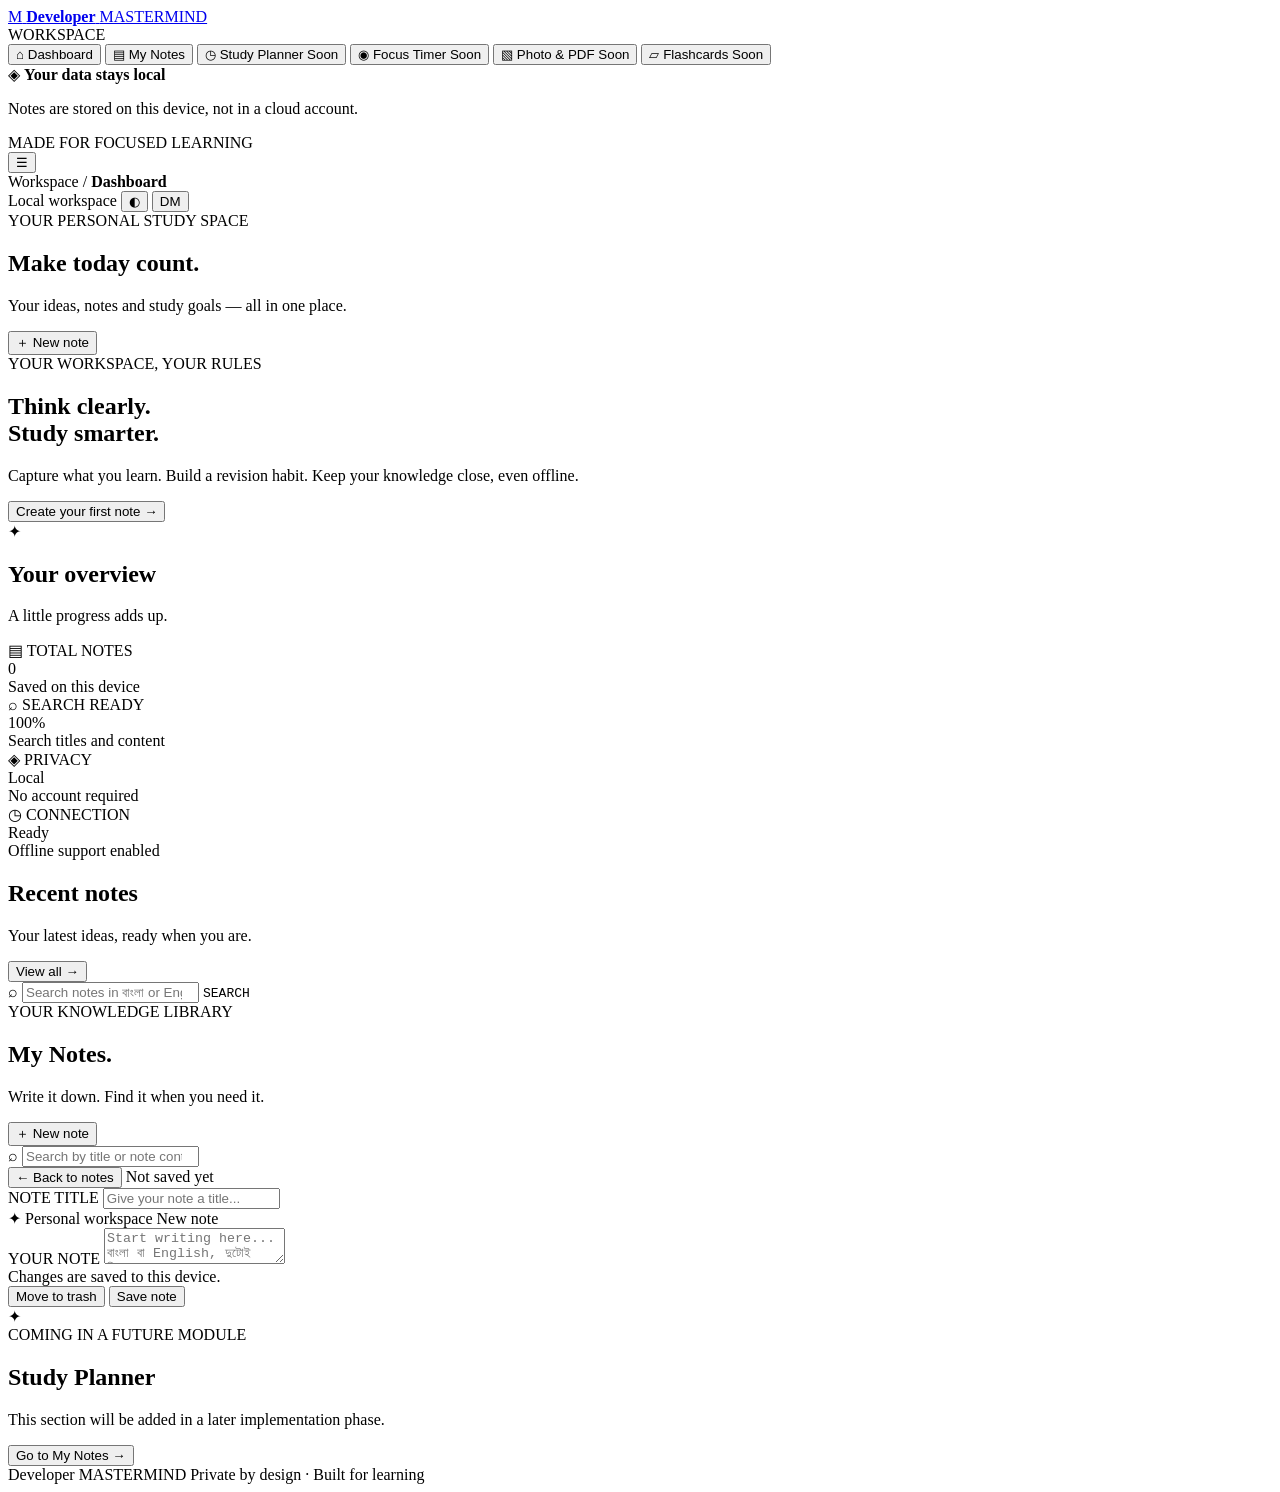
==== index.html @ bff3bb5f "Create index.html" ====
<!DOCTYPE html>
<html lang="en">
<head>
  <meta charset="UTF-8">
  <meta name="viewport" content="width=device-width, initial-scale=1">
  <meta name="theme-color" content="#6558e8">
  <meta name="description" content="Developer MASTERMIND — your private offline study workspace.">
  <title>Developer MASTERMIND</title>

  <link rel="icon" href="./icon.svg" type="image/svg+xml">
  <link rel="manifest" href="./manifest.json">
  <link rel="stylesheet" href="./style.css">
</head>

<body>
  <div class="app-shell">
    <aside class="sidebar" id="sidebar">
      <a class="brand" href="./" aria-label="Developer MASTERMIND home">
        <span class="brand-icon">M</span>
        <span class="brand-copy">
          <strong>Developer</strong>
          <span>MASTERMIND</span>
        </span>
      </a>

      <div class="sidebar-label">WORKSPACE</div>

      <nav class="navigation" aria-label="Main navigation">
        <button class="nav-item active" data-view="home">
          <span>⌂</span> Dashboard
        </button>
        <button class="nav-item" data-view="notes">
          <span>▤</span> My Notes
        </button>
        <button class="nav-item" data-view="planner">
          <span>◷</span> Study Planner
          <span class="soon-tag">Soon</span>
        </button>
        <button class="nav-item" data-view="focus">
          <span>◉</span> Focus Timer
          <span class="soon-tag">Soon</span>
        </button>
        <button class="nav-item" data-view="library">
          <span>▧</span> Photo & PDF
          <span class="soon-tag">Soon</span>
        </button>
        <button class="nav-item" data-view="flashcards">
          <span>▱</span> Flashcards
          <span class="soon-tag">Soon</span>
        </button>
      </nav>

      <div class="sidebar-bottom">
        <div class="privacy-card">
          <span class="privacy-icon">◈</span>
          <strong>Your data stays local</strong>
          <p>Notes are stored on this device, not in a cloud account.</p>
        </div>
        <div class="sidebar-footer">MADE FOR FOCUSED LEARNING</div>
      </div>
    </aside>

    <main class="main-content">
      <header class="topbar">
        <button class="icon-button mobile-menu" id="menuButton"
          aria-label="Open navigation">☰</button>

        <div class="breadcrumb">
          <span>Workspace</span>
          <span class="breadcrumb-separator">/</span>
          <strong id="breadcrumbCurrent">Dashboard</strong>
        </div>

        <div class="topbar-actions">
          <span class="offline-indicator">
            <span class="status-dot"></span>
            <span id="connectionText">Local workspace</span>
          </span>

          <button class="icon-button" id="themeButton"
            aria-label="Change theme" title="Change theme">◐</button>

          <button class="avatar" id="installButton"
            title="Install app" aria-label="Install app">DM</button>
        </div>
      </header>

      <section class="page" id="dashboardView">
        <div class="welcome-row">
          <div>
            <div class="eyebrow">YOUR PERSONAL STUDY SPACE</div>
            <h1>Make today <span class="gradient-text">count.</span></h1>
            <p class="subtitle">Your ideas, notes and study goals — all in one place.</p>
          </div>
          <button class="primary-button" id="newNoteButton">
            <span>＋</span> New note
          </button>
        </div>

        <div class="hero-card">
          <div class="hero-content">
            <div class="hero-pill"><span></span> YOUR WORKSPACE, YOUR RULES</div>
            <h2>Think clearly.<br>Study smarter.</h2>
            <p>Capture what you learn. Build a revision habit. Keep your knowledge close, even offline.</p>
            <button class="hero-button" id="heroNoteButton">
              Create your first note <span>→</span>
            </button>
          </div>
          <div class="hero-art" aria-hidden="true">
            <div class="art-orbit orbit-one"></div>
            <div class="art-orbit orbit-two"></div>
            <div class="art-card art-card-back"></div>
            <div class="art-card art-card-front">
              <div class="art-card-top"><span></span><span></span><span></span></div>
              <div class="art-line line-long"></div>
              <div class="art-line line-medium"></div>
              <div class="art-highlight"></div>
              <div class="art-line line-short"></div>
            </div>
            <div class="art-sparkle">✦</div>
          </div>
        </div>

        <div class="section-heading">
          <div>
            <h2>Your overview</h2>
            <p class="section-subtitle">A little progress adds up.</p>
          </div>
        </div>

        <div class="stats-grid">
          <article class="stat-card">
            <div class="stat-top">
              <span class="stat-icon purple">▤</span>
              <span class="stat-label">TOTAL NOTES</span>
            </div>
            <div class="stat-number" id="totalNotes">0</div>
            <div class="stat-foot">Saved on this device</div>
          </article>

          <article class="stat-card">
            <div class="stat-top">
              <span class="stat-icon blue">⌕</span>
              <span class="stat-label">SEARCH READY</span>
            </div>
            <div class="stat-number">100%</div>
            <div class="stat-foot">Search titles and content</div>
          </article>

          <article class="stat-card">
            <div class="stat-top">
              <span class="stat-icon green">◈</span>
              <span class="stat-label">PRIVACY</span>
            </div>
            <div class="stat-number">Local</div>
            <div class="stat-foot">No account required</div>
          </article>

          <article class="stat-card">
            <div class="stat-top">
              <span class="stat-icon orange">◷</span>
              <span class="stat-label">CONNECTION</span>
            </div>
            <div class="stat-number" id="offlineStatus">Ready</div>
            <div class="stat-foot">Offline support enabled</div>
          </article>
        </div>

        <div class="notes-section">
          <div class="section-heading notes-heading">
            <div>
              <h2>Recent notes</h2>
              <p class="section-subtitle">Your latest ideas, ready when you are.</p>
            </div>
            <button class="text-button" id="viewAllNotes">View all →</button>
          </div>

          <div class="search-wrap">
            <span class="search-icon">⌕</span>
            <input id="searchInput" type="search"
              placeholder="Search notes in বাংলা or English..."
              autocomplete="off" aria-label="Search notes">
            <kbd>SEARCH</kbd>
          </div>

          <div class="notes-grid" id="notesGrid" aria-live="polite"></div>
        </div>
      </section>

      <section class="page hidden" id="notesView">
        <div class="page-heading">
          <div>
            <div class="eyebrow">YOUR KNOWLEDGE LIBRARY</div>
            <h1>My <span class="gradient-text">Notes.</span></h1>
            <p class="subtitle">Write it down. Find it when you need it.</p>
          </div>
          <button class="primary-button" id="notesNewButton">＋ New note</button>
        </div>
        <div class="search-wrap notes-page-search">
          <span class="search-icon">⌕</span>
          <input id="notesSearchInput" type="search"
            placeholder="Search by title or note content..."
            aria-label="Search all notes">
        </div>
        <div class="notes-grid" id="allNotesGrid" aria-live="polite"></div>
      </section>

      <section class="page hidden" id="editorView">
        <div class="editor-heading">
          <button class="text-button" id="backToNotes">← Back to notes</button>
          <span class="save-indicator" id="saveStatus">Not saved yet</span>
        </div>

        <div class="editor-panel">
          <label class="field-label" for="noteTitle">NOTE TITLE</label>
          <input id="noteTitle" class="title-input" maxlength="180"
            placeholder="Give your note a title..." autocomplete="off">

          <div class="editor-meta">
            <span>✦ Personal workspace</span>
            <span id="editorDate">New note</span>
          </div>

          <div class="editor-divider"></div>

          <label class="field-label" for="noteContent">YOUR NOTE</label>
          <textarea id="noteContent" class="content-input"
            placeholder="Start writing here... বাংলা বা English, দুটোই লিখতে পারো।"
            spellcheck="true"></textarea>

          <div class="editor-footer">
            <span>Changes are saved to this device.</span>
            <div class="editor-actions">
              <button class="secondary-button" id="deleteNoteButton">Move to trash</button>
              <button class="primary-button" id="saveNoteButton">Save note</button>
            </div>
          </div>
        </div>
      </section>

      <section class="page hidden" id="placeholderView">
        <div class="placeholder-card">
          <div class="placeholder-icon" id="placeholderIcon">✦</div>
          <div class="eyebrow">COMING IN A FUTURE MODULE</div>
          <h1 id="placeholderTitle">Study Planner</h1>
          <p id="placeholderDescription">
            This section will be added in a later implementation phase.
          </p>
          <button class="primary-button" id="placeholderNotesButton">
            Go to My Notes →
          </button>
        </div>
      </section>

      <footer class="page-footer">
        <span>Developer MASTERMIND</span>
        <span>Private by design · Built for learning</span>
      </footer>
    </main>
  </div>

  <div class="toast" id="toast" role="status" aria-live="polite"></div>

  <script src="./app.js" defer></script>
</body>
</html>
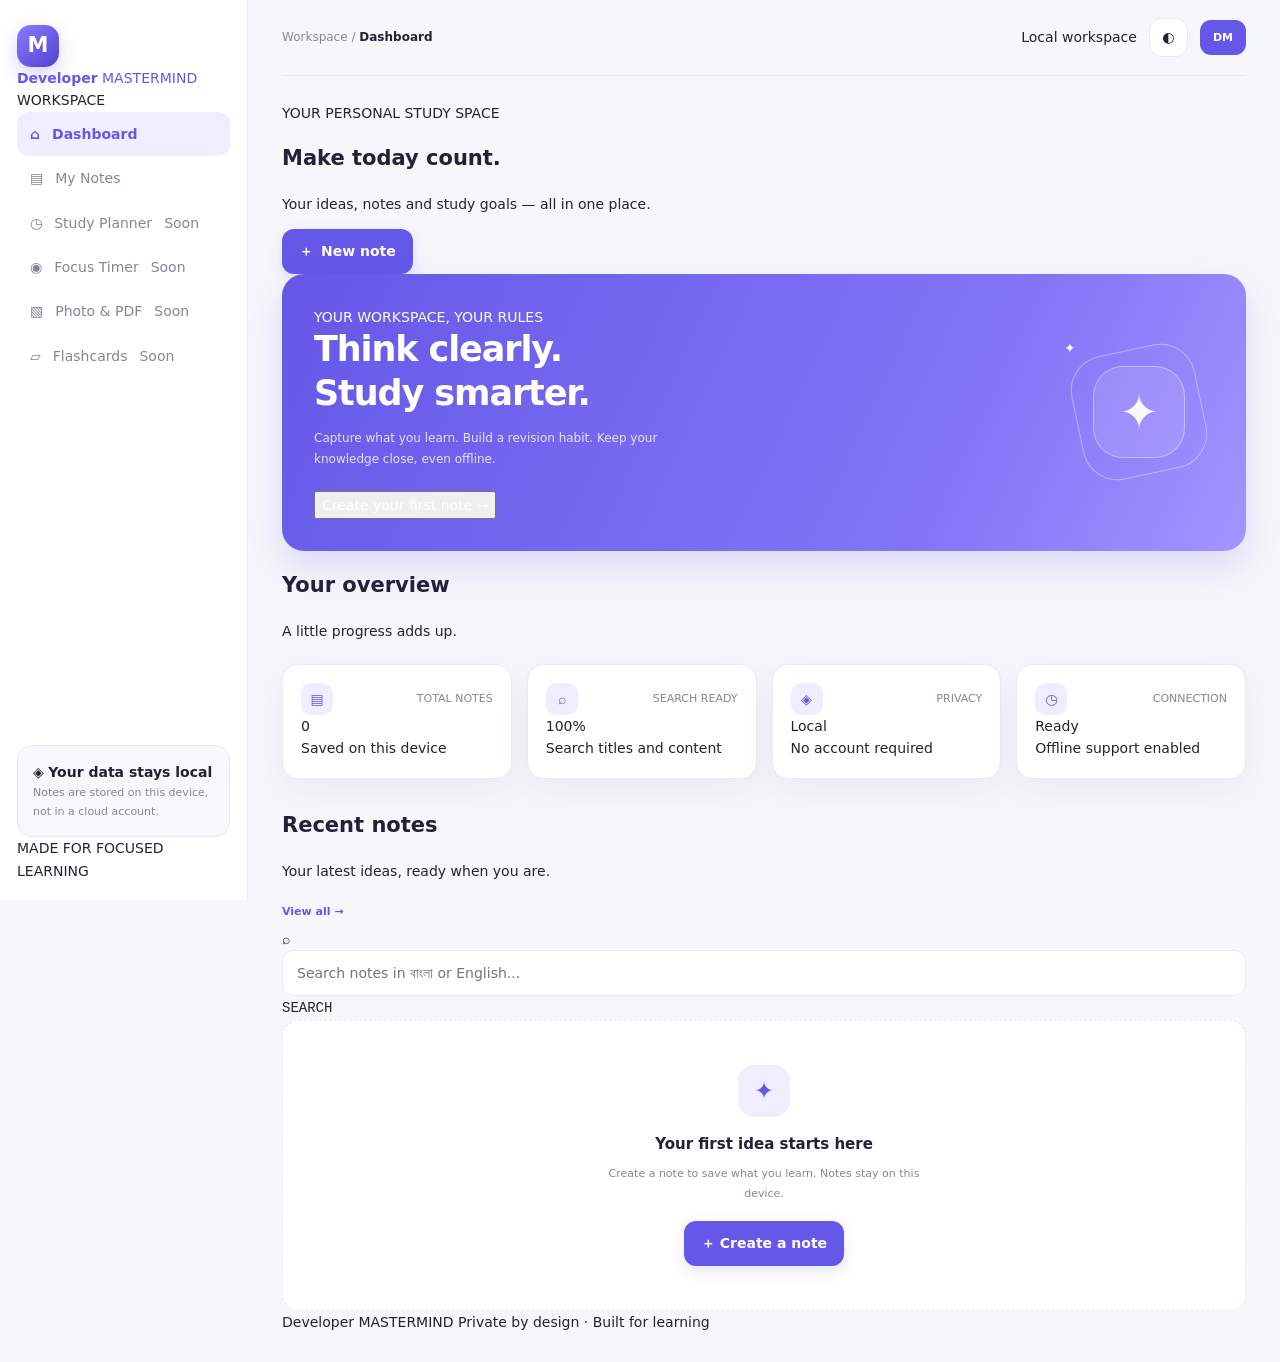
==== commit 68e10474: "Update index.html" ====
--- a/index.html
+++ b/index.html
@@ -1,3 +1,4 @@
+
 <!DOCTYPE html>
 <html lang="en">
 <head>
@@ -26,25 +27,25 @@
       <div class="sidebar-label">WORKSPACE</div>
 
       <nav class="navigation" aria-label="Main navigation">
-        <button class="nav-item active" data-view="home">
+        <button type="button" class="nav-item active" data-view="home">
           <span>⌂</span> Dashboard
         </button>
-        <button class="nav-item" data-view="notes">
+        <button type="button" class="nav-item" data-view="notes">
           <span>▤</span> My Notes
         </button>
-        <button class="nav-item" data-view="planner">
+        <button type="button" class="nav-item" data-view="planner">
           <span>◷</span> Study Planner
           <span class="soon-tag">Soon</span>
         </button>
-        <button class="nav-item" data-view="focus">
+        <button type="button" class="nav-item" data-view="focus">
           <span>◉</span> Focus Timer
           <span class="soon-tag">Soon</span>
         </button>
-        <button class="nav-item" data-view="library">
-          <span>▧</span> Photo & PDF
-          <span class="soon-tag">Soon</span>
-        </button>
-        <button class="nav-item" data-view="flashcards">
+        <button type="button" class="nav-item" data-view="library">
+          <span>▧</span> Photo &amp; PDF
+          <span class="soon-tag">Soon</span>
+        </button>
+        <button type="button" class="nav-item" data-view="flashcards">
           <span>▱</span> Flashcards
           <span class="soon-tag">Soon</span>
         </button>
@@ -62,8 +63,8 @@
 
     <main class="main-content">
       <header class="topbar">
-        <button class="icon-button mobile-menu" id="menuButton"
-          aria-label="Open navigation">☰</button>
+        <button type="button" class="icon-button mobile-menu"
+          id="menuButton" aria-label="Open navigation">☰</button>
 
         <div class="breadcrumb">
           <span>Workspace</span>
@@ -77,14 +78,15 @@
             <span id="connectionText">Local workspace</span>
           </span>
 
-          <button class="icon-button" id="themeButton"
+          <button type="button" class="icon-button" id="themeButton"
             aria-label="Change theme" title="Change theme">◐</button>
 
-          <button class="avatar" id="installButton"
+          <button type="button" class="avatar" id="installButton"
             title="Install app" aria-label="Install app">DM</button>
         </div>
       </header>
 
+      <!-- DASHBOARD -->
       <section class="page" id="dashboardView">
         <div class="welcome-row">
           <div>
@@ -92,7 +94,7 @@
             <h1>Make today <span class="gradient-text">count.</span></h1>
             <p class="subtitle">Your ideas, notes and study goals — all in one place.</p>
           </div>
-          <button class="primary-button" id="newNoteButton">
+          <button type="button" class="primary-button" id="newNoteButton">
             <span>＋</span> New note
           </button>
         </div>
@@ -102,10 +104,11 @@
             <div class="hero-pill"><span></span> YOUR WORKSPACE, YOUR RULES</div>
             <h2>Think clearly.<br>Study smarter.</h2>
             <p>Capture what you learn. Build a revision habit. Keep your knowledge close, even offline.</p>
-            <button class="hero-button" id="heroNoteButton">
+            <button type="button" class="hero-button" id="heroNoteButton">
               Create your first note <span>→</span>
             </button>
           </div>
+
           <div class="hero-art" aria-hidden="true">
             <div class="art-orbit orbit-one"></div>
             <div class="art-orbit orbit-two"></div>
@@ -172,7 +175,9 @@
               <h2>Recent notes</h2>
               <p class="section-subtitle">Your latest ideas, ready when you are.</p>
             </div>
-            <button class="text-button" id="viewAllNotes">View all →</button>
+            <button type="button" class="text-button" id="viewAllNotes">
+              View all →
+            </button>
           </div>
 
           <div class="search-wrap">
@@ -187,6 +192,7 @@
         </div>
       </section>
 
+      <!-- ALL NOTES, TRASH, FAVORITES AND BACKUP -->
       <section class="page hidden" id="notesView">
         <div class="page-heading">
           <div>
@@ -194,20 +200,30 @@
             <h1>My <span class="gradient-text">Notes.</span></h1>
             <p class="subtitle">Write it down. Find it when you need it.</p>
           </div>
-          <button class="primary-button" id="notesNewButton">＋ New note</button>
-        </div>
+          <button type="button" class="primary-button" id="notesNewButton">
+            ＋ New note
+          </button>
+        </div>
+
         <div class="search-wrap notes-page-search">
           <span class="search-icon">⌕</span>
           <input id="notesSearchInput" type="search"
             placeholder="Search by title or note content..."
-            aria-label="Search all notes">
-        </div>
+            aria-label="Search all notes" autocomplete="off">
+        </div>
+
+        <!-- JavaScript adds Trash, Favorites and Backup controls here. -->
+        <div id="notesToolbarHost"></div>
+
         <div class="notes-grid" id="allNotesGrid" aria-live="polite"></div>
       </section>
 
+      <!-- NOTE EDITOR -->
       <section class="page hidden" id="editorView">
         <div class="editor-heading">
-          <button class="text-button" id="backToNotes">← Back to notes</button>
+          <button type="button" class="text-button" id="backToNotes">
+            ← Back to notes
+          </button>
           <span class="save-indicator" id="saveStatus">Not saved yet</span>
         </div>
 
@@ -231,13 +247,18 @@
           <div class="editor-footer">
             <span>Changes are saved to this device.</span>
             <div class="editor-actions">
-              <button class="secondary-button" id="deleteNoteButton">Move to trash</button>
-              <button class="primary-button" id="saveNoteButton">Save note</button>
-            </div>
-          </div>
-        </div>
-      </section>
-
+              <button type="button" class="secondary-button" id="deleteNoteButton">
+                Move to trash
+              </button>
+              <button type="button" class="primary-button" id="saveNoteButton">
+                Save note
+              </button>
+            </div>
+          </div>
+        </div>
+      </section>
+
+      <!-- PLACEHOLDER PAGES -->
       <section class="page hidden" id="placeholderView">
         <div class="placeholder-card">
           <div class="placeholder-icon" id="placeholderIcon">✦</div>
@@ -246,7 +267,7 @@
           <p id="placeholderDescription">
             This section will be added in a later implementation phase.
           </p>
-          <button class="primary-button" id="placeholderNotesButton">
+          <button type="button" class="primary-button" id="placeholderNotesButton">
             Go to My Notes →
           </button>
         </div>
--- a/style.css
+++ b/style.css
@@ -0,0 +1,1315 @@
+
+/* =========================================================
+   DEVELOPER MASTERMIND — COMPLETE STYLESHEET
+   Light/Dark theme • Responsive • Notes • Editor • Toolbar
+   ========================================================= */
+
+:root {
+  color-scheme: light;
+  --bg: #f6f7fb;
+  --surface: #ffffff;
+  --surface-soft: #f7f7fc;
+  --text: #202238;
+  --muted: #82869b;
+  --border: #e9eaf2;
+  --primary: #6558e8;
+  --primary-hover: #5546d8;
+  --primary-soft: #efedff;
+  --success: #219b73;
+  --danger: #d94d65;
+  --shadow: 0 12px 35px rgba(33, 31, 75, 0.055);
+  --radius: 18px;
+  --sidebar-width: 248px;
+}
+
+:root[data-theme="dark"] {
+  color-scheme: dark;
+  --bg: #141522;
+  --surface: #1d1e2e;
+  --surface-soft: #232437;
+  --text: #f0efff;
+  --muted: #a0a2bd;
+  --border: #32334a;
+  --primary: #968bff;
+  --primary-hover: #b0a8ff;
+  --primary-soft: #302c51;
+  --success: #61d4aa;
+  --danger: #ff8194;
+  --shadow: 0 12px 35px rgba(0, 0, 0, 0.17);
+}
+
+* {
+  box-sizing: border-box;
+}
+
+html {
+  min-height: 100%;
+  scroll-behavior: smooth;
+  -webkit-text-size-adjust: 100%;
+}
+
+body {
+  margin: 0;
+  min-width: 320px;
+  min-height: 100vh;
+  background: var(--bg);
+  color: var(--text);
+  font-family: Inter, "Noto Sans Bengali", "Segoe UI", system-ui,
+    -apple-system, sans-serif;
+  font-size: 14px;
+  line-height: 1.6;
+  transition: background 0.2s ease, color 0.2s ease;
+}
+
+button,
+input,
+textarea,
+select {
+  font: inherit;
+}
+
+button {
+  color: inherit;
+}
+
+button:focus-visible,
+input:focus-visible,
+textarea:focus-visible,
+select:focus-visible,
+[tabindex="0"]:focus-visible {
+  outline: 3px solid var(--primary);
+  outline-offset: 3px;
+}
+
+button:disabled {
+  opacity: 0.55;
+  cursor: not-allowed;
+}
+
+a {
+  color: var(--primary);
+  text-decoration: none;
+}
+
+.hidden {
+  display: none !important;
+}
+
+/* -------------------- Main layout -------------------- */
+
+.app-shell {
+  min-height: 100vh;
+}
+
+.sidebar {
+  position: fixed;
+  inset: 0 auto 0 0;
+  z-index: 50;
+  display: flex;
+  flex-direction: column;
+  width: var(--sidebar-width);
+  padding: 25px 17px 18px;
+  overflow-y: auto;
+  background: var(--surface);
+  border-right: 1px solid var(--border);
+  transition: transform 0.25s ease, background 0.2s ease;
+}
+
+.main-content {
+  min-width: 0;
+  min-height: 100vh;
+  margin-left: var(--sidebar-width);
+  padding: 0 34px 30px;
+}
+
+.sidebar-brand {
+  display: flex;
+  align-items: center;
+  gap: 11px;
+  padding: 0 8px 30px;
+}
+
+.brand-icon {
+  display: grid;
+  flex: 0 0 42px;
+  width: 42px;
+  height: 42px;
+  place-items: center;
+  color: #fff;
+  background: linear-gradient(140deg, #897bff, #5142d0);
+  border-radius: 14px;
+  font-size: 21px;
+  font-weight: 900;
+  box-shadow: 0 7px 18px rgba(101, 88, 232, 0.25);
+}
+
+.brand-text {
+  min-width: 0;
+}
+
+.brand-text h1,
+.brand-text p {
+  margin: 0;
+}
+
+.brand-text h1 {
+  font-size: 14px;
+  font-weight: 850;
+  letter-spacing: -0.35px;
+}
+
+.brand-text p {
+  margin-top: 2px;
+  color: var(--muted);
+  font-size: 10px;
+}
+
+.sidebar-section-label {
+  margin: 0 10px 10px;
+  color: var(--muted);
+  font-size: 10px;
+  font-weight: 800;
+  letter-spacing: 1.1px;
+  text-transform: uppercase;
+}
+
+.sidebar-nav {
+  display: grid;
+  gap: 6px;
+}
+
+.nav-item {
+  display: flex;
+  align-items: center;
+  gap: 12px;
+  width: 100%;
+  min-height: 44px;
+  padding: 10px 12px;
+  border: 1px solid transparent;
+  border-radius: 12px;
+  background: transparent;
+  color: var(--muted);
+  text-align: left;
+  cursor: pointer;
+  transition: color 0.18s ease, background 0.18s ease;
+}
+
+.nav-item:hover {
+  color: var(--text);
+  background: var(--surface-soft);
+}
+
+.nav-item.active {
+  color: var(--primary);
+  background: var(--primary-soft);
+  font-weight: 750;
+}
+
+.nav-icon {
+  display: grid;
+  flex: 0 0 23px;
+  place-items: center;
+  font-size: 17px;
+}
+
+.nav-label {
+  min-width: 0;
+  flex: 1;
+}
+
+.nav-badge {
+  color: var(--muted);
+  font-size: 9px;
+}
+
+.sidebar-bottom {
+  margin-top: auto;
+  padding-top: 24px;
+}
+
+.privacy-card {
+  padding: 15px;
+  border: 1px solid var(--border);
+  border-radius: 15px;
+  background: var(--surface-soft);
+}
+
+.privacy-card h3 {
+  margin: 0 0 6px;
+  font-size: 12px;
+}
+
+.privacy-card p {
+  margin: 0;
+  color: var(--muted);
+  font-size: 11px;
+  line-height: 1.7;
+}
+
+/* -------------------- Topbar -------------------- */
+
+.topbar {
+  position: sticky;
+  top: 0;
+  z-index: 20;
+  display: flex;
+  align-items: center;
+  justify-content: space-between;
+  gap: 14px;
+  min-height: 76px;
+  margin-bottom: 26px;
+  background: var(--bg);
+  border-bottom: 1px solid var(--border);
+}
+
+.topbar-left,
+.topbar-actions {
+  display: flex;
+  align-items: center;
+  gap: 12px;
+}
+
+.breadcrumb {
+  color: var(--muted);
+  font-size: 12px;
+}
+
+.breadcrumb strong {
+  color: var(--text);
+  font-weight: 750;
+}
+
+.connection-status {
+  display: inline-flex;
+  align-items: center;
+  gap: 7px;
+  color: var(--muted);
+  font-size: 11px;
+}
+
+.connection-dot {
+  width: 7px;
+  height: 7px;
+  border-radius: 50%;
+  background: var(--success);
+}
+
+.icon-button {
+  display: grid;
+  width: 39px;
+  height: 39px;
+  place-items: center;
+  border: 1px solid var(--border);
+  border-radius: 12px;
+  background: var(--surface);
+  cursor: pointer;
+  transition: transform 0.15s ease, border-color 0.15s ease;
+}
+
+.icon-button:hover {
+  border-color: var(--primary);
+  transform: translateY(-1px);
+}
+
+#menuButton {
+  display: none;
+}
+
+#installButton {
+  padding: 9px 13px;
+  border: 0;
+  border-radius: 11px;
+  background: var(--primary);
+  color: #fff;
+  font-size: 11px;
+  font-weight: 750;
+  cursor: pointer;
+}
+
+#installButton:hover {
+  background: var(--primary-hover);
+}
+
+/* -------------------- Buttons -------------------- */
+
+.primary-button,
+.secondary-button,
+.danger-button {
+  display: inline-flex;
+  align-items: center;
+  justify-content: center;
+  gap: 8px;
+  min-height: 42px;
+  padding: 10px 16px;
+  border: 1px solid transparent;
+  border-radius: 12px;
+  font-weight: 750;
+  cursor: pointer;
+  transition: transform 0.15s ease, background 0.15s ease;
+}
+
+.primary-button {
+  background: var(--primary);
+  color: #fff;
+  box-shadow: 0 5px 14px rgba(101, 88, 232, 0.17);
+}
+
+.primary-button:hover {
+  background: var(--primary-hover);
+  transform: translateY(-1px);
+}
+
+.secondary-button {
+  background: var(--surface);
+  color: var(--text);
+  border-color: var(--border);
+}
+
+.secondary-button:hover {
+  border-color: var(--primary);
+}
+
+.danger-button {
+  color: var(--danger);
+  background: transparent;
+  border-color: var(--border);
+}
+
+.danger-button:hover {
+  background: var(--surface-soft);
+}
+
+/* -------------------- Page headings -------------------- */
+
+.page-header {
+  display: flex;
+  align-items: flex-start;
+  justify-content: space-between;
+  gap: 18px;
+  margin-bottom: 25px;
+}
+
+.page-eyebrow {
+  margin: 0 0 7px;
+  color: var(--primary);
+  font-size: 10px;
+  font-weight: 850;
+  letter-spacing: 1.2px;
+  text-transform: uppercase;
+}
+
+.page-header h2,
+.page-title {
+  margin: 0;
+  font-size: clamp(23px, 3vw, 31px);
+  font-weight: 850;
+  letter-spacing: -1px;
+  line-height: 1.25;
+}
+
+.page-description {
+  max-width: 560px;
+  margin: 9px 0 0;
+  color: var(--muted);
+  font-size: 13px;
+  line-height: 1.8;
+}
+
+/* -------------------- Hero card -------------------- */
+
+.hero-card {
+  position: relative;
+  display: flex;
+  align-items: center;
+  justify-content: space-between;
+  gap: 24px;
+  min-height: 220px;
+  padding: 32px;
+  overflow: hidden;
+  border-radius: 22px;
+  background: linear-gradient(115deg, #6558e8, #8375f6 70%, #a195ff);
+  color: #fff;
+  box-shadow: 0 16px 35px rgba(101, 88, 232, 0.19);
+}
+
+.hero-card-content {
+  position: relative;
+  z-index: 2;
+  max-width: 440px;
+}
+
+.hero-card .hero-eyebrow {
+  margin: 0 0 10px;
+  color: rgba(255, 255, 255, 0.8);
+  font-size: 10px;
+  font-weight: 850;
+  letter-spacing: 1.4px;
+}
+
+.hero-card h2 {
+  margin: 0;
+  font-size: clamp(24px, 3.2vw, 35px);
+  font-weight: 850;
+  letter-spacing: -1.1px;
+  line-height: 1.25;
+}
+
+.hero-card p {
+  max-width: 370px;
+  margin: 12px 0 20px;
+  color: rgba(255, 255, 255, 0.82);
+  font-size: 12px;
+  line-height: 1.8;
+}
+
+.hero-card .primary-button {
+  background: #fff;
+  color: #5142d0;
+  box-shadow: none;
+}
+
+.hero-card .primary-button:hover {
+  background: #f0edff;
+}
+
+.hero-art {
+  position: relative;
+  flex: 0 0 150px;
+  width: 150px;
+  height: 150px;
+  opacity: 0.95;
+}
+
+.hero-art::before {
+  position: absolute;
+  inset: 12px;
+  content: "";
+  border: 1px solid rgba(255, 255, 255, 0.4);
+  border-radius: 35px;
+  transform: rotate(-12deg);
+}
+
+.hero-art::after {
+  position: absolute;
+  inset: 29px;
+  content: "✦";
+  display: grid;
+  place-items: center;
+  border: 1px solid rgba(255, 255, 255, 0.4);
+  border-radius: 30px;
+  background: rgba(255, 255, 255, 0.12);
+  font-size: 48px;
+}
+
+/* -------------------- Statistics -------------------- */
+
+.stats-grid {
+  display: grid;
+  grid-template-columns: repeat(4, minmax(0, 1fr));
+  gap: 15px;
+  margin: 22px 0 30px;
+}
+
+.stat-card {
+  min-width: 0;
+  padding: 18px;
+  border: 1px solid var(--border);
+  border-radius: 16px;
+  background: var(--surface);
+  box-shadow: var(--shadow);
+}
+
+.stat-top {
+  display: flex;
+  align-items: center;
+  justify-content: space-between;
+  gap: 8px;
+}
+
+.stat-label {
+  color: var(--muted);
+  font-size: 11px;
+}
+
+.stat-icon {
+  display: grid;
+  width: 32px;
+  height: 32px;
+  place-items: center;
+  border-radius: 10px;
+  background: var(--primary-soft);
+  color: var(--primary);
+}
+
+.stat-value {
+  margin: 13px 0 3px;
+  font-size: 26px;
+  font-weight: 850;
+  letter-spacing: -0.8px;
+  line-height: 1.2;
+}
+
+.stat-caption {
+  color: var(--muted);
+  font-size: 10px;
+}
+
+/* -------------------- Sections and search -------------------- */
+
+.content-section {
+  margin-top: 28px;
+}
+
+.section-header {
+  display: flex;
+  align-items: center;
+  justify-content: space-between;
+  gap: 12px;
+  margin-bottom: 17px;
+}
+
+.section-header h2 {
+  margin: 0;
+  font-size: 17px;
+  font-weight: 820;
+  letter-spacing: -0.4px;
+}
+
+.section-header p {
+  margin: 4px 0 0;
+  color: var(--muted);
+  font-size: 11px;
+}
+
+.text-button {
+  padding: 7px 0;
+  border: 0;
+  background: transparent;
+  color: var(--primary);
+  font-size: 11px;
+  font-weight: 800;
+  cursor: pointer;
+}
+
+.notes-page-search {
+  display: flex;
+  align-items: center;
+  gap: 10px;
+  margin-bottom: 10px;
+}
+
+.search-input,
+#searchInput,
+#notesSearchInput {
+  width: 100%;
+  min-width: 0;
+  min-height: 43px;
+  padding: 11px 14px;
+  border: 1px solid var(--border);
+  border-radius: 12px;
+  outline: none;
+  background: var(--surface);
+  color: var(--text);
+  transition: border-color 0.15s ease, box-shadow 0.15s ease;
+}
+
+#searchInput:focus,
+#notesSearchInput:focus,
+.search-input:focus {
+  border-color: var(--primary);
+  box-shadow: 0 0 0 3px var(--primary-soft);
+}
+
+/* -------------------- Notes grid and cards -------------------- */
+
+.notes-grid,
+#notesGrid,
+#allNotesGrid {
+  display: grid;
+  grid-template-columns: repeat(3, minmax(0, 1fr));
+  gap: 15px;
+}
+
+.note-card {
+  position: relative;
+  display: flex;
+  flex-direction: column;
+  min-width: 0;
+  min-height: 200px;
+  padding: 17px;
+  overflow: hidden;
+  border: 1px solid var(--border);
+  border-radius: 16px;
+  background: var(--surface);
+  box-shadow: var(--shadow);
+  cursor: pointer;
+  transition: transform 0.18s ease, border-color 0.18s ease,
+    box-shadow 0.18s ease;
+}
+
+.note-card::before {
+  position: absolute;
+  inset: 0 auto 0 0;
+  width: 3px;
+  content: "";
+  background: var(--note-accent, var(--primary));
+  opacity: 0.95;
+}
+
+.note-card:hover {
+  transform: translateY(-3px);
+  border-color: var(--note-accent, var(--primary));
+  box-shadow: 0 15px 32px rgba(33, 31, 75, 0.09);
+}
+
+.note-card-top {
+  display: flex;
+  align-items: flex-start;
+  justify-content: space-between;
+  gap: 8px;
+  margin-bottom: 15px;
+}
+
+.note-type {
+  color: var(--note-accent, var(--primary));
+  font-size: 9px;
+  font-weight: 850;
+  letter-spacing: 0.65px;
+}
+
+.note-date {
+  flex-shrink: 0;
+  color: var(--muted);
+  font-size: 9px;
+}
+
+.note-title {
+  margin-bottom: 8px;
+  overflow-wrap: anywhere;
+  font-size: 14px;
+  font-weight: 820;
+  line-height: 1.5;
+}
+
+.note-preview {
+  display: -webkit-box;
+  flex: 1;
+  overflow: hidden;
+  color: var(--muted);
+  font-size: 11px;
+  line-height: 1.8;
+  overflow-wrap: anywhere;
+  -webkit-box-orient: vertical;
+  -webkit-line-clamp: 4;
+  white-space: pre-wrap;
+}
+
+.note-card-bottom {
+  display: flex;
+  align-items: center;
+  justify-content: space-between;
+  gap: 8px;
+  margin-top: 18px;
+  padding-top: 12px;
+  border-top: 1px solid var(--border);
+  color: var(--muted);
+  font-size: 9px;
+}
+
+.note-open {
+  color: var(--primary);
+  font-weight: 800;
+}
+
+.empty-state {
+  grid-column: 1 / -1;
+  padding: 44px 20px;
+  border: 1px dashed var(--border);
+  border-radius: 17px;
+  background: var(--surface);
+  text-align: center;
+}
+
+.empty-state-icon {
+  display: grid;
+  width: 52px;
+  height: 52px;
+  margin: 0 auto 15px;
+  place-items: center;
+  border-radius: 16px;
+  background: var(--primary-soft);
+  color: var(--primary);
+  font-size: 24px;
+}
+
+.empty-state h3 {
+  margin: 0 0 8px;
+  font-size: 15px;
+}
+
+.empty-state p {
+  max-width: 340px;
+  margin: 0 auto 18px;
+  color: var(--muted);
+  font-size: 11px;
+  line-height: 1.8;
+}
+
+/* -------------------- Editor -------------------- */
+
+.editor-panel {
+  max-width: 900px;
+  margin: 0 auto;
+  padding: 26px;
+  border: 1px solid var(--border);
+  border-radius: 19px;
+  background: var(--surface);
+  box-shadow: var(--shadow);
+}
+
+.editor-topbar {
+  display: flex;
+  align-items: center;
+  justify-content: space-between;
+  gap: 12px;
+  margin-bottom: 25px;
+}
+
+.editor-back {
+  display: inline-flex;
+  align-items: center;
+  gap: 8px;
+  padding: 8px 0;
+  border: 0;
+  background: transparent;
+  color: var(--muted);
+  cursor: pointer;
+  font-weight: 700;
+}
+
+.editor-back:hover {
+  color: var(--primary);
+}
+
+.save-status {
+  color: var(--muted);
+  font-size: 10px;
+}
+
+.save-status.saved {
+  color: var(--success);
+}
+
+.editor-date {
+  margin-bottom: 12px;
+  color: var(--muted);
+  font-size: 10px;
+}
+
+#noteTitle {
+  display: block;
+  width: 100%;
+  padding: 8px 0 16px;
+  border: 0;
+  border-bottom: 1px solid var(--border);
+  outline: none;
+  background: transparent;
+  color: var(--text);
+  font-size: clamp(23px, 3.5vw, 32px);
+  font-weight: 850;
+  letter-spacing: -0.9px;
+}
+
+#noteTitle::placeholder {
+  color: var(--muted);
+  opacity: 0.7;
+}
+
+#noteContent {
+  display: block;
+  width: 100%;
+  min-height: 320px;
+  margin-top: 20px;
+  padding: 15px;
+  resize: vertical;
+  border: 1px solid var(--border);
+  border-radius: 12px;
+  outline: none;
+  background: var(--surface-soft);
+  color: var(--text);
+  font-size: 14px;
+  line-height: 1.9;
+  white-space: pre-wrap;
+}
+
+#noteContent:focus {
+  border-color: var(--primary);
+}
+
+.editor-actions {
+  display: flex;
+  align-items: center;
+  justify-content: space-between;
+  flex-wrap: wrap;
+  gap: 12px;
+  margin-top: 20px;
+}
+
+.editor-actions-left,
+.editor-actions-right {
+  display: flex;
+  flex-wrap: wrap;
+  gap: 9px;
+}
+
+#deleteNoteButton {
+  color: var(--danger);
+}
+
+/* -------------------- Placeholder pages -------------------- */
+
+.placeholder-card {
+  max-width: 650px;
+  margin: 45px auto;
+  padding: 38px 25px;
+  border: 1px solid var(--border);
+  border-radius: 20px;
+  background: var(--surface);
+  box-shadow: var(--shadow);
+  text-align: center;
+}
+
+.placeholder-icon {
+  display: grid;
+  width: 68px;
+  height: 68px;
+  margin: 0 auto 20px;
+  place-items: center;
+  border-radius: 21px;
+  background: var(--primary-soft);
+  color: var(--primary);
+  font-size: 30px;
+}
+
+.placeholder-card h2 {
+  margin: 0 0 12px;
+  font-size: 24px;
+}
+
+.placeholder-card p {
+  max-width: 450px;
+  margin: 0 auto 22px;
+  color: var(--muted);
+  font-size: 12px;
+  line-height: 1.9;
+}
+
+/* -------------------- Footer -------------------- */
+
+.app-footer {
+  display: flex;
+  align-items: center;
+  justify-content: space-between;
+  gap: 15px;
+  margin-top: 45px;
+  padding: 18px 0;
+  border-top: 1px solid var(--border);
+  color: var(--muted);
+  font-size: 10px;
+}
+
+.app-footer p {
+  margin: 0;
+}
+
+/* -------------------- Toast -------------------- */
+
+#toast,
+.toast {
+  position: fixed;
+  right: 22px;
+  bottom: 22px;
+  z-index: 200;
+  max-width: min(390px, calc(100vw - 32px));
+  padding: 13px 18px;
+  transform: translateY(15px);
+  border: 1px solid var(--border);
+  border-radius: 13px;
+  background: var(--surface);
+  color: var(--text);
+  box-shadow: 0 15px 45px rgba(0, 0, 0, 0.16);
+  font-size: 12px;
+  opacity: 0;
+  pointer-events: none;
+  transition: opacity 0.2s ease, transform 0.2s ease;
+}
+
+#toast.show,
+.toast.show {
+  transform: translateY(0);
+  opacity: 1;
+}
+
+/* -------------------- Dynamic toolbar from app.js -------------------- */
+
+#dmToolbar {
+  display: flex;
+  align-items: center;
+  flex-wrap: wrap;
+  gap: 8px;
+  margin: 14px 0 20px;
+}
+
+#dmToolbar button,
+#dmToolbar select {
+  min-height: 38px;
+  padding: 8px 11px;
+  border: 1px solid var(--border);
+  border-radius: 10px;
+  background: var(--surface);
+  color: var(--text);
+  font-size: 11px;
+  font-weight: 750;
+}
+
+#dmToolbar button {
+  cursor: pointer;
+  transition: border-color 0.15s ease, background 0.15s ease;
+}
+
+#dmToolbar button:hover {
+  border-color: var(--primary);
+}
+
+#dmToolbar button.active {
+  border-color: var(--primary);
+  background: var(--primary-soft);
+  color: var(--primary);
+}
+
+#dmToolbar select {
+  max-width: 180px;
+  cursor: pointer;
+}
+
+#dmToolbar .dm-spacer {
+  flex: 1 1 auto;
+}
+
+.dm-editor-fields {
+  display: grid;
+  grid-template-columns: repeat(2, minmax(0, 1fr));
+  gap: 16px;
+  margin-top: 22px;
+  padding-top: 20px;
+  border-top: 1px solid var(--border);
+}
+
+.dm-editor-field {
+  display: flex;
+  min-width: 0;
+  flex-direction: column;
+  gap: 8px;
+}
+
+.dm-editor-field label {
+  color: var(--muted);
+  font-size: 10px;
+  font-weight: 850;
+  letter-spacing: 0.7px;
+}
+
+.dm-editor-field input {
+  width: 100%;
+  min-height: 42px;
+  padding: 10px 12px;
+  border: 1px solid var(--border);
+  border-radius: 10px;
+  outline: none;
+  background: var(--surface-soft);
+  color: var(--text);
+}
+
+.dm-editor-field input:focus {
+  border-color: var(--primary);
+}
+
+.dm-editor-field .dm-help {
+  margin: 0;
+  color: var(--muted);
+  font-size: 11px;
+  line-height: 1.8;
+}
+
+.dm-favorite-toggle.active {
+  border-color: var(--primary);
+  background: var(--primary-soft);
+  color: var(--primary);
+}
+
+.dm-tags {
+  display: flex;
+  flex-wrap: wrap;
+  gap: 5px;
+  margin-top: 8px;
+}
+
+.dm-tag {
+  display: inline-block;
+  max-width: 100%;
+  padding: 4px 7px;
+  overflow-wrap: anywhere;
+  border-radius: 6px;
+  background: var(--primary-soft);
+  color: var(--primary);
+  font-size: 10px;
+}
+
+.dm-folder-label {
+  margin-top: 9px;
+  overflow-wrap: anywhere;
+  color: var(--muted);
+  font-size: 10px;
+}
+
+.dm-card-actions {
+  position: relative;
+  z-index: 2;
+  display: flex;
+  flex-wrap: wrap;
+  gap: 7px;
+  margin-top: 12px;
+}
+
+.dm-card-actions button {
+  padding: 7px 9px;
+  border: 1px solid var(--border);
+  border-radius: 8px;
+  background: var(--surface);
+  color: var(--text);
+  font-size: 10px;
+  cursor: pointer;
+}
+
+.dm-card-actions button:hover {
+  border-color: var(--primary);
+}
+
+.dm-help {
+  color: var(--muted);
+  font-size: 11px;
+  line-height: 1.7;
+}
+
+/* -------------------- Responsive: tablet -------------------- */
+
+@media (max-width: 1200px) {
+  :root {
+    --sidebar-width: 225px;
+  }
+
+  .main-content {
+    padding-right: 25px;
+    padding-left: 25px;
+  }
+
+  .notes-grid,
+  #notesGrid,
+  #allNotesGrid {
+    grid-template-columns: repeat(2, minmax(0, 1fr));
+  }
+
+  .stats-grid {
+    grid-template-columns: repeat(2, minmax(0, 1fr));
+  }
+}
+
+/* -------------------- Responsive: mobile -------------------- */
+
+@media (max-width: 760px) {
+  :root {
+    --sidebar-width: 260px;
+  }
+
+  .sidebar {
+    transform: translateX(-105%);
+    box-shadow: none;
+  }
+
+  .sidebar.open {
+    transform: translateX(0);
+    box-shadow: 20px 0 50px rgba(0, 0, 0, 0.15);
+  }
+
+  .main-content {
+    margin-left: 0;
+    padding: 0 18px 22px;
+  }
+
+  #menuButton {
+    display: grid;
+  }
+
+  .topbar {
+    min-height: 66px;
+    margin-bottom: 23px;
+  }
+
+  .topbar-left,
+  .topbar-actions {
+    gap: 8px;
+  }
+
+  .connection-status {
+    display: none;
+  }
+
+  .hero-card {
+    min-height: 190px;
+    padding: 24px;
+  }
+
+  .hero-art {
+    flex-basis: 105px;
+    width: 105px;
+    height: 105px;
+  }
+
+  .hero-art::after {
+    font-size: 35px;
+  }
+
+  .stats-grid {
+    gap: 10px;
+    margin-top: 17px;
+  }
+
+  .stat-card {
+    padding: 14px;
+  }
+
+  .stat-value {
+    font-size: 23px;
+  }
+
+  .editor-panel {
+    padding: 20px;
+  }
+
+  .app-footer {
+    align-items: flex-start;
+    flex-direction: column;
+  }
+}
+
+@media (max-width: 520px) {
+  .main-content {
+    padding-right: 13px;
+    padding-left: 13px;
+  }
+
+  .topbar {
+    gap: 8px;
+  }
+
+  .breadcrumb {
+    font-size: 11px;
+  }
+
+  #installButton {
+    padding: 9px 10px;
+    font-size: 10px;
+  }
+
+  .page-header {
+    align-items: flex-start;
+    flex-direction: column;
+    gap: 14px;
+  }
+
+  .page-header > button {
+    width: 100%;
+  }
+
+  .hero-card {
+    padding: 21px;
+  }
+
+  .hero-art {
+    display: none;
+  }
+
+  .hero-card h2 {
+    font-size: 26px;
+  }
+
+  .stats-grid {
+    grid-template-columns: repeat(2, minmax(0, 1fr));
+  }
+
+  .notes-grid,
+  #notesGrid,
+  #allNotesGrid {
+    grid-template-columns: minmax(0, 1fr);
+  }
+
+  .note-card {
+    min-height: 175px;
+  }
+
+  .section-header h2 {
+    font-size: 15px;
+  }
+
+  .editor-panel {
+    padding: 15px;
+  }
+
+  .editor-actions {
+    align-items: stretch;
+    flex-direction: column;
+  }
+
+  .editor-actions-left,
+  .editor-actions-right {
+    width: 100%;
+  }
+
+  .editor-actions-left > *,
+  .editor-actions-right > * {
+    flex: 1;
+  }
+
+  .dm-editor-fields {
+    grid-template-columns: minmax(0, 1fr);
+  }
+
+  #dmToolbar {
+    gap: 7px;
+  }
+
+  #dmToolbar button,
+  #dmToolbar select {
+    flex: 1 1 auto;
+    max-width: 100%;
+  }
+
+  #toast,
+  .toast {
+    right: 12px;
+    bottom: 12px;
+  }
+}
+
+/* -------------------- Reduced motion -------------------- */
+
+@media (prefers-reduced-motion: reduce) {
+  *,
+  *::before,
+  *::after {
+    scroll-behavior: auto !important;
+    animation-duration: 0.01ms !important;
+    animation-iteration-count: 1 !important;
+    transition-duration: 0.01ms !important;
+  }
+}
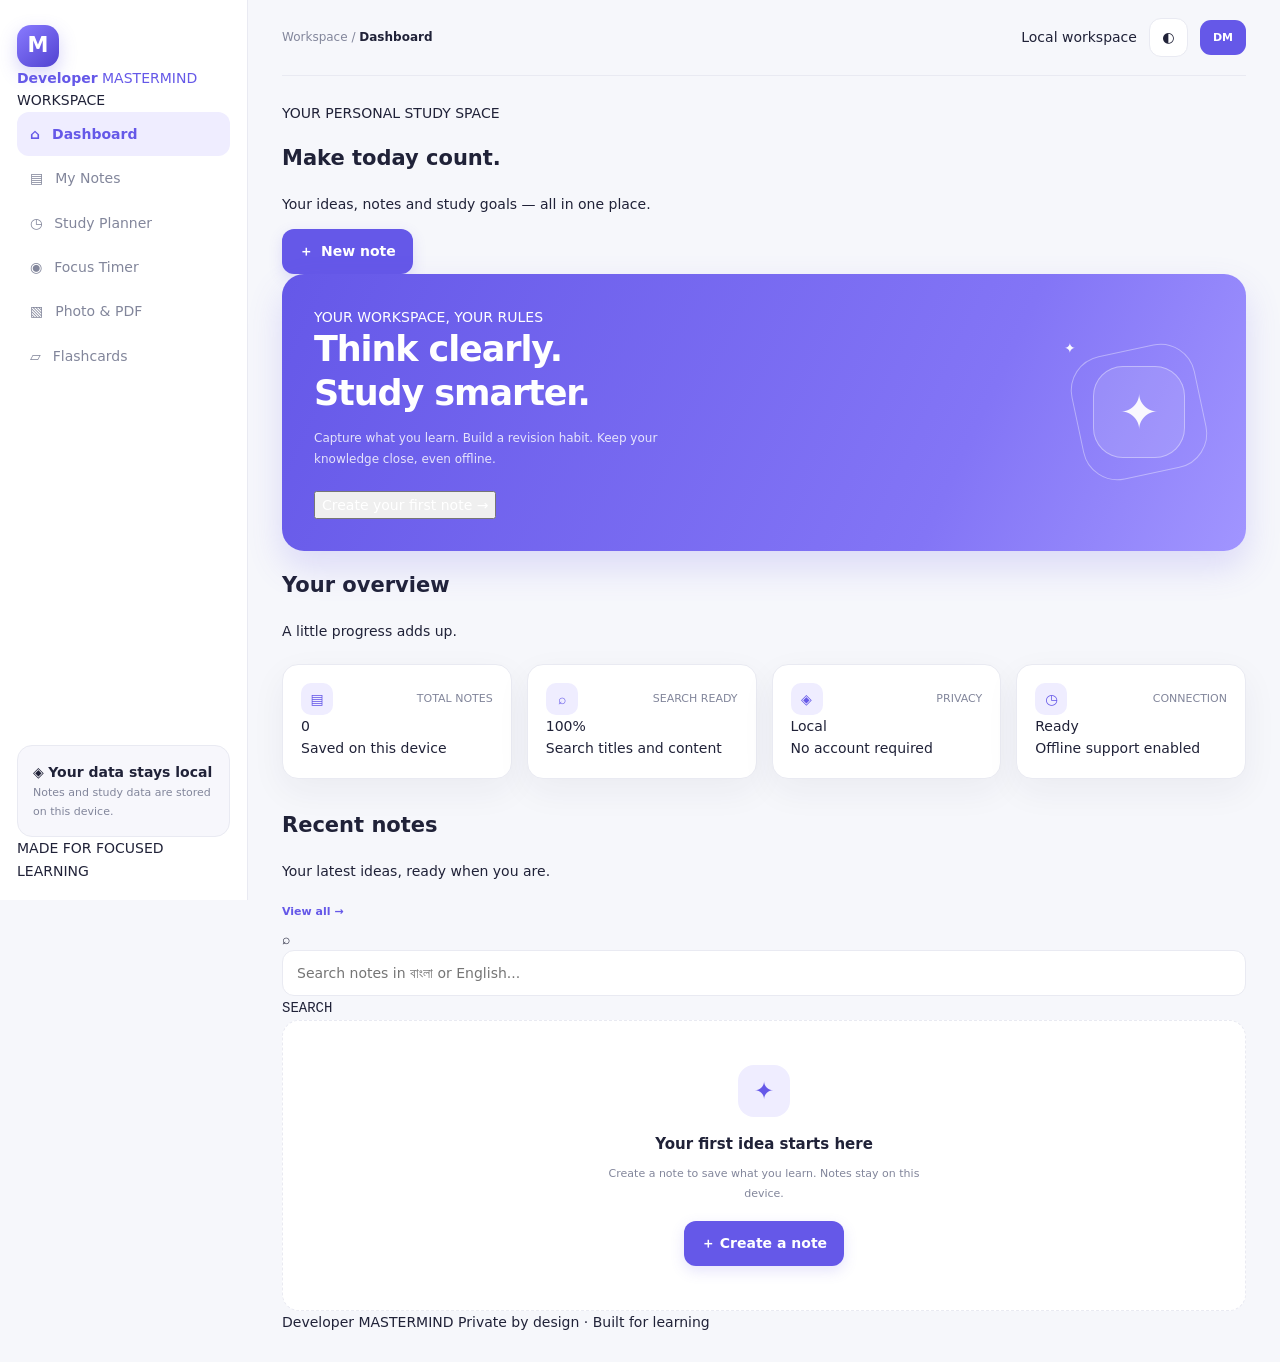
==== commit 1706923e: "Update index.html" ====
--- a/index.html
+++ b/index.html
@@ -35,19 +35,15 @@
         </button>
         <button type="button" class="nav-item" data-view="planner">
           <span>◷</span> Study Planner
-          <span class="soon-tag">Soon</span>
         </button>
         <button type="button" class="nav-item" data-view="focus">
           <span>◉</span> Focus Timer
-          <span class="soon-tag">Soon</span>
         </button>
         <button type="button" class="nav-item" data-view="library">
           <span>▧</span> Photo &amp; PDF
-          <span class="soon-tag">Soon</span>
         </button>
         <button type="button" class="nav-item" data-view="flashcards">
           <span>▱</span> Flashcards
-          <span class="soon-tag">Soon</span>
         </button>
       </nav>
 
@@ -55,7 +51,7 @@
         <div class="privacy-card">
           <span class="privacy-icon">◈</span>
           <strong>Your data stays local</strong>
-          <p>Notes are stored on this device, not in a cloud account.</p>
+          <p>Notes and study data are stored on this device.</p>
         </div>
         <div class="sidebar-footer">MADE FOR FOCUSED LEARNING</div>
       </div>
@@ -192,7 +188,7 @@
         </div>
       </section>
 
-      <!-- ALL NOTES, TRASH, FAVORITES AND BACKUP -->
+      <!-- ALL NOTES -->
       <section class="page hidden" id="notesView">
         <div class="page-heading">
           <div>
@@ -212,9 +208,7 @@
             aria-label="Search all notes" autocomplete="off">
         </div>
 
-        <!-- JavaScript adds Trash, Favorites and Backup controls here. -->
         <div id="notesToolbarHost"></div>
-
         <div class="notes-grid" id="allNotesGrid" aria-live="polite"></div>
       </section>
 
@@ -258,14 +252,206 @@
         </div>
       </section>
 
-      <!-- PLACEHOLDER PAGES -->
+      <!-- STUDY PLANNER -->
+      <section class="page hidden" id="plannerView">
+        <div class="page-heading">
+          <div>
+            <div class="eyebrow">PLAN YOUR LEARNING</div>
+            <h1>Study <span class="gradient-text">Planner.</span></h1>
+            <p class="subtitle">Organise tasks, deadlines and study goals.</p>
+          </div>
+        </div>
+
+        <div class="stats-grid planner-stats">
+          <article class="stat-card">
+            <div class="stat-label">TOTAL TASKS</div>
+            <div class="stat-number" id="plannerTotal">0</div>
+          </article>
+          <article class="stat-card">
+            <div class="stat-label">COMPLETED</div>
+            <div class="stat-number" id="plannerCompleted">0</div>
+          </article>
+          <article class="stat-card">
+            <div class="stat-label">PENDING</div>
+            <div class="stat-number" id="plannerPending">0</div>
+          </article>
+        </div>
+
+        <div class="editor-panel module-panel">
+          <h2>Add a study task</h2>
+          <form id="plannerForm">
+            <div class="module-form-grid">
+              <div class="dm-editor-field">
+                <label for="plannerTask">TASK NAME</label>
+                <input id="plannerTask" maxlength="160" required
+                  placeholder="e.g. Revise chapter 3">
+              </div>
+              <div class="dm-editor-field">
+                <label for="plannerDate">DEADLINE</label>
+                <input id="plannerDate" type="date">
+              </div>
+              <div class="dm-editor-field">
+                <label for="plannerPriority">PRIORITY</label>
+                <select id="plannerPriority">
+                  <option value="normal">Normal</option>
+                  <option value="high">High</option>
+                  <option value="low">Low</option>
+                </select>
+              </div>
+              <div class="dm-editor-field">
+                <label for="plannerReminder">REMINDER TIME (OPTIONAL)</label>
+                <input id="plannerReminder" type="datetime-local">
+              </div>
+            </div>
+            <div class="editor-actions module-actions">
+              <button class="primary-button" type="submit">＋ Add task</button>
+            </div>
+            <p class="dm-help">Reminders may require the app to be open and browser notification permission.</p>
+          </form>
+        </div>
+
+        <div class="section-heading">
+          <div>
+            <h2>Your tasks</h2>
+            <p class="section-subtitle">Mark tasks complete as you progress.</p>
+          </div>
+          <select id="plannerFilter" aria-label="Filter planner tasks">
+            <option value="all">All tasks</option>
+            <option value="pending">Pending</option>
+            <option value="completed">Completed</option>
+          </select>
+        </div>
+        <div id="plannerTaskList" class="module-list" aria-live="polite"></div>
+      </section>
+
+      <!-- FOCUS TIMER -->
+      <section class="page hidden" id="focusView">
+        <div class="page-heading">
+          <div>
+            <div class="eyebrow">ONE TASK AT A TIME</div>
+            <h1>Focus <span class="gradient-text">Timer.</span></h1>
+            <p class="subtitle">Work in focused sessions and take regular breaks.</p>
+          </div>
+        </div>
+
+        <div class="editor-panel focus-panel">
+          <label class="field-label" for="focusTask">WHAT ARE YOU WORKING ON?</label>
+          <input id="focusTask" class="title-input"
+            maxlength="120" placeholder="e.g. Mathematics revision">
+
+          <div class="focus-mode-controls" role="group" aria-label="Timer duration">
+            <button type="button" class="secondary-button focus-mode active"
+              data-focus-minutes="25">Focus · 25 min</button>
+            <button type="button" class="secondary-button focus-mode"
+              data-focus-minutes="5">Short break · 5 min</button>
+            <button type="button" class="secondary-button focus-mode"
+              data-focus-minutes="15">Long break · 15 min</button>
+          </div>
+
+          <div class="focus-clock" id="focusClock" role="timer"
+            aria-live="off">25:00</div>
+          <p id="focusStatus" class="section-subtitle" aria-live="polite">
+            Ready when you are.
+          </p>
+
+          <div class="editor-actions focus-actions">
+            <button type="button" class="primary-button" id="focusStart">Start</button>
+            <button type="button" class="secondary-button" id="focusPause">Pause</button>
+            <button type="button" class="secondary-button" id="focusReset">Reset</button>
+          </div>
+        </div>
+
+        <div class="section-heading">
+          <div>
+            <h2>Session history</h2>
+            <p class="section-subtitle">Completed focus sessions on this device.</p>
+          </div>
+        </div>
+        <div id="focusHistory" class="module-list" aria-live="polite"></div>
+      </section>
+
+      <!-- PHOTO AND PDF LIBRARY -->
+      <section class="page hidden" id="libraryView">
+        <div class="page-heading">
+          <div>
+            <div class="eyebrow">YOUR STUDY FILES</div>
+            <h1>Photo &amp; PDF <span class="gradient-text">Library.</span></h1>
+            <p class="subtitle">Choose study images and documents to work with.</p>
+          </div>
+        </div>
+
+        <div class="editor-panel module-panel">
+          <h2>Choose files</h2>
+          <p class="section-subtitle">
+            Select photos or PDFs. Files are processed in this browser; browser storage limits may apply.
+          </p>
+          <label class="field-label" for="libraryFiles">PHOTOS OR PDF FILES</label>
+          <input id="libraryFiles" type="file"
+            accept="image/*,application/pdf" multiple>
+          <div id="libraryFileList" class="module-list" aria-live="polite"></div>
+        </div>
+
+        <div class="editor-panel module-panel">
+          <h2>Photo to PDF</h2>
+          <p class="section-subtitle">
+            Select images above and use the available photo-to-PDF action.
+          </p>
+          <button type="button" class="primary-button" id="imagesToPdfButton">
+            Create PDF from selected images
+          </button>
+          <p class="dm-help">
+            PDF creation depends on the implementation in app.js. OCR language support and accuracy may vary.
+          </p>
+        </div>
+      </section>
+
+      <!-- FLASHCARDS -->
+      <section class="page hidden" id="flashcardsView">
+        <div class="page-heading">
+          <div>
+            <div class="eyebrow">REMEMBER WHAT YOU LEARN</div>
+            <h1>Flashcards <span class="gradient-text">&amp; Revision.</span></h1>
+            <p class="subtitle">Create question-and-answer cards for revision.</p>
+          </div>
+        </div>
+
+        <div class="editor-panel module-panel">
+          <h2>Create a flashcard</h2>
+          <form id="flashcardForm">
+            <div class="dm-editor-field">
+              <label for="flashcardQuestion">QUESTION / FRONT</label>
+              <textarea id="flashcardQuestion" rows="3" maxlength="500"
+                required placeholder="Write a question or term..."></textarea>
+            </div>
+            <div class="dm-editor-field module-field-spacing">
+              <label for="flashcardAnswer">ANSWER / BACK</label>
+              <textarea id="flashcardAnswer" rows="3" maxlength="500"
+                required placeholder="Write the answer..."></textarea>
+            </div>
+            <div class="editor-actions module-actions">
+              <button class="primary-button" type="submit">＋ Add flashcard</button>
+            </div>
+          </form>
+        </div>
+
+        <div class="section-heading">
+          <div>
+            <h2>Your flashcards</h2>
+            <p class="section-subtitle">Reveal the answer, then track your revision.</p>
+          </div>
+          <span id="flashcardCount" class="stat-label">0 CARDS</span>
+        </div>
+        <div id="flashcardList" class="module-list" aria-live="polite"></div>
+      </section>
+
+      <!-- FALLBACK PLACEHOLDER -->
       <section class="page hidden" id="placeholderView">
         <div class="placeholder-card">
           <div class="placeholder-icon" id="placeholderIcon">✦</div>
-          <div class="eyebrow">COMING IN A FUTURE MODULE</div>
-          <h1 id="placeholderTitle">Study Planner</h1>
+          <div class="eyebrow">WORKSPACE MODULE</div>
+          <h1 id="placeholderTitle">Workspace</h1>
           <p id="placeholderDescription">
-            This section will be added in a later implementation phase.
+            Select a section from the navigation.
           </p>
           <button type="button" class="primary-button" id="placeholderNotesButton">
             Go to My Notes →
--- a/style.css
+++ b/style.css
@@ -1313,3 +1313,358 @@
     transition-duration: 0.01ms !important;
   }
 }
+
+/* ================= STUDY PLANNER ================= */
+
+.planner-stats {
+  display: grid;
+  grid-template-columns: repeat(4, minmax(0, 1fr));
+  gap: 14px;
+  margin: 22px 0;
+}
+
+.planner-stat,
+.planner-panel,
+.planner-list-panel {
+  min-width: 0;
+  border: 1px solid var(--border);
+  border-radius: 17px;
+  background: var(--surface);
+  box-shadow: var(--shadow);
+}
+
+.planner-stat {
+  display: flex;
+  flex-direction: column;
+  gap: 6px;
+  padding: 18px;
+}
+
+.planner-stat span {
+  color: var(--muted);
+  font-size: 11px;
+}
+
+.planner-stat strong {
+  font-size: 27px;
+  line-height: 1.3;
+  overflow-wrap: anywhere;
+}
+
+.planner-panel,
+.planner-list-panel {
+  padding: 23px;
+  margin-bottom: 22px;
+}
+
+.planner-panel h2,
+.planner-list-heading h2 {
+  margin: 0 0 17px;
+  font-size: 18px;
+  letter-spacing: -0.4px;
+}
+
+#plannerForm {
+  display: grid;
+  grid-template-columns: repeat(2, minmax(0, 1fr));
+  gap: 16px;
+}
+
+.planner-field {
+  display: flex;
+  flex-direction: column;
+  gap: 7px;
+  min-width: 0;
+  color: var(--muted);
+  font-size: 11px;
+  font-weight: 750;
+}
+
+.planner-field input,
+.planner-field select,
+.planner-field textarea,
+.planner-search-label input {
+  width: 100%;
+  min-width: 0;
+  padding: 11px 12px;
+  border: 1px solid var(--border);
+  border-radius: 10px;
+  outline: none;
+  background: var(--surface-soft);
+  color: var(--text);
+  font-size: 13px;
+}
+
+.planner-field input,
+.planner-field select {
+  min-height: 43px;
+}
+
+.planner-field textarea {
+  resize: vertical;
+  line-height: 1.7;
+}
+
+.planner-field input:focus,
+.planner-field select:focus,
+.planner-field textarea:focus,
+.planner-search-label input:focus {
+  border-color: var(--primary);
+  box-shadow: 0 0 0 3px var(--primary-soft);
+}
+
+.planner-full {
+  grid-column: 1 / -1;
+}
+
+.planner-form-actions {
+  display: flex;
+  flex-wrap: wrap;
+  align-items: center;
+  gap: 10px;
+}
+
+.planner-help,
+.planner-task-reminder {
+  margin: 0;
+  color: var(--muted);
+  font-size: 11px;
+  line-height: 1.8;
+}
+
+.planner-list-heading {
+  display: flex;
+  align-items: flex-start;
+  justify-content: space-between;
+  flex-wrap: wrap;
+  gap: 14px;
+}
+
+.planner-list-heading h2 {
+  margin-bottom: 3px;
+}
+
+.planner-list-heading .section-subtitle {
+  margin: 0;
+  color: var(--muted);
+  font-size: 11px;
+}
+
+.planner-search-label {
+  width: min(100%, 260px);
+}
+
+.planner-filters {
+  display: flex;
+  flex-wrap: wrap;
+  gap: 8px;
+  margin: 20px 0;
+}
+
+.planner-filters button,
+.planner-task-actions button {
+  min-height: 35px;
+  padding: 7px 11px;
+  border: 1px solid var(--border);
+  border-radius: 9px;
+  background: var(--surface);
+  color: var(--text);
+  font-size: 11px;
+  font-weight: 750;
+  cursor: pointer;
+}
+
+.planner-filters button.active,
+.planner-filters button:hover,
+.planner-task-actions button:hover {
+  border-color: var(--primary);
+  background: var(--primary-soft);
+  color: var(--primary);
+}
+
+.planner-task-list {
+  display: grid;
+  gap: 12px;
+}
+
+.planner-task {
+  display: flex;
+  align-items: flex-start;
+  gap: 13px;
+  min-width: 0;
+  padding: 16px;
+  border: 1px solid var(--border);
+  border-radius: 13px;
+  background: var(--surface);
+}
+
+.planner-task-check {
+  display: flex;
+  padding-top: 4px;
+}
+
+.planner-task-check input {
+  width: 18px;
+  height: 18px;
+  accent-color: var(--primary);
+  cursor: pointer;
+}
+
+.planner-task-main {
+  flex: 1;
+  min-width: 0;
+}
+
+.planner-task-top {
+  display: flex;
+  align-items: flex-start;
+  justify-content: space-between;
+  gap: 12px;
+}
+
+.planner-task-top h3 {
+  margin: 0;
+  overflow-wrap: anywhere;
+  font-size: 14px;
+  line-height: 1.6;
+}
+
+.is-completed .planner-task-top h3 {
+  color: var(--muted);
+  text-decoration: line-through;
+}
+
+.planner-priority {
+  flex-shrink: 0;
+  padding: 4px 7px;
+  border-radius: 6px;
+  font-size: 9px;
+  font-weight: 850;
+}
+
+.priority-high {
+  color: var(--danger);
+  background: var(--surface-soft);
+}
+
+.priority-medium {
+  color: var(--primary);
+  background: var(--primary-soft);
+}
+
+.priority-low {
+  color: var(--success);
+  background: var(--surface-soft);
+}
+
+.planner-task-meta {
+  display: flex;
+  flex-wrap: wrap;
+  gap: 7px 13px;
+  margin-top: 8px;
+  color: var(--muted);
+  font-size: 10px;
+}
+
+.planner-overdue {
+  color: var(--danger);
+  font-weight: 800;
+}
+
+.planner-task-details {
+  margin: 10px 0 0;
+  overflow-wrap: anywhere;
+  white-space: pre-wrap;
+  color: var(--muted);
+  font-size: 12px;
+  line-height: 1.8;
+}
+
+.planner-task-reminder {
+  margin-top: 8px;
+  overflow-wrap: anywhere;
+}
+
+.planner-task-actions {
+  display: flex;
+  flex-wrap: wrap;
+  gap: 7px;
+  margin-top: 12px;
+}
+
+.planner-empty {
+  padding: 35px 15px;
+  text-align: center;
+  border: 1px dashed var(--border);
+  border-radius: 13px;
+}
+
+.planner-empty h3 {
+  margin: 0 0 5px;
+  font-size: 15px;
+}
+
+.planner-empty p {
+  margin: 0;
+  color: var(--muted);
+  font-size: 11px;
+}
+
+.sr-only {
+  position: absolute;
+  width: 1px;
+  height: 1px;
+  padding: 0;
+  margin: -1px;
+  overflow: hidden;
+  clip: rect(0, 0, 0, 0);
+  white-space: nowrap;
+  border: 0;
+}
+
+@media (max-width: 850px) {
+  .planner-stats {
+    grid-template-columns: repeat(2, minmax(0, 1fr));
+  }
+}
+
+@media (max-width: 520px) {
+  .planner-panel,
+  .planner-list-panel {
+    padding: 15px;
+  }
+
+  #plannerForm {
+    grid-template-columns: minmax(0, 1fr);
+  }
+
+  .planner-full {
+    grid-column: auto;
+  }
+
+  .planner-stat {
+    padding: 13px;
+  }
+
+  .planner-stat strong {
+    font-size: 23px;
+  }
+
+  .planner-task {
+    gap: 9px;
+    padding: 12px;
+  }
+
+  .planner-task-top {
+    flex-wrap: wrap;
+  }
+
+  .planner-list-heading,
+  .planner-search-label {
+    width: 100%;
+  }
+
+  .planner-form-actions > button {
+    flex: 1 1 auto;
+  }
+}
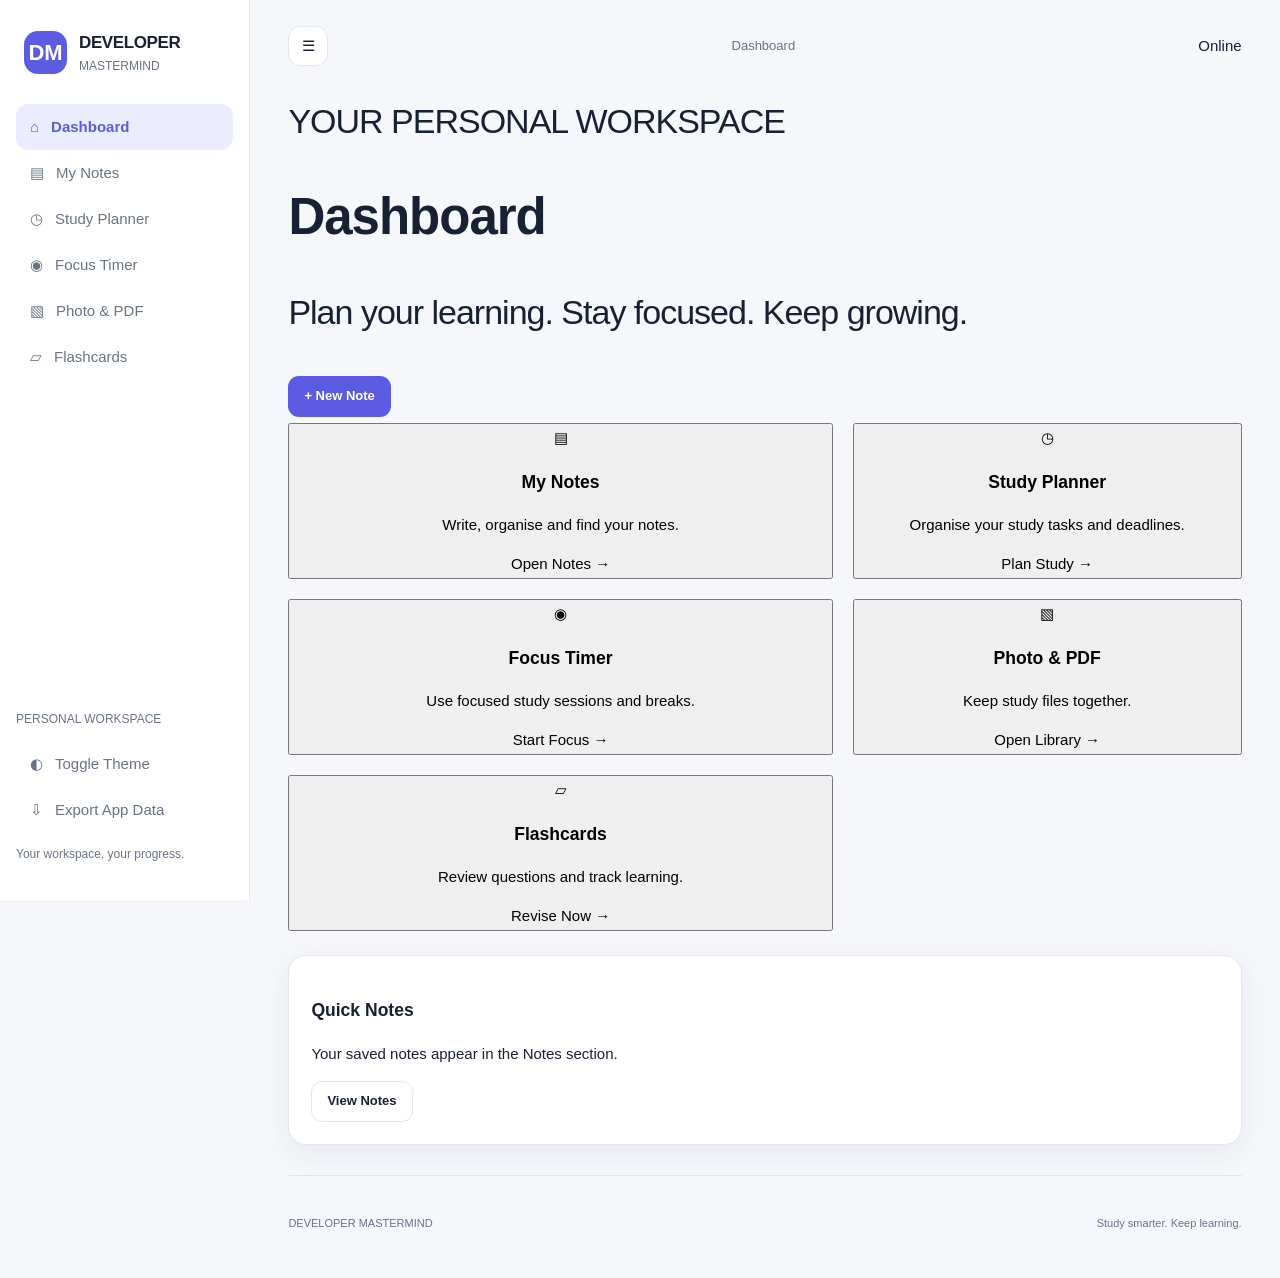
==== commit 47fb4658: "Update index.html" ====
--- a/index.html
+++ b/index.html
@@ -1,32 +1,29 @@
 
-<!DOCTYPE html>
+<!doctype html>
 <html lang="en">
 <head>
   <meta charset="UTF-8">
   <meta name="viewport" content="width=device-width, initial-scale=1">
-  <meta name="theme-color" content="#6558e8">
-  <meta name="description" content="Developer MASTERMIND — your private offline study workspace.">
-  <title>Developer MASTERMIND</title>
-
-  <link rel="icon" href="./icon.svg" type="image/svg+xml">
+  <meta name="theme-color" content="#101827">
+  <meta name="description" content="Developer Mastermind — notes, study planning, focus timer, flashcards and document tools.">
+  <title>DEVELOPER MASTERMIND</title>
   <link rel="manifest" href="./manifest.json">
   <link rel="stylesheet" href="./style.css">
+  <script src="./app.js" defer></script>
 </head>
-
 <body>
   <div class="app-shell">
+
     <aside class="sidebar" id="sidebar">
-      <a class="brand" href="./" aria-label="Developer MASTERMIND home">
-        <span class="brand-icon">M</span>
-        <span class="brand-copy">
-          <strong>Developer</strong>
-          <span>MASTERMIND</span>
-        </span>
-      </a>
-
-      <div class="sidebar-label">WORKSPACE</div>
-
-      <nav class="navigation" aria-label="Main navigation">
+      <div class="brand">
+        <div class="brand-icon">DM</div>
+        <div>
+          <h1>DEVELOPER</h1>
+          <p>MASTERMIND</p>
+        </div>
+      </div>
+
+      <nav class="main-nav" aria-label="Main navigation">
         <button type="button" class="nav-item active" data-view="home">
           <span>⌂</span> Dashboard
         </button>
@@ -48,426 +45,395 @@
       </nav>
 
       <div class="sidebar-bottom">
-        <div class="privacy-card">
-          <span class="privacy-icon">◈</span>
-          <strong>Your data stays local</strong>
-          <p>Notes and study data are stored on this device.</p>
-        </div>
-        <div class="sidebar-footer">MADE FOR FOCUSED LEARNING</div>
+        <p class="sidebar-caption">PERSONAL WORKSPACE</p>
+        <button type="button" id="themeToggle" class="nav-item">
+          <span>◐</span> Toggle Theme
+        </button>
+        <button type="button" id="exportAppData" class="nav-item">
+          <span>⇩</span> Export App Data
+        </button>
+        <p class="small-muted">Your workspace, your progress.</p>
       </div>
     </aside>
 
     <main class="main-content">
       <header class="topbar">
-        <button type="button" class="icon-button mobile-menu"
-          id="menuButton" aria-label="Open navigation">☰</button>
-
-        <div class="breadcrumb">
-          <span>Workspace</span>
-          <span class="breadcrumb-separator">/</span>
-          <strong id="breadcrumbCurrent">Dashboard</strong>
-        </div>
-
+        <button type="button" id="menuToggle" class="icon-button"
+          aria-label="Toggle navigation" aria-controls="sidebar">
+          ☰
+        </button>
+        <div class="breadcrumb" id="breadcrumb">Dashboard</div>
         <div class="topbar-actions">
-          <span class="offline-indicator">
-            <span class="status-dot"></span>
-            <span id="connectionText">Local workspace</span>
+          <span id="connectionStatus" class="status-indicator">
+            Checking connection…
           </span>
-
-          <button type="button" class="icon-button" id="themeButton"
-            aria-label="Change theme" title="Change theme">◐</button>
-
-          <button type="button" class="avatar" id="installButton"
-            title="Install app" aria-label="Install app">DM</button>
         </div>
       </header>
 
+      <div id="toastContainer" class="toast-container"
+        aria-live="polite" aria-atomic="true"></div>
+
       <!-- DASHBOARD -->
-      <section class="page" id="dashboardView">
-        <div class="welcome-row">
-          <div>
-            <div class="eyebrow">YOUR PERSONAL STUDY SPACE</div>
-            <h1>Make today <span class="gradient-text">count.</span></h1>
-            <p class="subtitle">Your ideas, notes and study goals — all in one place.</p>
-          </div>
-          <button type="button" class="primary-button" id="newNoteButton">
-            <span>＋</span> New note
-          </button>
-        </div>
-
-        <div class="hero-card">
-          <div class="hero-content">
-            <div class="hero-pill"><span></span> YOUR WORKSPACE, YOUR RULES</div>
-            <h2>Think clearly.<br>Study smarter.</h2>
-            <p>Capture what you learn. Build a revision habit. Keep your knowledge close, even offline.</p>
-            <button type="button" class="hero-button" id="heroNoteButton">
-              Create your first note <span>→</span>
-            </button>
-          </div>
-
-          <div class="hero-art" aria-hidden="true">
-            <div class="art-orbit orbit-one"></div>
-            <div class="art-orbit orbit-two"></div>
-            <div class="art-card art-card-back"></div>
-            <div class="art-card art-card-front">
-              <div class="art-card-top"><span></span><span></span><span></span></div>
-              <div class="art-line line-long"></div>
-              <div class="art-line line-medium"></div>
-              <div class="art-highlight"></div>
-              <div class="art-line line-short"></div>
+      <section id="homeView" class="view">
+        <div class="page-heading">
+          <div>
+            <p class="eyebrow">YOUR PERSONAL WORKSPACE</p>
+            <h2>Dashboard</h2>
+            <p class="muted">Plan your learning. Stay focused. Keep growing.</p>
+          </div>
+          <button type="button" id="newNoteButton" class="primary-button">
+            + New Note
+          </button>
+        </div>
+
+        <div class="dashboard-grid">
+          <button type="button" class="dashboard-card" data-view="notes">
+            <span class="card-icon">▤</span>
+            <h3>My Notes</h3>
+            <p>Write, organise and find your notes.</p>
+            <span class="card-link">Open Notes →</span>
+          </button>
+
+          <button type="button" class="dashboard-card" data-view="planner">
+            <span class="card-icon">◷</span>
+            <h3>Study Planner</h3>
+            <p>Organise your study tasks and deadlines.</p>
+            <span class="card-link">Plan Study →</span>
+          </button>
+
+          <button type="button" class="dashboard-card" data-view="focus">
+            <span class="card-icon">◉</span>
+            <h3>Focus Timer</h3>
+            <p>Use focused study sessions and breaks.</p>
+            <span class="card-link">Start Focus →</span>
+          </button>
+
+          <button type="button" class="dashboard-card" data-view="library">
+            <span class="card-icon">▧</span>
+            <h3>Photo &amp; PDF</h3>
+            <p>Keep study files together.</p>
+            <span class="card-link">Open Library →</span>
+          </button>
+
+          <button type="button" class="dashboard-card" data-view="flashcards">
+            <span class="card-icon">▱</span>
+            <h3>Flashcards</h3>
+            <p>Review questions and track learning.</p>
+            <span class="card-link">Revise Now →</span>
+          </button>
+        </div>
+
+        <section class="panel dashboard-notes">
+          <div class="section-heading">
+            <div>
+              <h3>Quick Notes</h3>
+              <p class="muted">Your saved notes appear in the Notes section.</p>
             </div>
-            <div class="art-sparkle">✦</div>
-          </div>
-        </div>
+            <button type="button" class="secondary-button" data-view="notes">
+              View Notes
+            </button>
+          </div>
+        </section>
+      </section>
+
+      <!-- NOTES -->
+      <section id="notesView" class="view" hidden>
+        <div class="page-heading">
+          <div>
+            <p class="eyebrow">YOUR KNOWLEDGE BASE</p>
+            <h2>My Notes</h2>
+            <p class="muted">Create and organise your personal notes.</p>
+          </div>
+          <button type="button" id="notesNewButton" class="primary-button">
+            + New Note
+          </button>
+        </div>
+
+        <div class="toolbar">
+          <label class="search-field">
+            <span>⌕</span>
+            <input id="noteSearch" type="search"
+              placeholder="Search notes…" autocomplete="off">
+          </label>
+
+          <select id="folderFilter" aria-label="Filter by folder">
+            <option value="all">All folders</option>
+            <option value="General">General</option>
+            <option value="Study">Study</option>
+            <option value="Personal">Personal</option>
+            <option value="Work">Work</option>
+          </select>
+
+          <select id="noteSort" aria-label="Sort notes">
+            <option value="updated">Recently updated</option>
+            <option value="created">Recently created</option>
+            <option value="title">Title A–Z</option>
+          </select>
+
+          <button type="button" id="favoritesFilter" class="secondary-button">
+            ☆ Favorites
+          </button>
+          <button type="button" id="trashFilter" class="secondary-button">
+            Trash
+          </button>
+        </div>
+
+        <div id="notesGrid" class="notes-grid"></div>
+        <p id="notesEmpty" class="empty-state" hidden>
+          No notes to display. Create your first note.
+        </p>
+      </section>
+
+      <!-- NOTE EDITOR -->
+      <section id="editorView" class="view" hidden>
+        <div class="page-heading">
+          <div>
+            <p class="eyebrow">NOTE EDITOR</p>
+            <h2 id="editorHeading">Create Note</h2>
+          </div>
+          <button type="button" id="backToNotes" class="secondary-button">
+            ← Back to Notes
+          </button>
+        </div>
+
+        <form id="noteForm" class="panel editor-form">
+          <label for="noteTitle">Title</label>
+          <input id="noteTitle" name="title" type="text"
+            maxlength="200" placeholder="Give your note a title">
+
+          <label for="noteContent">Content</label>
+          <textarea id="noteContent" name="content" rows="12"
+            placeholder="Write your ideas here…"></textarea>
+
+          <div class="form-row">
+            <div class="form-field">
+              <label for="noteFolder">Folder</label>
+              <select id="noteFolder" name="folder">
+                <option value="General">General</option>
+                <option value="Study">Study</option>
+                <option value="Personal">Personal</option>
+                <option value="Work">Work</option>
+              </select>
+            </div>
+            <div class="form-field">
+              <label for="noteTags">Tags</label>
+              <input id="noteTags" name="tags" type="text"
+                placeholder="study, ideas, project">
+            </div>
+          </div>
+
+          <label class="checkbox-row">
+            <input id="noteFavorite" name="favorite" type="checkbox">
+            Mark as favorite
+          </label>
+
+          <div class="form-actions">
+            <button type="submit" id="saveNoteButton" class="primary-button">
+              Save Note
+            </button>
+            <button type="button" id="deleteNoteButton" class="danger-button">
+              Move to Trash
+            </button>
+          </div>
+        </form>
+      </section>
+
+      <!-- STUDY PLANNER -->
+      <section id="plannerView" class="view" hidden>
+        <div class="page-heading">
+          <div>
+            <p class="eyebrow">PLAN YOUR PROGRESS</p>
+            <h2>Study Planner</h2>
+            <p class="muted">Organise tasks, deadlines and study goals.</p>
+          </div>
+        </div>
+
+        <div class="stats-grid">
+          <div class="stat-card">
+            <span>Total Tasks</span>
+            <strong id="plannerTotal">0</strong>
+          </div>
+          <div class="stat-card">
+            <span>Completed</span>
+            <strong id="plannerCompleted">0</strong>
+          </div>
+          <div class="stat-card">
+            <span>Pending</span>
+            <strong id="plannerPending">0</strong>
+          </div>
+        </div>
+
+        <form id="plannerForm" class="panel">
+          <h3>Add Study Task</h3>
+
+          <label for="plannerTask">Task name</label>
+          <input id="plannerTask" type="text" maxlength="200"
+            placeholder="e.g. Revise Chapter 3" required>
+
+          <div class="form-row">
+            <div class="form-field">
+              <label for="plannerDate">Due date</label>
+              <input id="plannerDate" type="date">
+            </div>
+            <div class="form-field">
+              <label for="plannerPriority">Priority</label>
+              <select id="plannerPriority">
+                <option value="low">Low</option>
+                <option value="medium" selected>Medium</option>
+                <option value="high">High</option>
+              </select>
+            </div>
+          </div>
+
+          <label class="checkbox-row">
+            <input id="plannerReminder" type="checkbox">
+            Request a reminder
+          </label>
+
+          <p class="muted small-text">
+            Reminder requests may be saved, but background notifications
+            depend on browser support and permissions.
+          </p>
+
+          <button type="submit" class="primary-button">Add Task</button>
+        </form>
 
         <div class="section-heading">
-          <div>
-            <h2>Your overview</h2>
-            <p class="section-subtitle">A little progress adds up.</p>
-          </div>
-        </div>
-
-        <div class="stats-grid">
-          <article class="stat-card">
-            <div class="stat-top">
-              <span class="stat-icon purple">▤</span>
-              <span class="stat-label">TOTAL NOTES</span>
-            </div>
-            <div class="stat-number" id="totalNotes">0</div>
-            <div class="stat-foot">Saved on this device</div>
-          </article>
-
-          <article class="stat-card">
-            <div class="stat-top">
-              <span class="stat-icon blue">⌕</span>
-              <span class="stat-label">SEARCH READY</span>
-            </div>
-            <div class="stat-number">100%</div>
-            <div class="stat-foot">Search titles and content</div>
-          </article>
-
-          <article class="stat-card">
-            <div class="stat-top">
-              <span class="stat-icon green">◈</span>
-              <span class="stat-label">PRIVACY</span>
-            </div>
-            <div class="stat-number">Local</div>
-            <div class="stat-foot">No account required</div>
-          </article>
-
-          <article class="stat-card">
-            <div class="stat-top">
-              <span class="stat-icon orange">◷</span>
-              <span class="stat-label">CONNECTION</span>
-            </div>
-            <div class="stat-number" id="offlineStatus">Ready</div>
-            <div class="stat-foot">Offline support enabled</div>
-          </article>
-        </div>
-
-        <div class="notes-section">
-          <div class="section-heading notes-heading">
-            <div>
-              <h2>Recent notes</h2>
-              <p class="section-subtitle">Your latest ideas, ready when you are.</p>
-            </div>
-            <button type="button" class="text-button" id="viewAllNotes">
-              View all →
-            </button>
-          </div>
-
-          <div class="search-wrap">
-            <span class="search-icon">⌕</span>
-            <input id="searchInput" type="search"
-              placeholder="Search notes in বাংলা or English..."
-              autocomplete="off" aria-label="Search notes">
-            <kbd>SEARCH</kbd>
-          </div>
-
-          <div class="notes-grid" id="notesGrid" aria-live="polite"></div>
-        </div>
-      </section>
-
-      <!-- ALL NOTES -->
-      <section class="page hidden" id="notesView">
-        <div class="page-heading">
-          <div>
-            <div class="eyebrow">YOUR KNOWLEDGE LIBRARY</div>
-            <h1>My <span class="gradient-text">Notes.</span></h1>
-            <p class="subtitle">Write it down. Find it when you need it.</p>
-          </div>
-          <button type="button" class="primary-button" id="notesNewButton">
-            ＋ New note
-          </button>
-        </div>
-
-        <div class="search-wrap notes-page-search">
-          <span class="search-icon">⌕</span>
-          <input id="notesSearchInput" type="search"
-            placeholder="Search by title or note content..."
-            aria-label="Search all notes" autocomplete="off">
-        </div>
-
-        <div id="notesToolbarHost"></div>
-        <div class="notes-grid" id="allNotesGrid" aria-live="polite"></div>
-      </section>
-
-      <!-- NOTE EDITOR -->
-      <section class="page hidden" id="editorView">
-        <div class="editor-heading">
-          <button type="button" class="text-button" id="backToNotes">
-            ← Back to notes
-          </button>
-          <span class="save-indicator" id="saveStatus">Not saved yet</span>
-        </div>
-
-        <div class="editor-panel">
-          <label class="field-label" for="noteTitle">NOTE TITLE</label>
-          <input id="noteTitle" class="title-input" maxlength="180"
-            placeholder="Give your note a title..." autocomplete="off">
-
-          <div class="editor-meta">
-            <span>✦ Personal workspace</span>
-            <span id="editorDate">New note</span>
-          </div>
-
-          <div class="editor-divider"></div>
-
-          <label class="field-label" for="noteContent">YOUR NOTE</label>
-          <textarea id="noteContent" class="content-input"
-            placeholder="Start writing here... বাংলা বা English, দুটোই লিখতে পারো।"
-            spellcheck="true"></textarea>
-
-          <div class="editor-footer">
-            <span>Changes are saved to this device.</span>
-            <div class="editor-actions">
-              <button type="button" class="secondary-button" id="deleteNoteButton">
-                Move to trash
-              </button>
-              <button type="button" class="primary-button" id="saveNoteButton">
-                Save note
-              </button>
-            </div>
-          </div>
-        </div>
-      </section>
-
-      <!-- STUDY PLANNER -->
-      <section class="page hidden" id="plannerView">
-        <div class="page-heading">
-          <div>
-            <div class="eyebrow">PLAN YOUR LEARNING</div>
-            <h1>Study <span class="gradient-text">Planner.</span></h1>
-            <p class="subtitle">Organise tasks, deadlines and study goals.</p>
-          </div>
-        </div>
-
-        <div class="stats-grid planner-stats">
-          <article class="stat-card">
-            <div class="stat-label">TOTAL TASKS</div>
-            <div class="stat-number" id="plannerTotal">0</div>
-          </article>
-          <article class="stat-card">
-            <div class="stat-label">COMPLETED</div>
-            <div class="stat-number" id="plannerCompleted">0</div>
-          </article>
-          <article class="stat-card">
-            <div class="stat-label">PENDING</div>
-            <div class="stat-number" id="plannerPending">0</div>
-          </article>
-        </div>
-
-        <div class="editor-panel module-panel">
-          <h2>Add a study task</h2>
-          <form id="plannerForm">
-            <div class="module-form-grid">
-              <div class="dm-editor-field">
-                <label for="plannerTask">TASK NAME</label>
-                <input id="plannerTask" maxlength="160" required
-                  placeholder="e.g. Revise chapter 3">
-              </div>
-              <div class="dm-editor-field">
-                <label for="plannerDate">DEADLINE</label>
-                <input id="plannerDate" type="date">
-              </div>
-              <div class="dm-editor-field">
-                <label for="plannerPriority">PRIORITY</label>
-                <select id="plannerPriority">
-                  <option value="normal">Normal</option>
-                  <option value="high">High</option>
-                  <option value="low">Low</option>
-                </select>
-              </div>
-              <div class="dm-editor-field">
-                <label for="plannerReminder">REMINDER TIME (OPTIONAL)</label>
-                <input id="plannerReminder" type="datetime-local">
-              </div>
-            </div>
-            <div class="editor-actions module-actions">
-              <button class="primary-button" type="submit">＋ Add task</button>
-            </div>
-            <p class="dm-help">Reminders may require the app to be open and browser notification permission.</p>
-          </form>
-        </div>
-
-        <div class="section-heading">
-          <div>
-            <h2>Your tasks</h2>
-            <p class="section-subtitle">Mark tasks complete as you progress.</p>
-          </div>
+          <h3>Your Tasks</h3>
           <select id="plannerFilter" aria-label="Filter planner tasks">
             <option value="all">All tasks</option>
             <option value="pending">Pending</option>
             <option value="completed">Completed</option>
           </select>
         </div>
-        <div id="plannerTaskList" class="module-list" aria-live="polite"></div>
+
+        <div id="plannerTaskList" class="task-list"></div>
       </section>
 
       <!-- FOCUS TIMER -->
-      <section class="page hidden" id="focusView">
-        <div class="page-heading">
-          <div>
-            <div class="eyebrow">ONE TASK AT A TIME</div>
-            <h1>Focus <span class="gradient-text">Timer.</span></h1>
-            <p class="subtitle">Work in focused sessions and take regular breaks.</p>
-          </div>
-        </div>
-
-        <div class="editor-panel focus-panel">
-          <label class="field-label" for="focusTask">WHAT ARE YOU WORKING ON?</label>
-          <input id="focusTask" class="title-input"
-            maxlength="120" placeholder="e.g. Mathematics revision">
-
-          <div class="focus-mode-controls" role="group" aria-label="Timer duration">
-            <button type="button" class="secondary-button focus-mode active"
+      <section id="focusView" class="view" hidden>
+        <div class="page-heading">
+          <div>
+            <p class="eyebrow">ONE THING AT A TIME</p>
+            <h2>Focus Timer</h2>
+            <p class="muted">Work in focused sessions and take breaks.</p>
+          </div>
+        </div>
+
+        <div class="panel focus-panel">
+          <label for="focusTask">What are you working on?</label>
+          <input id="focusTask" type="text"
+            placeholder="e.g. Mathematics revision">
+
+          <div class="focus-modes">
+            <button type="button" class="focus-mode active"
               data-focus-minutes="25">Focus · 25 min</button>
-            <button type="button" class="secondary-button focus-mode"
-              data-focus-minutes="5">Short break · 5 min</button>
-            <button type="button" class="secondary-button focus-mode"
-              data-focus-minutes="15">Long break · 15 min</button>
-          </div>
-
-          <div class="focus-clock" id="focusClock" role="timer"
+            <button type="button" class="focus-mode"
+              data-focus-minutes="5">Short Break · 5 min</button>
+            <button type="button" class="focus-mode"
+              data-focus-minutes="15">Long Break · 15 min</button>
+          </div>
+
+          <div id="focusClock" class="focus-clock" role="timer"
             aria-live="off">25:00</div>
-          <p id="focusStatus" class="section-subtitle" aria-live="polite">
-            Ready when you are.
-          </p>
-
-          <div class="editor-actions focus-actions">
-            <button type="button" class="primary-button" id="focusStart">Start</button>
-            <button type="button" class="secondary-button" id="focusPause">Pause</button>
-            <button type="button" class="secondary-button" id="focusReset">Reset</button>
-          </div>
-        </div>
-
-        <div class="section-heading">
-          <div>
-            <h2>Session history</h2>
-            <p class="section-subtitle">Completed focus sessions on this device.</p>
-          </div>
-        </div>
-        <div id="focusHistory" class="module-list" aria-live="polite"></div>
+          <p id="focusStatus" class="muted">Ready to focus?</p>
+
+          <div class="focus-controls">
+            <button type="button" id="focusStart" class="primary-button">
+              Start
+            </button>
+            <button type="button" id="focusPause" class="secondary-button">
+              Pause
+            </button>
+            <button type="button" id="focusReset" class="secondary-button">
+              Reset
+            </button>
+          </div>
+        </div>
+
+        <section class="panel">
+          <h3>Session History</h3>
+          <div id="focusHistory" class="history-list"></div>
+        </section>
       </section>
 
       <!-- PHOTO AND PDF LIBRARY -->
-      <section class="page hidden" id="libraryView">
-        <div class="page-heading">
-          <div>
-            <div class="eyebrow">YOUR STUDY FILES</div>
-            <h1>Photo &amp; PDF <span class="gradient-text">Library.</span></h1>
-            <p class="subtitle">Choose study images and documents to work with.</p>
-          </div>
-        </div>
-
-        <div class="editor-panel module-panel">
-          <h2>Choose files</h2>
-          <p class="section-subtitle">
-            Select photos or PDFs. Files are processed in this browser; browser storage limits may apply.
-          </p>
-          <label class="field-label" for="libraryFiles">PHOTOS OR PDF FILES</label>
+      <section id="libraryView" class="view" hidden>
+        <div class="page-heading">
+          <div>
+            <p class="eyebrow">YOUR STUDY FILES</p>
+            <h2>Photo &amp; PDF Library</h2>
+            <p class="muted">Keep images and documents in one place.</p>
+          </div>
+        </div>
+
+        <div class="panel">
+          <label for="libraryFiles">Choose images or PDF files</label>
           <input id="libraryFiles" type="file"
             accept="image/*,application/pdf" multiple>
-          <div id="libraryFileList" class="module-list" aria-live="polite"></div>
-        </div>
-
-        <div class="editor-panel module-panel">
-          <h2>Photo to PDF</h2>
-          <p class="section-subtitle">
-            Select images above and use the available photo-to-PDF action.
+
+          <p class="muted small-text">
+            Browser storage is limited. Large files may not fit, so keep
+            separate copies of important documents.
           </p>
-          <button type="button" class="primary-button" id="imagesToPdfButton">
-            Create PDF from selected images
-          </button>
-          <p class="dm-help">
-            PDF creation depends on the implementation in app.js. OCR language support and accuracy may vary.
+
+          <button type="button" id="imagesToPdfButton" class="secondary-button">
+            Print Images / Save as PDF
+          </button>
+        </div>
+
+        <div id="libraryFileList" class="library-grid"></div>
+      </section>
+
+      <!-- FLASHCARDS -->
+      <section id="flashcardsView" class="view" hidden>
+        <div class="page-heading">
+          <div>
+            <p class="eyebrow">ACTIVE RECALL</p>
+            <h2>Flashcards &amp; Revision</h2>
+            <p class="muted">Create question-and-answer cards for revision.</p>
+          </div>
+        </div>
+
+        <div class="panel">
+          <h3>Create Flashcard</h3>
+          <form id="flashcardForm">
+            <label for="flashcardQuestion">Question</label>
+            <textarea id="flashcardQuestion" rows="3"
+              placeholder="Enter a question…" required></textarea>
+
+            <label for="flashcardAnswer">Answer</label>
+            <textarea id="flashcardAnswer" rows="4"
+              placeholder="Enter the answer…" required></textarea>
+
+            <button type="submit" class="primary-button">Add Flashcard</button>
+          </form>
+        </div>
+
+        <section class="panel">
+          <div class="section-heading">
+            <h3>Your Flashcards</h3>
+            <span id="flashcardCount" class="muted">0 cards</span>
+          </div>
+          <div id="flashcardList" class="flashcard-list"></div>
+        </section>
+      </section>
+
+      <!-- FALLBACK -->
+      <section id="placeholderView" class="view" hidden>
+        <div class="panel">
+          <h2 id="placeholderTitle">Coming Soon</h2>
+          <p id="placeholderDescription" class="muted">
+            This section is not available yet.
           </p>
         </div>
       </section>
 
-      <!-- FLASHCARDS -->
-      <section class="page hidden" id="flashcardsView">
-        <div class="page-heading">
-          <div>
-            <div class="eyebrow">REMEMBER WHAT YOU LEARN</div>
-            <h1>Flashcards <span class="gradient-text">&amp; Revision.</span></h1>
-            <p class="subtitle">Create question-and-answer cards for revision.</p>
-          </div>
-        </div>
-
-        <div class="editor-panel module-panel">
-          <h2>Create a flashcard</h2>
-          <form id="flashcardForm">
-            <div class="dm-editor-field">
-              <label for="flashcardQuestion">QUESTION / FRONT</label>
-              <textarea id="flashcardQuestion" rows="3" maxlength="500"
-                required placeholder="Write a question or term..."></textarea>
-            </div>
-            <div class="dm-editor-field module-field-spacing">
-              <label for="flashcardAnswer">ANSWER / BACK</label>
-              <textarea id="flashcardAnswer" rows="3" maxlength="500"
-                required placeholder="Write the answer..."></textarea>
-            </div>
-            <div class="editor-actions module-actions">
-              <button class="primary-button" type="submit">＋ Add flashcard</button>
-            </div>
-          </form>
-        </div>
-
-        <div class="section-heading">
-          <div>
-            <h2>Your flashcards</h2>
-            <p class="section-subtitle">Reveal the answer, then track your revision.</p>
-          </div>
-          <span id="flashcardCount" class="stat-label">0 CARDS</span>
-        </div>
-        <div id="flashcardList" class="module-list" aria-live="polite"></div>
-      </section>
-
-      <!-- FALLBACK PLACEHOLDER -->
-      <section class="page hidden" id="placeholderView">
-        <div class="placeholder-card">
-          <div class="placeholder-icon" id="placeholderIcon">✦</div>
-          <div class="eyebrow">WORKSPACE MODULE</div>
-          <h1 id="placeholderTitle">Workspace</h1>
-          <p id="placeholderDescription">
-            Select a section from the navigation.
-          </p>
-          <button type="button" class="primary-button" id="placeholderNotesButton">
-            Go to My Notes →
-          </button>
-        </div>
-      </section>
-
-      <footer class="page-footer">
-        <span>Developer MASTERMIND</span>
-        <span>Private by design · Built for learning</span>
+      <footer class="app-footer">
+        <p>DEVELOPER MASTERMIND</p>
+        <p class="muted">Study smarter. Keep learning.</p>
       </footer>
     </main>
   </div>
-
-  <div class="toast" id="toast" role="status" aria-live="polite"></div>
-
-  <script src="./app.js" defer></script>
 </body>
 </html>
--- a/style.css
+++ b/style.css
@@ -1,42 +1,53 @@
 
-/* =========================================================
-   DEVELOPER MASTERMIND — COMPLETE STYLESHEET
-   Light/Dark theme • Responsive • Notes • Editor • Toolbar
-   ========================================================= */
+/* =========================================
+   DEVELOPER MASTERMIND — COMPLETE STYLE
+   File: style.css
+========================================= */
 
 :root {
   color-scheme: light;
-  --bg: #f6f7fb;
+  --bg: #f5f7fb;
   --surface: #ffffff;
-  --surface-soft: #f7f7fc;
-  --text: #202238;
-  --muted: #82869b;
-  --border: #e9eaf2;
-  --primary: #6558e8;
-  --primary-hover: #5546d8;
-  --primary-soft: #efedff;
-  --success: #219b73;
-  --danger: #d94d65;
-  --shadow: 0 12px 35px rgba(33, 31, 75, 0.055);
+  --surface-soft: #f0f4ff;
+  --text: #182033;
+  --muted: #697386;
+  --border: #e1e6ef;
+  --primary: #5b5ce2;
+  --primary-hover: #494ac8;
+  --primary-soft: #ececff;
+  --success: #159b72;
+  --success-soft: #e4f8f0;
+  --warning: #b7791f;
+  --warning-soft: #fff5d8;
+  --danger: #dc4545;
+  --danger-soft: #fff0f0;
+  --shadow: 0 8px 28px rgba(27, 39, 74, 0.07);
+  --sidebar-width: 250px;
   --radius: 18px;
-  --sidebar-width: 248px;
-}
-
-:root[data-theme="dark"] {
+  --radius-small: 11px;
+}
+
+[data-theme="dark"] {
   color-scheme: dark;
-  --bg: #141522;
-  --surface: #1d1e2e;
-  --surface-soft: #232437;
-  --text: #f0efff;
-  --muted: #a0a2bd;
-  --border: #32334a;
-  --primary: #968bff;
-  --primary-hover: #b0a8ff;
-  --primary-soft: #302c51;
-  --success: #61d4aa;
-  --danger: #ff8194;
-  --shadow: 0 12px 35px rgba(0, 0, 0, 0.17);
-}
+  --bg: #10131d;
+  --surface: #191e2b;
+  --surface-soft: #22283a;
+  --text: #edf0fa;
+  --muted: #a0a9bc;
+  --border: #30374a;
+  --primary: #9293ff;
+  --primary-hover: #a9aaff;
+  --primary-soft: #2c2c50;
+  --success: #54d5a6;
+  --success-soft: #193c35;
+  --warning: #f4c66b;
+  --warning-soft: #44381e;
+  --danger: #ff8585;
+  --danger-soft: #432626;
+  --shadow: 0 8px 28px rgba(0, 0, 0, 0.18);
+}
+
+/* ---------- Reset ---------- */
 
 * {
   box-sizing: border-box;
@@ -50,15 +61,14 @@
 
 body {
   margin: 0;
-  min-width: 320px;
   min-height: 100vh;
   background: var(--bg);
   color: var(--text);
-  font-family: Inter, "Noto Sans Bengali", "Segoe UI", system-ui,
-    -apple-system, sans-serif;
-  font-size: 14px;
+  font-family:
+    Inter, "Noto Sans Bengali", "Segoe UI", Roboto, Arial, sans-serif;
+  font-size: 15px;
   line-height: 1.6;
-  transition: background 0.2s ease, color 0.2s ease;
+  transition: background-color 0.2s ease, color 0.2s ease;
 }
 
 button,
@@ -69,21 +79,23 @@
 }
 
 button {
-  color: inherit;
-}
-
-button:focus-visible,
-input:focus-visible,
-textarea:focus-visible,
-select:focus-visible,
-[tabindex="0"]:focus-visible {
-  outline: 3px solid var(--primary);
-  outline-offset: 3px;
+  cursor: pointer;
 }
 
 button:disabled {
-  opacity: 0.55;
+  opacity: 0.5;
   cursor: not-allowed;
+}
+
+input,
+textarea,
+select {
+  max-width: 100%;
+}
+
+img,
+svg {
+  max-width: 100%;
 }
 
 a {
@@ -91,762 +103,845 @@
   text-decoration: none;
 }
 
-.hidden {
+a:hover {
+  text-decoration: underline;
+}
+
+::selection {
+  color: var(--text);
+  background: var(--primary-soft);
+}
+
+:focus-visible {
+  outline: 3px solid var(--primary);
+  outline-offset: 3px;
+}
+
+[hidden] {
   display: none !important;
 }
 
-/* -------------------- Main layout -------------------- */
+/* ---------- Main Layout ---------- */
+
+.app-shell,
+.app-layout,
+.layout {
+  min-height: 100vh;
+}
 
 .app-shell {
-  min-height: 100vh;
+  display: flex;
 }
 
 .sidebar {
   position: fixed;
+  z-index: 20;
   inset: 0 auto 0 0;
-  z-index: 50;
   display: flex;
   flex-direction: column;
   width: var(--sidebar-width);
-  padding: 25px 17px 18px;
+  padding: 24px 16px;
   overflow-y: auto;
   background: var(--surface);
   border-right: 1px solid var(--border);
-  transition: transform 0.25s ease, background 0.2s ease;
-}
-
-.main-content {
+}
+
+.brand,
+.logo,
+.brand-area {
+  display: flex;
+  align-items: center;
+  gap: 12px;
+  padding: 5px 8px 28px;
+}
+
+.brand-icon,
+.logo-icon {
+  display: grid;
+  place-items: center;
+  flex-shrink: 0;
+  width: 43px;
+  height: 43px;
+  border-radius: 14px;
+  background: var(--primary);
+  color: #fff;
+  font-size: 22px;
+  font-weight: 800;
+}
+
+.brand h1,
+.brand-title,
+.logo h1 {
+  margin: 0;
+  font-size: 17px;
+  font-weight: 800;
+  letter-spacing: -0.4px;
+}
+
+.brand p,
+.brand-subtitle,
+.logo p {
+  margin: 1px 0 0;
+  color: var(--muted);
+  font-size: 12px;
+}
+
+.sidebar-label,
+.nav-label {
+  margin: 12px 12px 8px;
+  color: var(--muted);
+  font-size: 10px;
+  font-weight: 800;
+  letter-spacing: 1.3px;
+  text-transform: uppercase;
+}
+
+.sidebar-nav,
+.nav-list {
+  display: flex;
+  flex-direction: column;
+  gap: 5px;
+}
+
+.nav-item {
+  display: flex;
+  align-items: center;
+  gap: 12px;
+  width: 100%;
+  min-height: 45px;
+  padding: 10px 13px;
+  color: var(--muted);
+  text-align: left;
+  background: transparent;
+  border: 1px solid transparent;
+  border-radius: 12px;
+  transition: background 0.15s ease, color 0.15s ease;
+}
+
+.nav-item:hover {
+  color: var(--text);
+  background: var(--bg);
+}
+
+.nav-item.active,
+.nav-item[aria-current="page"] {
+  color: var(--primary);
+  background: var(--primary-soft);
+  border-color: transparent;
+  font-weight: 700;
+}
+
+.nav-icon {
+  display: inline-grid;
+  place-items: center;
+  width: 22px;
+  flex-shrink: 0;
+  font-size: 18px;
+}
+
+.nav-text {
+  flex: 1;
+}
+
+.nav-badge,
+.nav-tag {
+  padding: 2px 6px;
+  color: var(--muted);
+  background: var(--bg);
+  border-radius: 6px;
+  font-size: 10px;
+}
+
+.sidebar-bottom {
+  margin-top: auto;
+  padding-top: 24px;
+}
+
+.sidebar-bottom p {
+  color: var(--muted);
+  font-size: 12px;
+}
+
+.main-content,
+.main,
+.app-main {
+  width: calc(100% - var(--sidebar-width));
   min-width: 0;
   min-height: 100vh;
   margin-left: var(--sidebar-width);
-  padding: 0 34px 30px;
-}
-
-.sidebar-brand {
-  display: flex;
-  align-items: center;
-  gap: 11px;
-  padding: 0 8px 30px;
-}
-
-.brand-icon {
-  display: grid;
-  flex: 0 0 42px;
-  width: 42px;
-  height: 42px;
-  place-items: center;
+  padding: 26px clamp(16px, 3vw, 40px) 35px;
+}
+
+.topbar {
+  display: flex;
+  align-items: center;
+  justify-content: space-between;
+  gap: 16px;
+  margin-bottom: 28px;
+}
+
+.breadcrumb,
+.breadcrumbs {
+  color: var(--muted);
+  font-size: 13px;
+}
+
+.topbar-actions,
+.header-actions,
+.action-row {
+  display: flex;
+  align-items: center;
+  flex-wrap: wrap;
+  gap: 9px;
+}
+
+.page-heading {
+  margin: 0 0 6px;
+  font-size: clamp(25px, 3vw, 34px);
+  line-height: 1.25;
+  letter-spacing: -1px;
+}
+
+.page-description,
+.section-description {
+  margin: 0;
+  color: var(--muted);
+  font-size: 14px;
+}
+
+.page-header,
+.section-header {
+  display: flex;
+  align-items: flex-start;
+  justify-content: space-between;
+  gap: 16px;
+  margin-bottom: 22px;
+}
+
+.section-title {
+  margin: 0;
+  font-size: 20px;
+  letter-spacing: -0.4px;
+}
+
+.section-subtitle {
+  margin: 4px 0 0;
+  color: var(--muted);
+  font-size: 13px;
+}
+
+/* ---------- Buttons ---------- */
+
+.btn,
+.button,
+.primary-button,
+.secondary-button,
+.danger-button,
+.ghost-button {
+  display: inline-flex;
+  align-items: center;
+  justify-content: center;
+  gap: 8px;
+  min-height: 41px;
+  padding: 9px 15px;
+  border: 1px solid transparent;
+  border-radius: var(--radius-small);
+  font-weight: 700;
+  font-size: 13px;
+  line-height: 1.4;
+  text-align: center;
+  text-decoration: none;
+  transition:
+    transform 0.15s ease,
+    background 0.15s ease,
+    border-color 0.15s ease;
+}
+
+.btn:hover,
+.button:hover,
+.primary-button:hover,
+.secondary-button:hover,
+.danger-button:hover,
+.ghost-button:hover {
+  transform: translateY(-1px);
+  text-decoration: none;
+}
+
+.btn-primary,
+.primary-button,
+.button-primary {
   color: #fff;
-  background: linear-gradient(140deg, #897bff, #5142d0);
-  border-radius: 14px;
-  font-size: 21px;
-  font-weight: 900;
-  box-shadow: 0 7px 18px rgba(101, 88, 232, 0.25);
-}
-
-.brand-text {
-  min-width: 0;
-}
-
-.brand-text h1,
-.brand-text p {
-  margin: 0;
-}
-
-.brand-text h1 {
-  font-size: 14px;
-  font-weight: 850;
-  letter-spacing: -0.35px;
-}
-
-.brand-text p {
-  margin-top: 2px;
-  color: var(--muted);
-  font-size: 10px;
-}
-
-.sidebar-section-label {
-  margin: 0 10px 10px;
-  color: var(--muted);
-  font-size: 10px;
-  font-weight: 800;
-  letter-spacing: 1.1px;
-  text-transform: uppercase;
-}
-
-.sidebar-nav {
-  display: grid;
-  gap: 6px;
-}
-
-.nav-item {
-  display: flex;
-  align-items: center;
-  gap: 12px;
-  width: 100%;
-  min-height: 44px;
-  padding: 10px 12px;
-  border: 1px solid transparent;
-  border-radius: 12px;
+  background: var(--primary);
+}
+
+.btn-primary:hover,
+.primary-button:hover,
+.button-primary:hover {
+  color: #fff;
+  background: var(--primary-hover);
+}
+
+.btn-secondary,
+.secondary-button,
+.button-secondary {
+  color: var(--text);
+  background: var(--surface);
+  border-color: var(--border);
+}
+
+.btn-secondary:hover,
+.secondary-button:hover,
+.button-secondary:hover {
+  background: var(--surface-soft);
+}
+
+.btn-danger,
+.danger-button {
+  color: var(--danger);
+  background: var(--danger-soft);
+  border-color: transparent;
+}
+
+.ghost-button,
+.btn-ghost {
+  color: var(--muted);
   background: transparent;
-  color: var(--muted);
-  text-align: left;
-  cursor: pointer;
-  transition: color 0.18s ease, background 0.18s ease;
-}
-
-.nav-item:hover {
+  border-color: transparent;
+}
+
+.ghost-button:hover,
+.btn-ghost:hover {
   color: var(--text);
   background: var(--surface-soft);
 }
 
-.nav-item.active {
-  color: var(--primary);
-  background: var(--primary-soft);
-  font-weight: 750;
-}
-
-.nav-icon {
-  display: grid;
-  flex: 0 0 23px;
+.icon-button {
+  display: inline-grid;
   place-items: center;
-  font-size: 17px;
-}
-
-.nav-label {
-  min-width: 0;
-  flex: 1;
-}
-
-.nav-badge {
-  color: var(--muted);
-  font-size: 9px;
-}
-
-.sidebar-bottom {
-  margin-top: auto;
-  padding-top: 24px;
-}
-
-.privacy-card {
-  padding: 15px;
-  border: 1px solid var(--border);
-  border-radius: 15px;
-  background: var(--surface-soft);
-}
-
-.privacy-card h3 {
-  margin: 0 0 6px;
-  font-size: 12px;
-}
-
-.privacy-card p {
-  margin: 0;
-  color: var(--muted);
-  font-size: 11px;
-  line-height: 1.7;
-}
-
-/* -------------------- Topbar -------------------- */
-
-.topbar {
-  position: sticky;
-  top: 0;
-  z-index: 20;
-  display: flex;
-  align-items: center;
-  justify-content: space-between;
-  gap: 14px;
-  min-height: 76px;
-  margin-bottom: 26px;
-  background: var(--bg);
-  border-bottom: 1px solid var(--border);
-}
-
-.topbar-left,
-.topbar-actions {
-  display: flex;
-  align-items: center;
-  gap: 12px;
-}
-
-.breadcrumb {
-  color: var(--muted);
-  font-size: 12px;
-}
-
-.breadcrumb strong {
+  width: 40px;
+  height: 40px;
+  padding: 0;
   color: var(--text);
-  font-weight: 750;
-}
-
-.connection-status {
-  display: inline-flex;
-  align-items: center;
-  gap: 7px;
-  color: var(--muted);
-  font-size: 11px;
-}
-
-.connection-dot {
-  width: 7px;
-  height: 7px;
-  border-radius: 50%;
-  background: var(--success);
-}
-
-.icon-button {
-  display: grid;
-  width: 39px;
-  height: 39px;
-  place-items: center;
+  background: var(--surface);
   border: 1px solid var(--border);
   border-radius: 12px;
+}
+
+.icon-button:hover {
+  background: var(--surface-soft);
+}
+
+/* ---------- General Cards ---------- */
+
+.card,
+.panel,
+.stat-card,
+.content-card {
+  min-width: 0;
   background: var(--surface);
-  cursor: pointer;
-  transition: transform 0.15s ease, border-color 0.15s ease;
-}
-
-.icon-button:hover {
-  border-color: var(--primary);
-  transform: translateY(-1px);
-}
-
-#menuButton {
-  display: none;
-}
-
-#installButton {
-  padding: 9px 13px;
-  border: 0;
-  border-radius: 11px;
-  background: var(--primary);
-  color: #fff;
-  font-size: 11px;
+  border: 1px solid var(--border);
+  border-radius: var(--radius);
+  box-shadow: var(--shadow);
+}
+
+.card,
+.panel,
+.content-card {
+  padding: 22px;
+}
+
+.card-title {
+  margin: 0 0 6px;
+  font-size: 17px;
   font-weight: 750;
-  cursor: pointer;
-}
-
-#installButton:hover {
-  background: var(--primary-hover);
-}
-
-/* -------------------- Buttons -------------------- */
-
-.primary-button,
-.secondary-button,
-.danger-button {
-  display: inline-flex;
-  align-items: center;
-  justify-content: center;
-  gap: 8px;
-  min-height: 42px;
-  padding: 10px 16px;
-  border: 1px solid transparent;
-  border-radius: 12px;
-  font-weight: 750;
-  cursor: pointer;
-  transition: transform 0.15s ease, background 0.15s ease;
-}
-
-.primary-button {
-  background: var(--primary);
-  color: #fff;
-  box-shadow: 0 5px 14px rgba(101, 88, 232, 0.17);
-}
-
-.primary-button:hover {
-  background: var(--primary-hover);
-  transform: translateY(-1px);
-}
-
-.secondary-button {
-  background: var(--surface);
-  color: var(--text);
-  border-color: var(--border);
-}
-
-.secondary-button:hover {
-  border-color: var(--primary);
-}
-
-.danger-button {
-  color: var(--danger);
-  background: transparent;
-  border-color: var(--border);
-}
-
-.danger-button:hover {
-  background: var(--surface-soft);
-}
-
-/* -------------------- Page headings -------------------- */
-
-.page-header {
-  display: flex;
-  align-items: flex-start;
-  justify-content: space-between;
-  gap: 18px;
-  margin-bottom: 25px;
-}
-
-.page-eyebrow {
-  margin: 0 0 7px;
-  color: var(--primary);
-  font-size: 10px;
-  font-weight: 850;
-  letter-spacing: 1.2px;
-  text-transform: uppercase;
-}
-
-.page-header h2,
-.page-title {
+}
+
+.card-description {
   margin: 0;
-  font-size: clamp(23px, 3vw, 31px);
-  font-weight: 850;
-  letter-spacing: -1px;
-  line-height: 1.25;
-}
-
-.page-description {
-  max-width: 560px;
-  margin: 9px 0 0;
   color: var(--muted);
   font-size: 13px;
-  line-height: 1.8;
-}
-
-/* -------------------- Hero card -------------------- */
-
-.hero-card {
+}
+
+/* ---------- Dashboard / Hero ---------- */
+
+.hero,
+.hero-card,
+.welcome-card {
   position: relative;
   display: flex;
   align-items: center;
   justify-content: space-between;
   gap: 24px;
-  min-height: 220px;
-  padding: 32px;
+  padding: clamp(23px, 4vw, 38px);
+  margin-bottom: 24px;
   overflow: hidden;
-  border-radius: 22px;
-  background: linear-gradient(115deg, #6558e8, #8375f6 70%, #a195ff);
   color: #fff;
-  box-shadow: 0 16px 35px rgba(101, 88, 232, 0.19);
-}
-
-.hero-card-content {
-  position: relative;
-  z-index: 2;
-  max-width: 440px;
-}
-
-.hero-card .hero-eyebrow {
-  margin: 0 0 10px;
-  color: rgba(255, 255, 255, 0.8);
-  font-size: 10px;
-  font-weight: 850;
-  letter-spacing: 1.4px;
-}
-
-.hero-card h2 {
-  margin: 0;
-  font-size: clamp(24px, 3.2vw, 35px);
-  font-weight: 850;
-  letter-spacing: -1.1px;
+  background: linear-gradient(125deg, #5052d7 0%, #7974ef 60%, #9b82f2 100%);
+  border-radius: 23px;
+  box-shadow: var(--shadow);
+}
+
+.hero h2,
+.hero-card h2,
+.welcome-card h2 {
+  margin: 0 0 9px;
+  font-size: clamp(24px, 3vw, 34px);
   line-height: 1.25;
-}
-
-.hero-card p {
-  max-width: 370px;
-  margin: 12px 0 20px;
-  color: rgba(255, 255, 255, 0.82);
-  font-size: 12px;
-  line-height: 1.8;
-}
-
-.hero-card .primary-button {
+  letter-spacing: -0.8px;
+}
+
+.hero p,
+.hero-card p,
+.welcome-card p {
+  max-width: 560px;
+  margin: 0 0 19px;
+  color: rgba(255, 255, 255, 0.85);
+  font-size: 14px;
+}
+
+.hero .btn,
+.hero-card .btn,
+.welcome-card .btn {
+  color: var(--primary);
   background: #fff;
-  color: #5142d0;
-  box-shadow: none;
-}
-
-.hero-card .primary-button:hover {
-  background: #f0edff;
-}
-
-.hero-art {
-  position: relative;
-  flex: 0 0 150px;
-  width: 150px;
-  height: 150px;
-  opacity: 0.95;
-}
-
-.hero-art::before {
-  position: absolute;
-  inset: 12px;
-  content: "";
-  border: 1px solid rgba(255, 255, 255, 0.4);
-  border-radius: 35px;
-  transform: rotate(-12deg);
-}
-
-.hero-art::after {
-  position: absolute;
-  inset: 29px;
-  content: "✦";
+}
+
+.hero-art,
+.hero-illustration {
   display: grid;
   place-items: center;
-  border: 1px solid rgba(255, 255, 255, 0.4);
-  border-radius: 30px;
-  background: rgba(255, 255, 255, 0.12);
-  font-size: 48px;
-}
-
-/* -------------------- Statistics -------------------- */
-
-.stats-grid {
+  min-width: 110px;
+  font-size: clamp(65px, 10vw, 100px);
+  opacity: 0.95;
+}
+
+.stats-grid,
+.stats,
+.dashboard-stats {
   display: grid;
   grid-template-columns: repeat(4, minmax(0, 1fr));
   gap: 15px;
-  margin: 22px 0 30px;
+  margin-bottom: 28px;
 }
 
 .stat-card {
+  padding: 19px;
+}
+
+.stat-label {
+  color: var(--muted);
+  font-size: 12px;
+  font-weight: 650;
+}
+
+.stat-value {
+  margin-top: 8px;
+  font-size: 29px;
+  font-weight: 800;
+  line-height: 1.2;
+  letter-spacing: -1px;
+}
+
+.stat-note {
+  margin-top: 6px;
+  color: var(--muted);
+  font-size: 12px;
+}
+
+.dashboard-grid {
+  display: grid;
+  grid-template-columns: minmax(0, 1.4fr) minmax(250px, 1fr);
+  gap: 20px;
+  margin-bottom: 24px;
+}
+
+.quick-actions,
+.feature-grid,
+.tools-grid {
+  display: grid;
+  grid-template-columns: repeat(2, minmax(0, 1fr));
+  gap: 12px;
+}
+
+.quick-action,
+.feature-card,
+.tool-card {
+  display: flex;
+  align-items: flex-start;
+  gap: 12px;
+  padding: 15px;
+  color: var(--text);
+  background: var(--surface);
+  border: 1px solid var(--border);
+  border-radius: 14px;
+  text-align: left;
+  transition: border-color 0.15s ease, transform 0.15s ease;
+}
+
+.quick-action:hover,
+.feature-card:hover,
+.tool-card:hover {
+  border-color: var(--primary);
+  transform: translateY(-2px);
+}
+
+.quick-action-icon,
+.feature-icon,
+.tool-icon {
+  display: grid;
+  place-items: center;
+  flex-shrink: 0;
+  width: 42px;
+  height: 42px;
+  background: var(--primary-soft);
+  border-radius: 12px;
+  font-size: 21px;
+}
+
+.quick-action strong,
+.feature-card strong,
+.tool-card strong {
+  display: block;
+  font-size: 14px;
+}
+
+.quick-action small,
+.feature-card small,
+.tool-card small {
+  display: block;
+  margin-top: 4px;
+  color: var(--muted);
+  font-size: 12px;
+}
+
+.progress-track,
+.progress-bar {
+  width: 100%;
+  height: 8px;
+  overflow: hidden;
+  background: var(--surface-soft);
+  border-radius: 999px;
+}
+
+.progress-fill {
+  height: 100%;
+  background: var(--primary);
+  border-radius: inherit;
+  transition: width 0.2s ease;
+}
+
+/* ---------- Forms / Inputs ---------- */
+
+.form-group,
+.input-group,
+.field-group {
+  display: flex;
+  flex-direction: column;
+  gap: 7px;
   min-width: 0;
-  padding: 18px;
+}
+
+.form-label,
+label {
+  color: var(--text);
+  font-size: 13px;
+  font-weight: 650;
+}
+
+input:not([type="checkbox"]):not([type="radio"]):not([type="file"]),
+textarea,
+select {
+  width: 100%;
+  min-height: 43px;
+  padding: 10px 12px;
+  color: var(--text);
+  background: var(--surface);
   border: 1px solid var(--border);
-  border-radius: 16px;
-  background: var(--surface);
-  box-shadow: var(--shadow);
-}
-
-.stat-top {
-  display: flex;
-  align-items: center;
-  justify-content: space-between;
-  gap: 8px;
-}
-
-.stat-label {
-  color: var(--muted);
-  font-size: 11px;
-}
-
-.stat-icon {
-  display: grid;
-  width: 32px;
-  height: 32px;
-  place-items: center;
   border-radius: 10px;
-  background: var(--primary-soft);
-  color: var(--primary);
-}
-
-.stat-value {
-  margin: 13px 0 3px;
-  font-size: 26px;
-  font-weight: 850;
-  letter-spacing: -0.8px;
-  line-height: 1.2;
-}
-
-.stat-caption {
-  color: var(--muted);
-  font-size: 10px;
-}
-
-/* -------------------- Sections and search -------------------- */
-
-.content-section {
-  margin-top: 28px;
-}
-
-.section-header {
-  display: flex;
-  align-items: center;
-  justify-content: space-between;
-  gap: 12px;
-  margin-bottom: 17px;
-}
-
-.section-header h2 {
-  margin: 0;
-  font-size: 17px;
-  font-weight: 820;
-  letter-spacing: -0.4px;
-}
-
-.section-header p {
-  margin: 4px 0 0;
-  color: var(--muted);
-  font-size: 11px;
-}
-
-.text-button {
-  padding: 7px 0;
-  border: 0;
-  background: transparent;
-  color: var(--primary);
-  font-size: 11px;
-  font-weight: 800;
-  cursor: pointer;
-}
-
-.notes-page-search {
-  display: flex;
-  align-items: center;
-  gap: 10px;
-  margin-bottom: 10px;
-}
-
-.search-input,
-#searchInput,
-#notesSearchInput {
-  width: 100%;
-  min-width: 0;
-  min-height: 43px;
-  padding: 11px 14px;
-  border: 1px solid var(--border);
-  border-radius: 12px;
   outline: none;
-  background: var(--surface);
-  color: var(--text);
   transition: border-color 0.15s ease, box-shadow 0.15s ease;
 }
 
-#searchInput:focus,
-#notesSearchInput:focus,
-.search-input:focus {
+textarea {
+  min-height: 130px;
+  resize: vertical;
+}
+
+input:focus,
+textarea:focus,
+select:focus {
   border-color: var(--primary);
   box-shadow: 0 0 0 3px var(--primary-soft);
 }
 
-/* -------------------- Notes grid and cards -------------------- */
+input::placeholder,
+textarea::placeholder {
+  color: var(--muted);
+  opacity: 0.8;
+}
+
+input[type="checkbox"],
+input[type="radio"] {
+  accent-color: var(--primary);
+}
+
+input[type="file"] {
+  width: 100%;
+  padding: 12px;
+  color: var(--muted);
+  background: var(--bg);
+  border: 1px dashed var(--border);
+  border-radius: 10px;
+}
+
+.form-row {
+  display: grid;
+  grid-template-columns: repeat(2, minmax(0, 1fr));
+  gap: 15px;
+}
+
+.form-actions {
+  display: flex;
+  align-items: center;
+  flex-wrap: wrap;
+  gap: 10px;
+  margin-top: 16px;
+}
+
+/* ---------- Notes ---------- */
+
+.notes-toolbar,
+.notes-header,
+.notes-controls,
+.notes-actions {
+  display: flex;
+  align-items: center;
+  justify-content: space-between;
+  flex-wrap: wrap;
+  gap: 12px;
+}
+
+.notes-toolbar,
+.notes-controls {
+  margin-bottom: 18px;
+}
+
+.notes-filters,
+.notes-tabs,
+.filter-group {
+  display: flex;
+  align-items: center;
+  flex-wrap: wrap;
+  gap: 8px;
+}
+
+.filter-button,
+.filter-tab,
+.notes-tab {
+  padding: 8px 12px;
+  color: var(--muted);
+  background: var(--surface);
+  border: 1px solid var(--border);
+  border-radius: 9px;
+  font-size: 12px;
+  font-weight: 650;
+}
+
+.filter-button:hover,
+.filter-button.active,
+.filter-tab.active,
+.notes-tab.active {
+  color: var(--primary);
+  background: var(--primary-soft);
+  border-color: transparent;
+}
+
+.notes-search {
+  width: min(100%, 300px);
+}
 
 .notes-grid,
 #notesGrid,
-#allNotesGrid {
+.note-grid {
   display: grid;
   grid-template-columns: repeat(3, minmax(0, 1fr));
-  gap: 15px;
-}
-
-.note-card {
-  position: relative;
+  gap: 16px;
+}
+
+.note-card,
+.note-item {
   display: flex;
   flex-direction: column;
   min-width: 0;
-  min-height: 200px;
-  padding: 17px;
+  min-height: 190px;
+  padding: 18px;
+  background: var(--surface);
+  border: 1px solid var(--border);
+  border-radius: 15px;
+  box-shadow: var(--shadow);
+  transition: border-color 0.15s ease, transform 0.15s ease;
+}
+
+.note-card:hover,
+.note-item:hover {
+  border-color: var(--primary);
+  transform: translateY(-2px);
+}
+
+.note-card h3,
+.note-title {
+  margin: 0 0 9px;
+  overflow-wrap: anywhere;
+  font-size: 16px;
+  line-height: 1.4;
+}
+
+.note-card p,
+.note-preview,
+.note-content-preview {
+  display: -webkit-box;
   overflow: hidden;
-  border: 1px solid var(--border);
-  border-radius: 16px;
-  background: var(--surface);
-  box-shadow: var(--shadow);
-  cursor: pointer;
-  transition: transform 0.18s ease, border-color 0.18s ease,
-    box-shadow 0.18s ease;
-}
-
-.note-card::before {
-  position: absolute;
-  inset: 0 auto 0 0;
-  width: 3px;
-  content: "";
-  background: var(--note-accent, var(--primary));
-  opacity: 0.95;
-}
-
-.note-card:hover {
-  transform: translateY(-3px);
-  border-color: var(--note-accent, var(--primary));
-  box-shadow: 0 15px 32px rgba(33, 31, 75, 0.09);
-}
-
-.note-card-top {
-  display: flex;
-  align-items: flex-start;
-  justify-content: space-between;
-  gap: 8px;
-  margin-bottom: 15px;
-}
-
-.note-type {
-  color: var(--note-accent, var(--primary));
-  font-size: 9px;
-  font-weight: 850;
-  letter-spacing: 0.65px;
-}
-
-.note-date {
-  flex-shrink: 0;
-  color: var(--muted);
-  font-size: 9px;
-}
-
-.note-title {
-  margin-bottom: 8px;
-  overflow-wrap: anywhere;
-  font-size: 14px;
-  font-weight: 820;
-  line-height: 1.5;
-}
-
-.note-preview {
-  display: -webkit-box;
-  flex: 1;
-  overflow: hidden;
-  color: var(--muted);
-  font-size: 11px;
-  line-height: 1.8;
+  margin: 0;
+  color: var(--muted);
+  font-size: 13px;
   overflow-wrap: anywhere;
   -webkit-box-orient: vertical;
-  -webkit-line-clamp: 4;
-  white-space: pre-wrap;
-}
-
-.note-card-bottom {
+  -webkit-line-clamp: 5;
+}
+
+.note-card-footer,
+.note-footer,
+.note-meta {
   display: flex;
   align-items: center;
   justify-content: space-between;
+  flex-wrap: wrap;
   gap: 8px;
+  margin-top: auto;
+  padding-top: 16px;
+  color: var(--muted);
+  font-size: 11px;
+}
+
+.note-tags,
+.tag-list,
+.tags {
+  display: flex;
+  flex-wrap: wrap;
+  gap: 5px;
+  margin-top: 12px;
+}
+
+.note-tag,
+.tag,
+.folder-chip {
+  display: inline-flex;
+  align-items: center;
+  padding: 3px 8px;
+  color: var(--primary);
+  background: var(--primary-soft);
+  border-radius: 6px;
+  font-size: 11px;
+}
+
+.note-card-actions {
+  display: flex;
+  align-items: center;
+  gap: 6px;
+}
+
+.note-card-actions button {
+  padding: 5px 8px;
+  color: var(--muted);
+  background: transparent;
+  border: 1px solid var(--border);
+  border-radius: 7px;
+  font-size: 11px;
+}
+
+.note-card-actions button:hover {
+  color: var(--primary);
+  border-color: var(--primary);
+}
+
+/* ---------- Note Editor ---------- */
+
+.editor,
+.editor-panel,
+.note-editor {
+  width: 100%;
+  max-width: 900px;
+  margin-inline: auto;
+  padding: clamp(18px, 3vw, 30px);
+  background: var(--surface);
+  border: 1px solid var(--border);
+  border-radius: var(--radius);
+  box-shadow: var(--shadow);
+}
+
+.editor-header,
+.editor-topbar {
+  display: flex;
+  align-items: center;
+  justify-content: space-between;
+  flex-wrap: wrap;
+  gap: 12px;
+  margin-bottom: 20px;
+}
+
+.editor-title,
+#noteTitle {
+  min-height: 55px;
+  font-size: 24px;
+  font-weight: 750;
+  letter-spacing: -0.5px;
+}
+
+.editor-content,
+#noteContent {
+  min-height: 300px;
+  line-height: 1.8;
+}
+
+.editor-toolbar,
+.note-toolbar,
+.dynamic-toolbar {
+  display: flex;
+  align-items: center;
+  flex-wrap: wrap;
+  gap: 8px;
+  margin-bottom: 14px;
+}
+
+.editor-toolbar button,
+.note-toolbar button,
+.dynamic-toolbar button {
+  min-height: 34px;
+  padding: 6px 10px;
+  color: var(--text);
+  background: var(--bg);
+  border: 1px solid var(--border);
+  border-radius: 8px;
+  font-size: 12px;
+}
+
+.editor-toolbar button:hover,
+.note-toolbar button:hover,
+.dynamic-toolbar button:hover {
+  color: var(--primary);
+  border-color: var(--primary);
+}
+
+.editor-metadata,
+.note-metadata,
+.dynamic-editor-fields {
+  display: grid;
+  grid-template-columns: repeat(2, minmax(0, 1fr));
+  gap: 14px;
   margin-top: 18px;
-  padding-top: 12px;
-  border-top: 1px solid var(--border);
-  color: var(--muted);
-  font-size: 9px;
-}
-
-.note-open {
-  color: var(--primary);
-  font-weight: 800;
-}
-
-.empty-state {
-  grid-column: 1 / -1;
-  padding: 44px 20px;
-  border: 1px dashed var(--border);
-  border-radius: 17px;
-  background: var(--surface);
-  text-align: center;
-}
-
-.empty-state-icon {
-  display: grid;
-  width: 52px;
-  height: 52px;
-  margin: 0 auto 15px;
-  place-items: center;
-  border-radius: 16px;
-  background: var(--primary-soft);
-  color: var(--primary);
-  font-size: 24px;
-}
-
-.empty-state h3 {
-  margin: 0 0 8px;
-  font-size: 15px;
-}
-
-.empty-state p {
-  max-width: 340px;
-  margin: 0 auto 18px;
-  color: var(--muted);
-  font-size: 11px;
-  line-height: 1.8;
-}
-
-/* -------------------- Editor -------------------- */
-
-.editor-panel {
-  max-width: 900px;
-  margin: 0 auto;
-  padding: 26px;
-  border: 1px solid var(--border);
-  border-radius: 19px;
-  background: var(--surface);
-  box-shadow: var(--shadow);
-}
-
-.editor-topbar {
-  display: flex;
-  align-items: center;
-  justify-content: space-between;
-  gap: 12px;
-  margin-bottom: 25px;
-}
-
-.editor-back {
-  display: inline-flex;
-  align-items: center;
-  gap: 8px;
-  padding: 8px 0;
-  border: 0;
-  background: transparent;
-  color: var(--muted);
-  cursor: pointer;
-  font-weight: 700;
-}
-
-.editor-back:hover {
-  color: var(--primary);
-}
-
-.save-status {
-  color: var(--muted);
-  font-size: 10px;
-}
-
-.save-status.saved {
-  color: var(--success);
-}
-
-.editor-date {
-  margin-bottom: 12px;
-  color: var(--muted);
-  font-size: 10px;
-}
-
-#noteTitle {
-  display: block;
-  width: 100%;
-  padding: 8px 0 16px;
-  border: 0;
-  border-bottom: 1px solid var(--border);
-  outline: none;
-  background: transparent;
-  color: var(--text);
-  font-size: clamp(23px, 3.5vw, 32px);
-  font-weight: 850;
-  letter-spacing: -0.9px;
-}
-
-#noteTitle::placeholder {
-  color: var(--muted);
-  opacity: 0.7;
-}
-
-#noteContent {
-  display: block;
-  width: 100%;
-  min-height: 320px;
-  margin-top: 20px;
-  padding: 15px;
-  resize: vertical;
-  border: 1px solid var(--border);
-  border-radius: 12px;
-  outline: none;
-  background: var(--surface-soft);
-  color: var(--text);
-  font-size: 14px;
-  line-height: 1.9;
-  white-space: pre-wrap;
-}
-
-#noteContent:focus {
-  border-color: var(--primary);
-}
-
-.editor-actions {
+}
+
+.editor-footer {
   display: flex;
   align-items: center;
   justify-content: space-between;
@@ -855,453 +950,977 @@
   margin-top: 20px;
 }
 
-.editor-actions-left,
-.editor-actions-right {
-  display: flex;
+/* ---------- Empty States ---------- */
+
+.empty-state,
+.empty-notes,
+.empty-list {
+  display: flex;
+  flex-direction: column;
+  align-items: center;
+  justify-content: center;
+  min-height: 180px;
+  padding: 28px 16px;
+  color: var(--muted);
+  text-align: center;
+  background: var(--surface);
+  border: 1px dashed var(--border);
+  border-radius: var(--radius);
+}
+
+.empty-state-icon {
+  margin-bottom: 10px;
+  font-size: 36px;
+}
+
+.empty-state h3,
+.empty-notes h3,
+.empty-list h3 {
+  margin: 0 0 6px;
+  color: var(--text);
+  font-size: 17px;
+}
+
+.empty-state p,
+.empty-notes p,
+.empty-list p {
+  margin: 0;
+  font-size: 13px;
+}
+
+/* ---------- Placeholder ---------- */
+
+.placeholder-view,
+#placeholderView {
+  padding: clamp(24px, 5vw, 48px);
+  text-align: center;
+  background: var(--surface);
+  border: 1px solid var(--border);
+  border-radius: var(--radius);
+  box-shadow: var(--shadow);
+}
+
+.placeholder-icon {
+  display: grid;
+  place-items: center;
+  width: 76px;
+  height: 76px;
+  margin: 0 auto 20px;
+  color: var(--primary);
+  background: var(--primary-soft);
+  border-radius: 23px;
+  font-size: 35px;
+}
+
+.placeholder-view h2,
+#placeholderView h2 {
+  margin: 0 0 10px;
+  font-size: 27px;
+}
+
+.placeholder-view p,
+#placeholderView p {
+  max-width: 550px;
+  margin: 0 auto;
+  color: var(--muted);
+}
+
+/* ---------- Shared Module Panels ---------- */
+
+.module-panel {
+  padding: clamp(18px, 3vw, 25px);
+  margin-bottom: 20px;
+  background: var(--surface);
+  border: 1px solid var(--border);
+  border-radius: var(--radius);
+  box-shadow: var(--shadow);
+}
+
+.module-panel h2,
+.module-panel h3 {
+  margin-top: 0;
+}
+
+.module-panel > p {
+  color: var(--muted);
+}
+
+.module-form-grid {
+  display: grid;
+  grid-template-columns: repeat(2, minmax(0, 1fr));
+  gap: 15px;
+}
+
+.module-form-grid .full-width {
+  grid-column: 1 / -1;
+}
+
+.module-actions {
+  display: flex;
+  align-items: center;
+  flex-wrap: wrap;
+  gap: 10px;
+  margin-top: 17px;
+}
+
+.module-list {
+  display: flex;
+  flex-direction: column;
+  gap: 10px;
+  margin-top: 16px;
+}
+
+.module-list:empty {
+  display: none;
+}
+
+.module-field-spacing {
+  margin-top: 16px;
+}
+
+.module-item {
+  display: flex;
+  align-items: flex-start;
+  justify-content: space-between;
+  gap: 15px;
+  padding: 15px;
+  background: var(--bg);
+  border: 1px solid var(--border);
+  border-radius: 12px;
+}
+
+.module-item-main {
+  flex: 1;
+  min-width: 0;
+}
+
+.module-item h3,
+.module-item-title {
+  margin: 0 0 5px;
+  font-size: 14px;
+  overflow-wrap: anywhere;
+}
+
+.module-item p {
+  margin: 3px 0;
+  color: var(--muted);
+  font-size: 12px;
+  overflow-wrap: anywhere;
+}
+
+.module-item-actions {
+  display: flex;
+  align-items: center;
+  flex-wrap: wrap;
+  gap: 6px;
+}
+
+.module-item-actions button {
+  min-height: 32px;
+  padding: 5px 9px;
+  color: var(--text);
+  background: var(--surface);
+  border: 1px solid var(--border);
+  border-radius: 8px;
+  font-size: 12px;
+}
+
+.module-item-actions button:hover {
+  color: var(--primary);
+  border-color: var(--primary);
+}
+
+.module-empty {
+  padding: 25px 15px;
+  color: var(--muted);
+  text-align: center;
+  background: var(--bg);
+  border: 1px dashed var(--border);
+  border-radius: 12px;
+  font-size: 13px;
+}
+
+/* ---------- Study Planner ---------- */
+
+#plannerView {
+  display: block;
+}
+
+.planner-stats,
+#plannerView .stats-grid {
+  display: grid;
+  grid-template-columns: repeat(3, minmax(0, 1fr));
+  gap: 13px;
+  margin-bottom: 20px;
+}
+
+.planner-stats .stat-card {
+  padding: 18px;
+}
+
+#plannerTaskList {
+  display: flex;
+  flex-direction: column;
+  gap: 10px;
+}
+
+.planner-task,
+.task-item {
+  display: flex;
+  align-items: flex-start;
+  gap: 12px;
+  padding: 15px;
+  background: var(--surface);
+  border: 1px solid var(--border);
+  border-radius: 13px;
+}
+
+.planner-task input[type="checkbox"],
+.task-item input[type="checkbox"] {
+  width: 18px;
+  height: 18px;
+  flex-shrink: 0;
+  margin-top: 3px;
+}
+
+.planner-task-main,
+.task-main {
+  flex: 1;
+  min-width: 0;
+}
+
+.planner-task-title,
+.task-title {
+  margin: 0;
+  font-weight: 700;
+  overflow-wrap: anywhere;
+}
+
+.planner-task.completed .planner-task-title,
+.planner-task.completed .task-title,
+.task-item.completed .task-title {
+  color: var(--muted);
+  text-decoration: line-through;
+}
+
+.planner-task-meta,
+.task-meta {
+  display: flex;
+  flex-wrap: wrap;
+  gap: 7px;
+  margin-top: 7px;
+  color: var(--muted);
+  font-size: 11px;
+}
+
+.priority,
+.task-priority {
+  display: inline-flex;
+  align-items: center;
+  padding: 3px 8px;
+  border-radius: 6px;
+  font-size: 11px;
+  font-weight: 700;
+}
+
+.priority-high,
+.priority-high .task-priority {
+  color: var(--danger);
+  background: var(--danger-soft);
+}
+
+.priority-medium {
+  color: var(--warning);
+  background: var(--warning-soft);
+}
+
+.priority-low {
+  color: var(--success);
+  background: var(--success-soft);
+}
+
+.planner-task-actions {
+  display: flex;
+  flex-wrap: wrap;
+  gap: 6px;
+}
+
+/* ---------- Focus Timer ---------- */
+
+.focus-panel {
+  padding: clamp(22px, 5vw, 40px);
+  text-align: center;
+  background: var(--surface);
+  border: 1px solid var(--border);
+  border-radius: 22px;
+  box-shadow: var(--shadow);
+}
+
+.focus-panel h2 {
+  margin: 0 0 8px;
+  font-size: 23px;
+}
+
+.focus-panel > p {
+  color: var(--muted);
+}
+
+.focus-mode-controls {
+  display: flex;
+  align-items: center;
+  justify-content: center;
   flex-wrap: wrap;
   gap: 9px;
-}
-
-#deleteNoteButton {
+  margin: 22px 0;
+}
+
+.focus-mode {
+  min-height: 39px;
+  padding: 8px 14px;
+  color: var(--muted);
+  background: var(--bg);
+  border: 1px solid var(--border);
+  border-radius: 10px;
+  font-size: 13px;
+  font-weight: 700;
+}
+
+.focus-mode.active,
+.focus-mode[aria-pressed="true"] {
+  color: var(--primary);
+  background: var(--primary-soft);
+  border-color: var(--primary);
+}
+
+.focus-clock {
+  display: grid;
+  place-items: center;
+  width: min(100%, 280px);
+  aspect-ratio: 1;
+  margin: 20px auto;
+  color: var(--primary);
+  background: var(--surface-soft);
+  border: 8px solid var(--primary-soft);
+  border-radius: 50%;
+  font-size: clamp(48px, 10vw, 66px);
+  font-weight: 800;
+  line-height: 1;
+  font-variant-numeric: tabular-nums;
+  letter-spacing: -2px;
+}
+
+.focus-status {
+  min-height: 25px;
+  color: var(--muted);
+  font-size: 13px;
+}
+
+.focus-actions {
+  display: flex;
+  align-items: center;
+  justify-content: center;
+  flex-wrap: wrap;
+  gap: 10px;
+  margin: 20px 0;
+}
+
+.focus-history {
+  margin-top: 24px;
+  text-align: left;
+}
+
+/* ---------- Photo & PDF Library ---------- */
+
+.library-dropzone,
+.file-dropzone {
+  display: flex;
+  flex-direction: column;
+  align-items: center;
+  justify-content: center;
+  gap: 10px;
+  padding: 30px 18px;
+  text-align: center;
+  background: var(--bg);
+  border: 2px dashed var(--border);
+  border-radius: 15px;
+}
+
+.library-dropzone > span,
+.file-dropzone > span {
+  font-size: 34px;
+}
+
+.library-dropzone p,
+.file-dropzone p {
+  margin: 0;
+  color: var(--muted);
+  font-size: 13px;
+}
+
+.library-file-list {
+  display: grid;
+  grid-template-columns: repeat(3, minmax(0, 1fr));
+  gap: 12px;
+  margin-top: 17px;
+}
+
+.library-file,
+.file-card {
+  min-width: 0;
+  padding: 12px;
+  background: var(--bg);
+  border: 1px solid var(--border);
+  border-radius: 12px;
+}
+
+.library-file img,
+.file-card img {
+  display: block;
+  width: 100%;
+  height: 130px;
+  margin-bottom: 9px;
+  object-fit: cover;
+  background: var(--surface-soft);
+  border-radius: 8px;
+}
+
+.library-file-name,
+.file-name {
+  overflow-wrap: anywhere;
+  font-size: 12px;
+  font-weight: 700;
+}
+
+.library-file-meta,
+.file-meta {
+  margin-top: 4px;
+  color: var(--muted);
+  font-size: 11px;
+}
+
+.library-file-actions {
+  display: flex;
+  flex-wrap: wrap;
+  gap: 6px;
+  margin-top: 10px;
+}
+
+.library-file-actions button {
+  padding: 6px 9px;
+  color: var(--text);
+  background: var(--surface);
+  border: 1px solid var(--border);
+  border-radius: 7px;
+  font-size: 11px;
+}
+
+.library-file-actions button:hover {
+  border-color: var(--primary);
+}
+
+.library-notice {
+  padding: 12px 14px;
+  color: var(--muted);
+  background: var(--surface-soft);
+  border-radius: 10px;
+  font-size: 12px;
+}
+
+/* ---------- Flashcards ---------- */
+
+#flashcardList {
+  display: grid;
+  grid-template-columns: repeat(2, minmax(0, 1fr));
+  gap: 14px;
+  margin-top: 18px;
+}
+
+.flashcard,
+.flashcard-item {
+  min-width: 0;
+  padding: 18px;
+  background: var(--surface);
+  border: 1px solid var(--border);
+  border-radius: 15px;
+  box-shadow: var(--shadow);
+}
+
+.flashcard-question,
+.flashcard-item h3 {
+  margin: 0 0 10px;
+  font-size: 15px;
+  overflow-wrap: anywhere;
+}
+
+.flashcard-answer {
+  margin-top: 12px;
+  padding-top: 12px;
+  color: var(--muted);
+  border-top: 1px solid var(--border);
+  white-space: pre-wrap;
+  overflow-wrap: anywhere;
+  font-size: 13px;
+}
+
+.flashcard-actions {
+  display: flex;
+  flex-wrap: wrap;
+  gap: 7px;
+  margin-top: 14px;
+}
+
+.flashcard-actions button {
+  padding: 7px 10px;
+  color: var(--text);
+  background: var(--bg);
+  border: 1px solid var(--border);
+  border-radius: 8px;
+  font-size: 12px;
+}
+
+/* ---------- Status / Toast / Footer ---------- */
+
+.badge,
+.status-badge {
+  display: inline-flex;
+  align-items: center;
+  gap: 5px;
+  padding: 4px 9px;
+  border-radius: 7px;
+  font-size: 11px;
+  font-weight: 700;
+}
+
+.badge-success {
+  color: var(--success);
+  background: var(--success-soft);
+}
+
+.badge-warning {
+  color: var(--warning);
+  background: var(--warning-soft);
+}
+
+.badge-danger {
   color: var(--danger);
-}
-
-/* -------------------- Placeholder pages -------------------- */
-
-.placeholder-card {
-  max-width: 650px;
-  margin: 45px auto;
-  padding: 38px 25px;
-  border: 1px solid var(--border);
-  border-radius: 20px;
-  background: var(--surface);
-  box-shadow: var(--shadow);
-  text-align: center;
-}
-
-.placeholder-icon {
-  display: grid;
-  width: 68px;
-  height: 68px;
-  margin: 0 auto 20px;
-  place-items: center;
-  border-radius: 21px;
-  background: var(--primary-soft);
-  color: var(--primary);
-  font-size: 30px;
-}
-
-.placeholder-card h2 {
-  margin: 0 0 12px;
-  font-size: 24px;
-}
-
-.placeholder-card p {
-  max-width: 450px;
-  margin: 0 auto 22px;
-  color: var(--muted);
-  font-size: 12px;
-  line-height: 1.9;
-}
-
-/* -------------------- Footer -------------------- */
-
-.app-footer {
-  display: flex;
-  align-items: center;
-  justify-content: space-between;
-  gap: 15px;
-  margin-top: 45px;
-  padding: 18px 0;
-  border-top: 1px solid var(--border);
-  color: var(--muted);
-  font-size: 10px;
-}
-
-.app-footer p {
-  margin: 0;
-}
-
-/* -------------------- Toast -------------------- */
-
+  background: var(--danger-soft);
+}
+
+.connection-status {
+  display: inline-flex;
+  align-items: center;
+  gap: 6px;
+  color: var(--muted);
+  font-size: 11px;
+}
+
+.connection-status::before {
+  width: 7px;
+  height: 7px;
+  content: "";
+  background: var(--success);
+  border-radius: 50%;
+}
+
+.connection-status.offline::before {
+  background: var(--warning);
+}
+
+.toast,
 #toast,
-.toast {
+.toast-message {
   position: fixed;
+  z-index: 100;
   right: 22px;
   bottom: 22px;
-  z-index: 200;
-  max-width: min(390px, calc(100vw - 32px));
+  max-width: min(400px, calc(100vw - 32px));
   padding: 13px 18px;
-  transform: translateY(15px);
-  border: 1px solid var(--border);
-  border-radius: 13px;
-  background: var(--surface);
-  color: var(--text);
-  box-shadow: 0 15px 45px rgba(0, 0, 0, 0.16);
-  font-size: 12px;
-  opacity: 0;
-  pointer-events: none;
-  transition: opacity 0.2s ease, transform 0.2s ease;
-}
-
-#toast.show,
-.toast.show {
-  transform: translateY(0);
-  opacity: 1;
-}
-
-/* -------------------- Dynamic toolbar from app.js -------------------- */
-
-#dmToolbar {
-  display: flex;
-  align-items: center;
+  color: #fff;
+  background: #252a3b;
+  border-radius: 12px;
+  box-shadow: 0 10px 35px rgba(0, 0, 0, 0.2);
+  font-size: 13px;
+  animation: toast-in 0.2s ease-out;
+}
+
+.toast.success {
+  background: #147b5c;
+}
+
+.toast.error {
+  background: #a83232;
+}
+
+.app-footer,
+footer {
+  display: flex;
+  align-items: center;
+  justify-content: space-between;
   flex-wrap: wrap;
+  gap: 10px;
+  padding-top: 28px;
+  margin-top: 30px;
+  color: var(--muted);
+  border-top: 1px solid var(--border);
+  font-size: 11px;
+}
+
+/* ---------- Utility Classes ---------- */
+
+.text-muted {
+  color: var(--muted) !important;
+}
+
+.text-primary {
+  color: var(--primary) !important;
+}
+
+.text-success {
+  color: var(--success) !important;
+}
+
+.text-danger {
+  color: var(--danger) !important;
+}
+
+.mt-0 { margin-top: 0 !important; }
+.mt-1 { margin-top: 8px !important; }
+.mt-2 { margin-top: 16px !important; }
+.mb-0 { margin-bottom: 0 !important; }
+.mb-1 { margin-bottom: 8px !important; }
+.mb-2 { margin-bottom: 16px !important; }
+
+.flex {
+  display: flex;
+}
+
+.flex-wrap {
+  flex-wrap: wrap;
+}
+
+.align-center {
+  align-items: center;
+}
+
+.justify-between {
+  justify-content: space-between;
+}
+
+.gap-1 {
   gap: 8px;
-  margin: 14px 0 20px;
-}
-
-#dmToolbar button,
-#dmToolbar select {
-  min-height: 38px;
-  padding: 8px 11px;
-  border: 1px solid var(--border);
-  border-radius: 10px;
-  background: var(--surface);
-  color: var(--text);
-  font-size: 11px;
-  font-weight: 750;
-}
-
-#dmToolbar button {
-  cursor: pointer;
-  transition: border-color 0.15s ease, background 0.15s ease;
-}
-
-#dmToolbar button:hover {
-  border-color: var(--primary);
-}
-
-#dmToolbar button.active {
-  border-color: var(--primary);
-  background: var(--primary-soft);
-  color: var(--primary);
-}
-
-#dmToolbar select {
-  max-width: 180px;
-  cursor: pointer;
-}
-
-#dmToolbar .dm-spacer {
-  flex: 1 1 auto;
-}
-
-.dm-editor-fields {
-  display: grid;
-  grid-template-columns: repeat(2, minmax(0, 1fr));
+}
+
+.gap-2 {
   gap: 16px;
-  margin-top: 22px;
-  padding-top: 20px;
-  border-top: 1px solid var(--border);
-}
-
-.dm-editor-field {
-  display: flex;
-  min-width: 0;
-  flex-direction: column;
-  gap: 8px;
-}
-
-.dm-editor-field label {
-  color: var(--muted);
-  font-size: 10px;
-  font-weight: 850;
-  letter-spacing: 0.7px;
-}
-
-.dm-editor-field input {
+}
+
+.w-full {
   width: 100%;
-  min-height: 42px;
-  padding: 10px 12px;
-  border: 1px solid var(--border);
-  border-radius: 10px;
-  outline: none;
-  background: var(--surface-soft);
-  color: var(--text);
-}
-
-.dm-editor-field input:focus {
-  border-color: var(--primary);
-}
-
-.dm-editor-field .dm-help {
-  margin: 0;
-  color: var(--muted);
-  font-size: 11px;
-  line-height: 1.8;
-}
-
-.dm-favorite-toggle.active {
-  border-color: var(--primary);
-  background: var(--primary-soft);
-  color: var(--primary);
-}
-
-.dm-tags {
-  display: flex;
-  flex-wrap: wrap;
-  gap: 5px;
-  margin-top: 8px;
-}
-
-.dm-tag {
-  display: inline-block;
-  max-width: 100%;
-  padding: 4px 7px;
-  overflow-wrap: anywhere;
-  border-radius: 6px;
-  background: var(--primary-soft);
-  color: var(--primary);
-  font-size: 10px;
-}
-
-.dm-folder-label {
-  margin-top: 9px;
-  overflow-wrap: anywhere;
-  color: var(--muted);
-  font-size: 10px;
-}
-
-.dm-card-actions {
-  position: relative;
-  z-index: 2;
-  display: flex;
-  flex-wrap: wrap;
-  gap: 7px;
-  margin-top: 12px;
-}
-
-.dm-card-actions button {
-  padding: 7px 9px;
-  border: 1px solid var(--border);
-  border-radius: 8px;
-  background: var(--surface);
-  color: var(--text);
-  font-size: 10px;
-  cursor: pointer;
-}
-
-.dm-card-actions button:hover {
-  border-color: var(--primary);
-}
-
-.dm-help {
-  color: var(--muted);
-  font-size: 11px;
-  line-height: 1.7;
-}
-
-/* -------------------- Responsive: tablet -------------------- */
-
-@media (max-width: 1200px) {
+}
+
+.hidden {
+  display: none !important;
+}
+
+/* ---------- Animations ---------- */
+
+@keyframes toast-in {
+  from {
+    opacity: 0;
+    transform: translateY(8px);
+  }
+  to {
+    opacity: 1;
+    transform: translateY(0);
+  }
+}
+
+/* ---------- Tablet ---------- */
+
+@media (max-width: 1100px) {
   :root {
-    --sidebar-width: 225px;
-  }
-
-  .main-content {
-    padding-right: 25px;
-    padding-left: 25px;
+    --sidebar-width: 220px;
   }
 
   .notes-grid,
   #notesGrid,
-  #allNotesGrid {
+  .note-grid {
     grid-template-columns: repeat(2, minmax(0, 1fr));
   }
 
-  .stats-grid {
+  .stats-grid,
+  .stats,
+  .dashboard-stats {
     grid-template-columns: repeat(2, minmax(0, 1fr));
   }
-}
-
-/* -------------------- Responsive: mobile -------------------- */
+
+  .library-file-list {
+    grid-template-columns: repeat(2, minmax(0, 1fr));
+  }
+
+  .dashboard-grid {
+    grid-template-columns: 1fr;
+  }
+}
+
+/* ---------- Mobile ---------- */
 
 @media (max-width: 760px) {
   :root {
-    --sidebar-width: 260px;
+    --sidebar-width: 0px;
+  }
+
+  .app-shell {
+    display: block;
   }
 
   .sidebar {
-    transform: translateX(-105%);
-    box-shadow: none;
-  }
-
-  .sidebar.open {
-    transform: translateX(0);
-    box-shadow: 20px 0 50px rgba(0, 0, 0, 0.15);
-  }
-
-  .main-content {
+    position: static;
+    width: 100%;
+    max-height: none;
+    padding: 12px 14px;
+    border-right: 0;
+    border-bottom: 1px solid var(--border);
+  }
+
+  .brand,
+  .logo,
+  .brand-area {
+    padding: 3px 5px 12px;
+  }
+
+  .brand-icon,
+  .logo-icon {
+    width: 37px;
+    height: 37px;
+    border-radius: 11px;
+    font-size: 19px;
+  }
+
+  .sidebar-label,
+  .nav-label,
+  .sidebar-bottom {
+    display: none;
+  }
+
+  .sidebar-nav,
+  .nav-list {
+    flex-direction: row;
+    gap: 7px;
+    padding: 2px 0 4px;
+    overflow-x: auto;
+    scrollbar-width: thin;
+  }
+
+  .nav-item {
+    flex: 0 0 auto;
+    width: auto;
+    min-height: 39px;
+    padding: 8px 11px;
+    gap: 7px;
+    white-space: nowrap;
+    font-size: 12px;
+  }
+
+  .nav-icon {
+    width: auto;
+    font-size: 15px;
+  }
+
+  .nav-badge,
+  .nav-tag {
+    display: none;
+  }
+
+  .main-content,
+  .main,
+  .app-main {
+    width: 100%;
+    min-height: auto;
     margin-left: 0;
-    padding: 0 18px 22px;
-  }
-
-  #menuButton {
-    display: grid;
+    padding: 19px 14px 26px;
   }
 
   .topbar {
-    min-height: 66px;
-    margin-bottom: 23px;
-  }
-
-  .topbar-left,
-  .topbar-actions {
-    gap: 8px;
-  }
-
-  .connection-status {
-    display: none;
-  }
-
-  .hero-card {
-    min-height: 190px;
-    padding: 24px;
-  }
-
-  .hero-art {
-    flex-basis: 105px;
-    width: 105px;
-    height: 105px;
-  }
-
-  .hero-art::after {
-    font-size: 35px;
-  }
-
-  .stats-grid {
+    align-items: flex-start;
+    margin-bottom: 22px;
+  }
+
+  .page-header,
+  .section-header {
+    align-items: flex-start;
+  }
+
+  .hero,
+  .hero-card,
+  .welcome-card {
     gap: 10px;
-    margin-top: 17px;
-  }
-
-  .stat-card {
-    padding: 14px;
-  }
-
-  .stat-value {
-    font-size: 23px;
-  }
-
-  .editor-panel {
-    padding: 20px;
-  }
-
-  .app-footer {
-    align-items: flex-start;
-    flex-direction: column;
-  }
-}
-
-@media (max-width: 520px) {
-  .main-content {
-    padding-right: 13px;
-    padding-left: 13px;
-  }
-
-  .topbar {
-    gap: 8px;
-  }
-
-  .breadcrumb {
-    font-size: 11px;
-  }
-
-  #installButton {
-    padding: 9px 10px;
-    font-size: 10px;
-  }
-
-  .page-header {
-    align-items: flex-start;
-    flex-direction: column;
-    gap: 14px;
-  }
-
-  .page-header > button {
-    width: 100%;
-  }
-
-  .hero-card {
-    padding: 21px;
-  }
-
-  .hero-art {
-    display: none;
-  }
-
-  .hero-card h2 {
-    font-size: 26px;
-  }
-
-  .stats-grid {
-    grid-template-columns: repeat(2, minmax(0, 1fr));
+    padding: 24px 19px;
+    border-radius: 18px;
+  }
+
+  .hero-art,
+  .hero-illustration {
+    min-width: 58px;
+    font-size: 54px;
+  }
+
+  .hero h2,
+  .hero-card h2,
+  .welcome-card h2 {
+    font-size: 25px;
+  }
+
+  .card,
+  .panel,
+  .content-card {
+    padding: 17px;
   }
 
   .notes-grid,
   #notesGrid,
-  #allNotesGrid {
-    grid-template-columns: minmax(0, 1fr);
-  }
-
-  .note-card {
-    min-height: 175px;
-  }
-
-  .section-header h2 {
-    font-size: 15px;
-  }
-
-  .editor-panel {
-    padding: 15px;
-  }
-
-  .editor-actions {
+  .note-grid {
+    grid-template-columns: 1fr;
+  }
+
+  .quick-actions,
+  .feature-grid,
+  .tools-grid {
+    grid-template-columns: 1fr;
+  }
+
+  .module-form-grid,
+  .form-row,
+  .editor-metadata,
+  .note-metadata,
+  .dynamic-editor-fields {
+    grid-template-columns: 1fr;
+  }
+
+  .module-form-grid .full-width {
+    grid-column: auto;
+  }
+
+  .planner-stats,
+  #plannerView .stats-grid {
+    grid-template-columns: repeat(3, minmax(0, 1fr));
+    gap: 8px;
+  }
+
+  .planner-stats .stat-card {
+    padding: 12px 9px;
+  }
+
+  .planner-stats .stat-value {
+    font-size: 22px;
+  }
+
+  .planner-stats .stat-label {
+    font-size: 10px;
+  }
+
+  #flashcardList {
+    grid-template-columns: 1fr;
+  }
+
+  .library-file-list {
+    grid-template-columns: repeat(2, minmax(0, 1fr));
+  }
+
+  .module-item {
+    padding: 12px;
+  }
+
+  .module-item-actions {
+    flex-direction: column;
     align-items: stretch;
-    flex-direction: column;
-  }
-
-  .editor-actions-left,
-  .editor-actions-right {
+  }
+
+  .module-item-actions button {
     width: 100%;
   }
 
-  .editor-actions-left > *,
-  .editor-actions-right > * {
-    flex: 1;
-  }
-
-  .dm-editor-fields {
-    grid-template-columns: minmax(0, 1fr);
-  }
-
-  #dmToolbar {
-    gap: 7px;
-  }
-
-  #dmToolbar button,
-  #dmToolbar select {
-    flex: 1 1 auto;
-    max-width: 100%;
-  }
-
+  .editor-title,
+  #noteTitle {
+    font-size: 21px;
+  }
+
+  .editor-content,
+  #noteContent {
+    min-height: 240px;
+  }
+
+  .toast,
   #toast,
-  .toast {
+  .toast-message {
     right: 12px;
     bottom: 12px;
   }
 }
 
-/* -------------------- Reduced motion -------------------- */
+/* ---------- Small Phones ---------- */
+
+@media (max-width: 420px) {
+  body {
+    font-size: 14px;
+  }
+
+  .main-content,
+  .main,
+  .app-main {
+    padding-right: 11px;
+    padding-left: 11px;
+  }
+
+  .stats-grid,
+  .stats,
+  .dashboard-stats {
+    gap: 9px;
+  }
+
+  .stat-card {
+    padding: 13px;
+  }
+
+  .stat-value {
+    font-size: 24px;
+  }
+
+  .page-heading {
+    font-size: 25px;
+  }
+
+  .topbar-actions .btn,
+  .header-actions .btn {
+    min-height: 36px;
+    padding: 7px 10px;
+    font-size: 11px;
+  }
+
+  .library-file-list {
+    grid-template-columns: 1fr;
+  }
+
+  .library-file img,
+  .file-card img {
+    height: 170px;
+  }
+
+  .focus-clock {
+    width: min(100%, 235px);
+    font-size: 48px;
+  }
+
+  .planner-stats .stat-value {
+    font-size: 19px;
+  }
+
+  .module-panel {
+    padding: 15px;
+  }
+}
+
+/* ---------- Reduced Motion ---------- */
 
 @media (prefers-reduced-motion: reduce) {
   *,
@@ -1313,358 +1932,3 @@
     transition-duration: 0.01ms !important;
   }
 }
-
-/* ================= STUDY PLANNER ================= */
-
-.planner-stats {
-  display: grid;
-  grid-template-columns: repeat(4, minmax(0, 1fr));
-  gap: 14px;
-  margin: 22px 0;
-}
-
-.planner-stat,
-.planner-panel,
-.planner-list-panel {
-  min-width: 0;
-  border: 1px solid var(--border);
-  border-radius: 17px;
-  background: var(--surface);
-  box-shadow: var(--shadow);
-}
-
-.planner-stat {
-  display: flex;
-  flex-direction: column;
-  gap: 6px;
-  padding: 18px;
-}
-
-.planner-stat span {
-  color: var(--muted);
-  font-size: 11px;
-}
-
-.planner-stat strong {
-  font-size: 27px;
-  line-height: 1.3;
-  overflow-wrap: anywhere;
-}
-
-.planner-panel,
-.planner-list-panel {
-  padding: 23px;
-  margin-bottom: 22px;
-}
-
-.planner-panel h2,
-.planner-list-heading h2 {
-  margin: 0 0 17px;
-  font-size: 18px;
-  letter-spacing: -0.4px;
-}
-
-#plannerForm {
-  display: grid;
-  grid-template-columns: repeat(2, minmax(0, 1fr));
-  gap: 16px;
-}
-
-.planner-field {
-  display: flex;
-  flex-direction: column;
-  gap: 7px;
-  min-width: 0;
-  color: var(--muted);
-  font-size: 11px;
-  font-weight: 750;
-}
-
-.planner-field input,
-.planner-field select,
-.planner-field textarea,
-.planner-search-label input {
-  width: 100%;
-  min-width: 0;
-  padding: 11px 12px;
-  border: 1px solid var(--border);
-  border-radius: 10px;
-  outline: none;
-  background: var(--surface-soft);
-  color: var(--text);
-  font-size: 13px;
-}
-
-.planner-field input,
-.planner-field select {
-  min-height: 43px;
-}
-
-.planner-field textarea {
-  resize: vertical;
-  line-height: 1.7;
-}
-
-.planner-field input:focus,
-.planner-field select:focus,
-.planner-field textarea:focus,
-.planner-search-label input:focus {
-  border-color: var(--primary);
-  box-shadow: 0 0 0 3px var(--primary-soft);
-}
-
-.planner-full {
-  grid-column: 1 / -1;
-}
-
-.planner-form-actions {
-  display: flex;
-  flex-wrap: wrap;
-  align-items: center;
-  gap: 10px;
-}
-
-.planner-help,
-.planner-task-reminder {
-  margin: 0;
-  color: var(--muted);
-  font-size: 11px;
-  line-height: 1.8;
-}
-
-.planner-list-heading {
-  display: flex;
-  align-items: flex-start;
-  justify-content: space-between;
-  flex-wrap: wrap;
-  gap: 14px;
-}
-
-.planner-list-heading h2 {
-  margin-bottom: 3px;
-}
-
-.planner-list-heading .section-subtitle {
-  margin: 0;
-  color: var(--muted);
-  font-size: 11px;
-}
-
-.planner-search-label {
-  width: min(100%, 260px);
-}
-
-.planner-filters {
-  display: flex;
-  flex-wrap: wrap;
-  gap: 8px;
-  margin: 20px 0;
-}
-
-.planner-filters button,
-.planner-task-actions button {
-  min-height: 35px;
-  padding: 7px 11px;
-  border: 1px solid var(--border);
-  border-radius: 9px;
-  background: var(--surface);
-  color: var(--text);
-  font-size: 11px;
-  font-weight: 750;
-  cursor: pointer;
-}
-
-.planner-filters button.active,
-.planner-filters button:hover,
-.planner-task-actions button:hover {
-  border-color: var(--primary);
-  background: var(--primary-soft);
-  color: var(--primary);
-}
-
-.planner-task-list {
-  display: grid;
-  gap: 12px;
-}
-
-.planner-task {
-  display: flex;
-  align-items: flex-start;
-  gap: 13px;
-  min-width: 0;
-  padding: 16px;
-  border: 1px solid var(--border);
-  border-radius: 13px;
-  background: var(--surface);
-}
-
-.planner-task-check {
-  display: flex;
-  padding-top: 4px;
-}
-
-.planner-task-check input {
-  width: 18px;
-  height: 18px;
-  accent-color: var(--primary);
-  cursor: pointer;
-}
-
-.planner-task-main {
-  flex: 1;
-  min-width: 0;
-}
-
-.planner-task-top {
-  display: flex;
-  align-items: flex-start;
-  justify-content: space-between;
-  gap: 12px;
-}
-
-.planner-task-top h3 {
-  margin: 0;
-  overflow-wrap: anywhere;
-  font-size: 14px;
-  line-height: 1.6;
-}
-
-.is-completed .planner-task-top h3 {
-  color: var(--muted);
-  text-decoration: line-through;
-}
-
-.planner-priority {
-  flex-shrink: 0;
-  padding: 4px 7px;
-  border-radius: 6px;
-  font-size: 9px;
-  font-weight: 850;
-}
-
-.priority-high {
-  color: var(--danger);
-  background: var(--surface-soft);
-}
-
-.priority-medium {
-  color: var(--primary);
-  background: var(--primary-soft);
-}
-
-.priority-low {
-  color: var(--success);
-  background: var(--surface-soft);
-}
-
-.planner-task-meta {
-  display: flex;
-  flex-wrap: wrap;
-  gap: 7px 13px;
-  margin-top: 8px;
-  color: var(--muted);
-  font-size: 10px;
-}
-
-.planner-overdue {
-  color: var(--danger);
-  font-weight: 800;
-}
-
-.planner-task-details {
-  margin: 10px 0 0;
-  overflow-wrap: anywhere;
-  white-space: pre-wrap;
-  color: var(--muted);
-  font-size: 12px;
-  line-height: 1.8;
-}
-
-.planner-task-reminder {
-  margin-top: 8px;
-  overflow-wrap: anywhere;
-}
-
-.planner-task-actions {
-  display: flex;
-  flex-wrap: wrap;
-  gap: 7px;
-  margin-top: 12px;
-}
-
-.planner-empty {
-  padding: 35px 15px;
-  text-align: center;
-  border: 1px dashed var(--border);
-  border-radius: 13px;
-}
-
-.planner-empty h3 {
-  margin: 0 0 5px;
-  font-size: 15px;
-}
-
-.planner-empty p {
-  margin: 0;
-  color: var(--muted);
-  font-size: 11px;
-}
-
-.sr-only {
-  position: absolute;
-  width: 1px;
-  height: 1px;
-  padding: 0;
-  margin: -1px;
-  overflow: hidden;
-  clip: rect(0, 0, 0, 0);
-  white-space: nowrap;
-  border: 0;
-}
-
-@media (max-width: 850px) {
-  .planner-stats {
-    grid-template-columns: repeat(2, minmax(0, 1fr));
-  }
-}
-
-@media (max-width: 520px) {
-  .planner-panel,
-  .planner-list-panel {
-    padding: 15px;
-  }
-
-  #plannerForm {
-    grid-template-columns: minmax(0, 1fr);
-  }
-
-  .planner-full {
-    grid-column: auto;
-  }
-
-  .planner-stat {
-    padding: 13px;
-  }
-
-  .planner-stat strong {
-    font-size: 23px;
-  }
-
-  .planner-task {
-    gap: 9px;
-    padding: 12px;
-  }
-
-  .planner-task-top {
-    flex-wrap: wrap;
-  }
-
-  .planner-list-heading,
-  .planner-search-label {
-    width: 100%;
-  }
-
-  .planner-form-actions > button {
-    flex: 1 1 auto;
-  }
-}
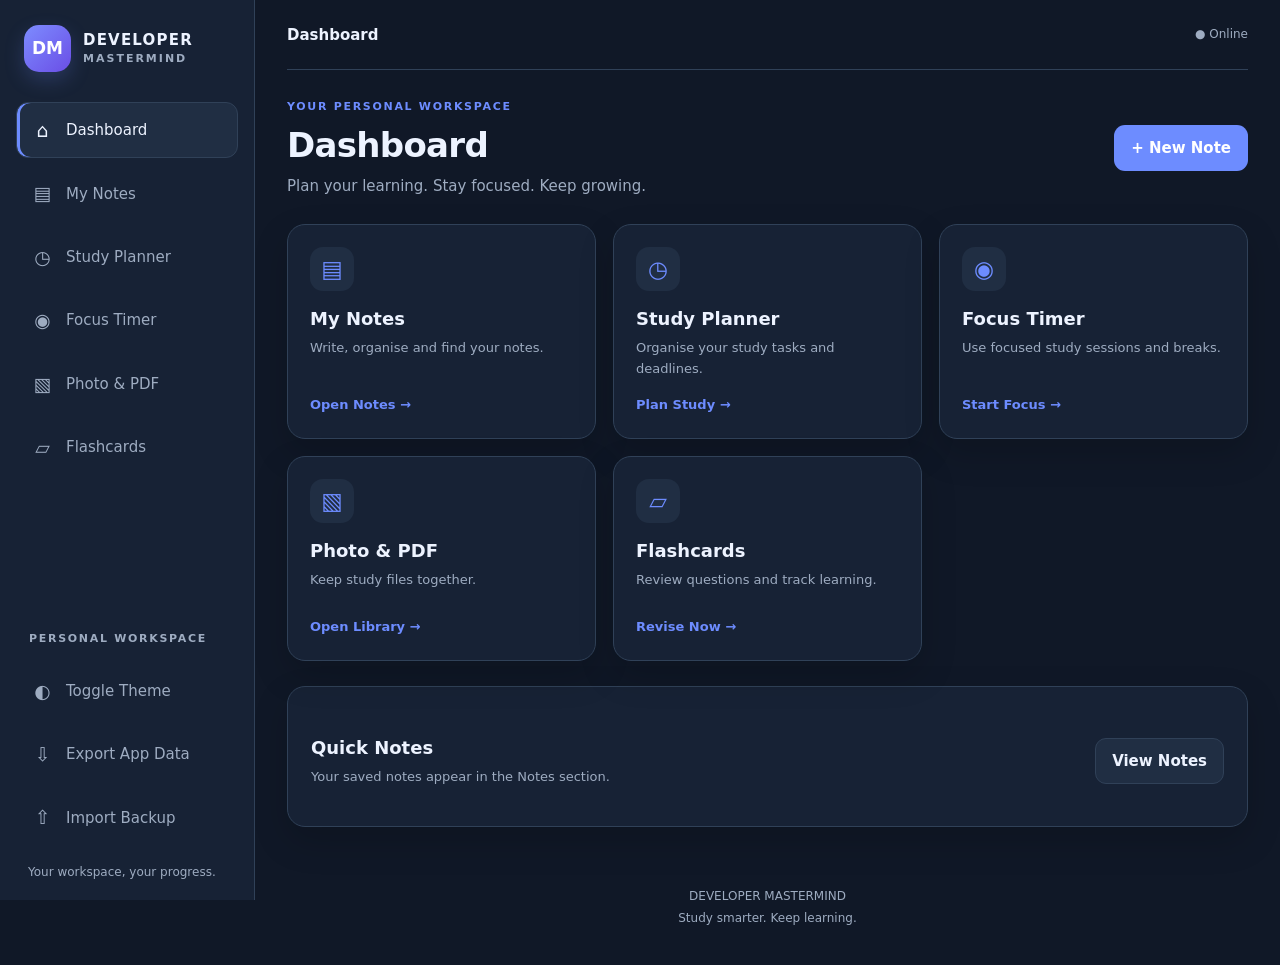
==== commit d82f5d84: "Update index.html" ====
--- a/index.html
+++ b/index.html
@@ -1,4 +1,3 @@
-
 <!doctype html>
 <html lang="en">
 <head>
@@ -13,426 +12,130 @@
 </head>
 <body>
   <div class="app-shell">
-
     <aside class="sidebar" id="sidebar">
       <div class="brand">
         <div class="brand-icon">DM</div>
-        <div>
-          <h1>DEVELOPER</h1>
-          <p>MASTERMIND</p>
-        </div>
+        <div><h1>DEVELOPER</h1><p>MASTERMIND</p></div>
       </div>
 
       <nav class="main-nav" aria-label="Main navigation">
-        <button type="button" class="nav-item active" data-view="home">
-          <span>⌂</span> Dashboard
-        </button>
-        <button type="button" class="nav-item" data-view="notes">
-          <span>▤</span> My Notes
-        </button>
-        <button type="button" class="nav-item" data-view="planner">
-          <span>◷</span> Study Planner
-        </button>
-        <button type="button" class="nav-item" data-view="focus">
-          <span>◉</span> Focus Timer
-        </button>
-        <button type="button" class="nav-item" data-view="library">
-          <span>▧</span> Photo &amp; PDF
-        </button>
-        <button type="button" class="nav-item" data-view="flashcards">
-          <span>▱</span> Flashcards
-        </button>
+        <button type="button" class="nav-item active" data-view="home"><span>⌂</span> Dashboard</button>
+        <button type="button" class="nav-item" data-view="notes"><span>▤</span> My Notes</button>
+        <button type="button" class="nav-item" data-view="planner"><span>◷</span> Study Planner</button>
+        <button type="button" class="nav-item" data-view="focus"><span>◉</span> Focus Timer</button>
+        <button type="button" class="nav-item" data-view="library"><span>▧</span> Photo &amp; PDF</button>
+        <button type="button" class="nav-item" data-view="flashcards"><span>▱</span> Flashcards</button>
       </nav>
 
       <div class="sidebar-bottom">
         <p class="sidebar-caption">PERSONAL WORKSPACE</p>
-        <button type="button" id="themeToggle" class="nav-item">
-          <span>◐</span> Toggle Theme
-        </button>
-        <button type="button" id="exportAppData" class="nav-item">
-          <span>⇩</span> Export App Data
-        </button>
+        <button type="button" id="themeToggle" class="nav-item"><span>◐</span> Toggle Theme</button>
+        <button type="button" id="exportAppData" class="nav-item"><span>⇩</span> Export App Data</button>
         <p class="small-muted">Your workspace, your progress.</p>
       </div>
     </aside>
 
     <main class="main-content">
       <header class="topbar">
-        <button type="button" id="menuToggle" class="icon-button"
-          aria-label="Toggle navigation" aria-controls="sidebar">
-          ☰
-        </button>
+        <button type="button" id="menuToggle" class="icon-button" aria-label="Toggle navigation" aria-controls="sidebar">☰</button>
         <div class="breadcrumb" id="breadcrumb">Dashboard</div>
-        <div class="topbar-actions">
-          <span id="connectionStatus" class="status-indicator">
-            Checking connection…
-          </span>
-        </div>
+        <div class="topbar-actions"><span id="connectionStatus" class="status-indicator">Checking connection…</span></div>
       </header>
 
-      <div id="toastContainer" class="toast-container"
-        aria-live="polite" aria-atomic="true"></div>
+      <div id="toastContainer" class="toast-container" aria-live="polite" aria-atomic="true"></div>
 
-      <!-- DASHBOARD -->
       <section id="homeView" class="view">
         <div class="page-heading">
-          <div>
-            <p class="eyebrow">YOUR PERSONAL WORKSPACE</p>
-            <h2>Dashboard</h2>
-            <p class="muted">Plan your learning. Stay focused. Keep growing.</p>
-          </div>
-          <button type="button" id="newNoteButton" class="primary-button">
-            + New Note
-          </button>
+          <div><p class="eyebrow">YOUR PERSONAL WORKSPACE</p><h2>Dashboard</h2><p class="muted">Plan your learning. Stay focused. Keep growing.</p></div>
+          <button type="button" id="newNoteButton" class="primary-button">+ New Note</button>
         </div>
 
         <div class="dashboard-grid">
-          <button type="button" class="dashboard-card" data-view="notes">
-            <span class="card-icon">▤</span>
-            <h3>My Notes</h3>
-            <p>Write, organise and find your notes.</p>
-            <span class="card-link">Open Notes →</span>
-          </button>
-
-          <button type="button" class="dashboard-card" data-view="planner">
-            <span class="card-icon">◷</span>
-            <h3>Study Planner</h3>
-            <p>Organise your study tasks and deadlines.</p>
-            <span class="card-link">Plan Study →</span>
-          </button>
-
-          <button type="button" class="dashboard-card" data-view="focus">
-            <span class="card-icon">◉</span>
-            <h3>Focus Timer</h3>
-            <p>Use focused study sessions and breaks.</p>
-            <span class="card-link">Start Focus →</span>
-          </button>
-
-          <button type="button" class="dashboard-card" data-view="library">
-            <span class="card-icon">▧</span>
-            <h3>Photo &amp; PDF</h3>
-            <p>Keep study files together.</p>
-            <span class="card-link">Open Library →</span>
-          </button>
-
-          <button type="button" class="dashboard-card" data-view="flashcards">
-            <span class="card-icon">▱</span>
-            <h3>Flashcards</h3>
-            <p>Review questions and track learning.</p>
-            <span class="card-link">Revise Now →</span>
-          </button>
+          <button type="button" class="dashboard-card" data-view="notes"><span class="card-icon">▤</span><h3>My Notes</h3><p>Write, organise and find your notes.</p><span class="card-link">Open Notes →</span></button>
+          <button type="button" class="dashboard-card" data-view="planner"><span class="card-icon">◷</span><h3>Study Planner</h3><p>Organise your study tasks and deadlines.</p><span class="card-link">Plan Study →</span></button>
+          <button type="button" class="dashboard-card" data-view="focus"><span class="card-icon">◉</span><h3>Focus Timer</h3><p>Use focused study sessions and breaks.</p><span class="card-link">Start Focus →</span></button>
+          <button type="button" class="dashboard-card" data-view="library"><span class="card-icon">▧</span><h3>Photo &amp; PDF</h3><p>Keep study files together.</p><span class="card-link">Open Library →</span></button>
+          <button type="button" class="dashboard-card" data-view="flashcards"><span class="card-icon">▱</span><h3>Flashcards</h3><p>Review questions and track learning.</p><span class="card-link">Revise Now →</span></button>
         </div>
 
         <section class="panel dashboard-notes">
-          <div class="section-heading">
-            <div>
-              <h3>Quick Notes</h3>
-              <p class="muted">Your saved notes appear in the Notes section.</p>
-            </div>
-            <button type="button" class="secondary-button" data-view="notes">
-              View Notes
-            </button>
-          </div>
+          <div class="section-heading"><div><h3>Quick Notes</h3><p class="muted">Your saved notes appear in the Notes section.</p></div><button type="button" class="secondary-button" data-view="notes">View Notes</button></div>
         </section>
       </section>
 
-      <!-- NOTES -->
       <section id="notesView" class="view" hidden>
-        <div class="page-heading">
-          <div>
-            <p class="eyebrow">YOUR KNOWLEDGE BASE</p>
-            <h2>My Notes</h2>
-            <p class="muted">Create and organise your personal notes.</p>
-          </div>
-          <button type="button" id="notesNewButton" class="primary-button">
-            + New Note
-          </button>
+        <div class="page-heading"><div><p class="eyebrow">YOUR KNOWLEDGE BASE</p><h2>My Notes</h2><p class="muted">Create and organise your personal notes.</p></div><button type="button" id="notesNewButton" class="primary-button">+ New Note</button></div>
+        <div class="toolbar">
+          <label class="search-field"><span>⌕</span><input id="noteSearch" type="search" placeholder="Search notes…" autocomplete="off"></label>
+          <select id="folderFilter" aria-label="Filter by folder"><option value="all">All folders</option><option value="General">General</option><option value="Study">Study</option><option value="Personal">Personal</option><option value="Work">Work</option></select>
+          <select id="noteSort" aria-label="Sort notes"><option value="updated">Recently updated</option><option value="created">Recently created</option><option value="title">Title A–Z</option></select>
+          <button type="button" id="favoritesFilter" class="secondary-button">☆ Favorites</button>
+          <button type="button" id="trashFilter" class="secondary-button">Trash</button>
         </div>
-
-        <div class="toolbar">
-          <label class="search-field">
-            <span>⌕</span>
-            <input id="noteSearch" type="search"
-              placeholder="Search notes…" autocomplete="off">
-          </label>
-
-          <select id="folderFilter" aria-label="Filter by folder">
-            <option value="all">All folders</option>
-            <option value="General">General</option>
-            <option value="Study">Study</option>
-            <option value="Personal">Personal</option>
-            <option value="Work">Work</option>
-          </select>
-
-          <select id="noteSort" aria-label="Sort notes">
-            <option value="updated">Recently updated</option>
-            <option value="created">Recently created</option>
-            <option value="title">Title A–Z</option>
-          </select>
-
-          <button type="button" id="favoritesFilter" class="secondary-button">
-            ☆ Favorites
-          </button>
-          <button type="button" id="trashFilter" class="secondary-button">
-            Trash
-          </button>
-        </div>
-
         <div id="notesGrid" class="notes-grid"></div>
-        <p id="notesEmpty" class="empty-state" hidden>
-          No notes to display. Create your first note.
-        </p>
+        <p id="notesEmpty" class="empty-state" hidden>No notes to display. Create your first note.</p>
       </section>
 
-      <!-- NOTE EDITOR -->
       <section id="editorView" class="view" hidden>
-        <div class="page-heading">
-          <div>
-            <p class="eyebrow">NOTE EDITOR</p>
-            <h2 id="editorHeading">Create Note</h2>
+        <div class="page-heading"><div><p class="eyebrow">NOTE EDITOR</p><h2 id="editorHeading">Create Note</h2></div><button type="button" id="backToNotes" class="secondary-button">← Back to Notes</button></div>
+        <form id="noteForm" class="panel editor-form">
+          <label for="noteTitle">Title</label><input id="noteTitle" name="title" type="text" maxlength="200" placeholder="Give your note a title">
+          <label for="noteContent">Content</label><textarea id="noteContent" name="content" rows="12" placeholder="Write your ideas here…"></textarea>
+          <div class="form-row">
+            <div class="form-field"><label for="noteFolder">Folder</label><select id="noteFolder" name="folder"><option>General</option><option>Study</option><option>Personal</option><option>Work</option></select></div>
+            <div class="form-field"><label for="noteTags">Tags</label><input id="noteTags" name="tags" type="text" placeholder="study, ideas, project"></div>
           </div>
-          <button type="button" id="backToNotes" class="secondary-button">
-            ← Back to Notes
-          </button>
-        </div>
-
-        <form id="noteForm" class="panel editor-form">
-          <label for="noteTitle">Title</label>
-          <input id="noteTitle" name="title" type="text"
-            maxlength="200" placeholder="Give your note a title">
-
-          <label for="noteContent">Content</label>
-          <textarea id="noteContent" name="content" rows="12"
-            placeholder="Write your ideas here…"></textarea>
-
-          <div class="form-row">
-            <div class="form-field">
-              <label for="noteFolder">Folder</label>
-              <select id="noteFolder" name="folder">
-                <option value="General">General</option>
-                <option value="Study">Study</option>
-                <option value="Personal">Personal</option>
-                <option value="Work">Work</option>
-              </select>
-            </div>
-            <div class="form-field">
-              <label for="noteTags">Tags</label>
-              <input id="noteTags" name="tags" type="text"
-                placeholder="study, ideas, project">
-            </div>
-          </div>
-
-          <label class="checkbox-row">
-            <input id="noteFavorite" name="favorite" type="checkbox">
-            Mark as favorite
-          </label>
-
-          <div class="form-actions">
-            <button type="submit" id="saveNoteButton" class="primary-button">
-              Save Note
-            </button>
-            <button type="button" id="deleteNoteButton" class="danger-button">
-              Move to Trash
-            </button>
-          </div>
+          <label class="checkbox-row"><input id="noteFavorite" name="favorite" type="checkbox"> Mark as favorite</label>
+          <div class="form-actions"><button type="submit" id="saveNoteButton" class="primary-button">Save Note</button><button type="button" id="deleteNoteButton" class="danger-button">Move to Trash</button></div>
         </form>
       </section>
 
-      <!-- STUDY PLANNER -->
       <section id="plannerView" class="view" hidden>
-        <div class="page-heading">
-          <div>
-            <p class="eyebrow">PLAN YOUR PROGRESS</p>
-            <h2>Study Planner</h2>
-            <p class="muted">Organise tasks, deadlines and study goals.</p>
+        <div class="page-heading"><div><p class="eyebrow">PLAN YOUR PROGRESS</p><h2>Study Planner</h2><p class="muted">Organise tasks, deadlines and study goals.</p></div></div>
+        <div class="stats-grid">
+          <div class="stat-card"><span>Total Tasks</span><strong id="plannerTotal">0</strong></div>
+          <div class="stat-card"><span>Completed</span><strong id="plannerCompleted">0</strong></div>
+          <div class="stat-card"><span>Pending</span><strong id="plannerPending">0</strong></div>
+        </div>
+        <form id="plannerForm" class="panel">
+          <h3>Add Study Task</h3><label for="plannerTask">Task name</label><input id="plannerTask" type="text" maxlength="200" placeholder="e.g. Revise Chapter 3" required>
+          <div class="form-row">
+            <div class="form-field"><label for="plannerDate">Due date</label><input id="plannerDate" type="date"></div>
+            <div class="form-field"><label for="plannerPriority">Priority</label><select id="plannerPriority"><option value="low">Low</option><option value="medium" selected>Medium</option><option value="high">High</option></select></div>
           </div>
-        </div>
-
-        <div class="stats-grid">
-          <div class="stat-card">
-            <span>Total Tasks</span>
-            <strong id="plannerTotal">0</strong>
-          </div>
-          <div class="stat-card">
-            <span>Completed</span>
-            <strong id="plannerCompleted">0</strong>
-          </div>
-          <div class="stat-card">
-            <span>Pending</span>
-            <strong id="plannerPending">0</strong>
-          </div>
-        </div>
-
-        <form id="plannerForm" class="panel">
-          <h3>Add Study Task</h3>
-
-          <label for="plannerTask">Task name</label>
-          <input id="plannerTask" type="text" maxlength="200"
-            placeholder="e.g. Revise Chapter 3" required>
-
-          <div class="form-row">
-            <div class="form-field">
-              <label for="plannerDate">Due date</label>
-              <input id="plannerDate" type="date">
-            </div>
-            <div class="form-field">
-              <label for="plannerPriority">Priority</label>
-              <select id="plannerPriority">
-                <option value="low">Low</option>
-                <option value="medium" selected>Medium</option>
-                <option value="high">High</option>
-              </select>
-            </div>
-          </div>
-
-          <label class="checkbox-row">
-            <input id="plannerReminder" type="checkbox">
-            Request a reminder
-          </label>
-
-          <p class="muted small-text">
-            Reminder requests may be saved, but background notifications
-            depend on browser support and permissions.
-          </p>
-
+          <label class="checkbox-row"><input id="plannerReminder" type="checkbox"> Request a reminder</label>
+          <p class="muted small-text">Reminder requests are saved, but this checkbox alone does not schedule guaranteed background notifications.</p>
           <button type="submit" class="primary-button">Add Task</button>
         </form>
-
-        <div class="section-heading">
-          <h3>Your Tasks</h3>
-          <select id="plannerFilter" aria-label="Filter planner tasks">
-            <option value="all">All tasks</option>
-            <option value="pending">Pending</option>
-            <option value="completed">Completed</option>
-          </select>
-        </div>
-
+        <div class="section-heading"><h3>Your Tasks</h3><select id="plannerFilter" aria-label="Filter planner tasks"><option value="all">All tasks</option><option value="pending">Pending</option><option value="completed">Completed</option></select></div>
         <div id="plannerTaskList" class="task-list"></div>
       </section>
 
-      <!-- FOCUS TIMER -->
       <section id="focusView" class="view" hidden>
-        <div class="page-heading">
-          <div>
-            <p class="eyebrow">ONE THING AT A TIME</p>
-            <h2>Focus Timer</h2>
-            <p class="muted">Work in focused sessions and take breaks.</p>
-          </div>
+        <div class="page-heading"><div><p class="eyebrow">ONE THING AT A TIME</p><h2>Focus Timer</h2><p class="muted">Work in focused sessions and take breaks.</p></div></div>
+        <div class="panel focus-panel">
+          <label for="focusTask">What are you working on?</label><input id="focusTask" type="text" placeholder="e.g. Mathematics revision">
+          <div class="focus-modes"><button type="button" class="focus-mode active" data-focus-minutes="25">Focus · 25 min</button><button type="button" class="focus-mode" data-focus-minutes="5">Short Break · 5 min</button><button type="button" class="focus-mode" data-focus-minutes="15">Long Break · 15 min</button></div>
+          <div id="focusClock" class="focus-clock" role="timer" aria-live="off">25:00</div><p id="focusStatus" class="muted">Ready to focus?</p>
+          <div class="focus-controls"><button type="button" id="focusStart" class="primary-button">Start</button><button type="button" id="focusPause" class="secondary-button">Pause</button><button type="button" id="focusReset" class="secondary-button">Reset</button></div>
         </div>
-
-        <div class="panel focus-panel">
-          <label for="focusTask">What are you working on?</label>
-          <input id="focusTask" type="text"
-            placeholder="e.g. Mathematics revision">
-
-          <div class="focus-modes">
-            <button type="button" class="focus-mode active"
-              data-focus-minutes="25">Focus · 25 min</button>
-            <button type="button" class="focus-mode"
-              data-focus-minutes="5">Short Break · 5 min</button>
-            <button type="button" class="focus-mode"
-              data-focus-minutes="15">Long Break · 15 min</button>
-          </div>
-
-          <div id="focusClock" class="focus-clock" role="timer"
-            aria-live="off">25:00</div>
-          <p id="focusStatus" class="muted">Ready to focus?</p>
-
-          <div class="focus-controls">
-            <button type="button" id="focusStart" class="primary-button">
-              Start
-            </button>
-            <button type="button" id="focusPause" class="secondary-button">
-              Pause
-            </button>
-            <button type="button" id="focusReset" class="secondary-button">
-              Reset
-            </button>
-          </div>
-        </div>
-
-        <section class="panel">
-          <h3>Session History</h3>
-          <div id="focusHistory" class="history-list"></div>
-        </section>
+        <section class="panel"><h3>Session History</h3><div id="focusHistory" class="history-list"></div></section>
       </section>
 
-      <!-- PHOTO AND PDF LIBRARY -->
       <section id="libraryView" class="view" hidden>
-        <div class="page-heading">
-          <div>
-            <p class="eyebrow">YOUR STUDY FILES</p>
-            <h2>Photo &amp; PDF Library</h2>
-            <p class="muted">Keep images and documents in one place.</p>
-          </div>
-        </div>
-
-        <div class="panel">
-          <label for="libraryFiles">Choose images or PDF files</label>
-          <input id="libraryFiles" type="file"
-            accept="image/*,application/pdf" multiple>
-
-          <p class="muted small-text">
-            Browser storage is limited. Large files may not fit, so keep
-            separate copies of important documents.
-          </p>
-
-          <button type="button" id="imagesToPdfButton" class="secondary-button">
-            Print Images / Save as PDF
-          </button>
-        </div>
-
+        <div class="page-heading"><div><p class="eyebrow">YOUR STUDY FILES</p><h2>Photo &amp; PDF Library</h2><p class="muted">Keep images and documents in one place.</p></div></div>
+        <div class="panel"><label for="libraryFiles">Choose images or PDF files</label><input id="libraryFiles" type="file" accept="image/*,application/pdf" multiple><p class="muted small-text">Large files may not fit browser storage. Keep separate copies of important documents.</p><button type="button" id="imagesToPdfButton" class="secondary-button">Print Images / Save as PDF</button></div>
         <div id="libraryFileList" class="library-grid"></div>
       </section>
 
-      <!-- FLASHCARDS -->
       <section id="flashcardsView" class="view" hidden>
-        <div class="page-heading">
-          <div>
-            <p class="eyebrow">ACTIVE RECALL</p>
-            <h2>Flashcards &amp; Revision</h2>
-            <p class="muted">Create question-and-answer cards for revision.</p>
-          </div>
-        </div>
-
-        <div class="panel">
-          <h3>Create Flashcard</h3>
-          <form id="flashcardForm">
-            <label for="flashcardQuestion">Question</label>
-            <textarea id="flashcardQuestion" rows="3"
-              placeholder="Enter a question…" required></textarea>
-
-            <label for="flashcardAnswer">Answer</label>
-            <textarea id="flashcardAnswer" rows="4"
-              placeholder="Enter the answer…" required></textarea>
-
-            <button type="submit" class="primary-button">Add Flashcard</button>
-          </form>
-        </div>
-
-        <section class="panel">
-          <div class="section-heading">
-            <h3>Your Flashcards</h3>
-            <span id="flashcardCount" class="muted">0 cards</span>
-          </div>
-          <div id="flashcardList" class="flashcard-list"></div>
-        </section>
+        <div class="page-heading"><div><p class="eyebrow">ACTIVE RECALL</p><h2>Flashcards &amp; Revision</h2><p class="muted">Create question-and-answer cards for revision.</p></div></div>
+        <div class="panel"><h3>Create Flashcard</h3><form id="flashcardForm"><label for="flashcardQuestion">Question</label><textarea id="flashcardQuestion" rows="3" placeholder="Enter a question…" required></textarea><label for="flashcardAnswer">Answer</label><textarea id="flashcardAnswer" rows="4" placeholder="Enter the answer…" required></textarea><button type="submit" class="primary-button">Add Flashcard</button></form></div>
+        <section class="panel"><div class="section-heading"><h3>Your Flashcards</h3><span id="flashcardCount" class="muted">0 cards</span></div><div id="flashcardList" class="flashcard-list"></div></section>
       </section>
 
-      <!-- FALLBACK -->
-      <section id="placeholderView" class="view" hidden>
-        <div class="panel">
-          <h2 id="placeholderTitle">Coming Soon</h2>
-          <p id="placeholderDescription" class="muted">
-            This section is not available yet.
-          </p>
-        </div>
-      </section>
-
-      <footer class="app-footer">
-        <p>DEVELOPER MASTERMIND</p>
-        <p class="muted">Study smarter. Keep learning.</p>
-      </footer>
+      <section id="placeholderView" class="view" hidden><div class="panel"><h2 id="placeholderTitle">Coming Soon</h2><p id="placeholderDescription" class="muted">This section is not available yet.</p></div></section>
+      <footer class="app-footer"><p>DEVELOPER MASTERMIND</p><p class="muted">Study smarter. Keep learning.</p></footer>
     </main>
   </div>
 </body>
--- a/style.css
+++ b/style.css
@@ -1,53 +1,33 @@
-
-/* =========================================
-   DEVELOPER MASTERMIND — COMPLETE STYLE
-   File: style.css
-========================================= */
-
 :root {
+  color-scheme: dark;
+  --bg: #101827;
+  --surface: #172235;
+  --surface-2: #202e43;
+  --text: #edf3ff;
+  --muted: #9eacc1;
+  --border: #304158;
+  --primary: #6d8cff;
+  --primary-hover: #89a1ff;
+  --danger: #ff657c;
+  --success: #43d6a0;
+  --shadow: 0 14px 35px rgba(0, 0, 0, .17);
+  --radius: 18px;
+}
+
+:root[data-theme="light"] {
   color-scheme: light;
-  --bg: #f5f7fb;
+  --bg: #f3f6fc;
   --surface: #ffffff;
-  --surface-soft: #f0f4ff;
-  --text: #182033;
-  --muted: #697386;
-  --border: #e1e6ef;
-  --primary: #5b5ce2;
-  --primary-hover: #494ac8;
-  --primary-soft: #ececff;
-  --success: #159b72;
-  --success-soft: #e4f8f0;
-  --warning: #b7791f;
-  --warning-soft: #fff5d8;
-  --danger: #dc4545;
-  --danger-soft: #fff0f0;
-  --shadow: 0 8px 28px rgba(27, 39, 74, 0.07);
-  --sidebar-width: 250px;
-  --radius: 18px;
-  --radius-small: 11px;
-}
-
-[data-theme="dark"] {
-  color-scheme: dark;
-  --bg: #10131d;
-  --surface: #191e2b;
-  --surface-soft: #22283a;
-  --text: #edf0fa;
-  --muted: #a0a9bc;
-  --border: #30374a;
-  --primary: #9293ff;
-  --primary-hover: #a9aaff;
-  --primary-soft: #2c2c50;
-  --success: #54d5a6;
-  --success-soft: #193c35;
-  --warning: #f4c66b;
-  --warning-soft: #44381e;
-  --danger: #ff8585;
-  --danger-soft: #432626;
-  --shadow: 0 8px 28px rgba(0, 0, 0, 0.18);
-}
-
-/* ---------- Reset ---------- */
+  --surface-2: #edf1fa;
+  --text: #182238;
+  --muted: #66738a;
+  --border: #dce3ef;
+  --primary: #4b63e6;
+  --primary-hover: #354dd0;
+  --danger: #d83f58;
+  --success: #13875e;
+  --shadow: 0 12px 30px rgba(30, 48, 85, .08);
+}
 
 * {
   box-sizing: border-box;
@@ -56,7 +36,6 @@
 html {
   min-height: 100%;
   scroll-behavior: smooth;
-  -webkit-text-size-adjust: 100%;
 }
 
 body {
@@ -64,11 +43,10 @@
   min-height: 100vh;
   background: var(--bg);
   color: var(--text);
-  font-family:
-    Inter, "Noto Sans Bengali", "Segoe UI", Roboto, Arial, sans-serif;
+  font-family: Inter, system-ui, -apple-system, BlinkMacSystemFont,
+    "Segoe UI", sans-serif;
   font-size: 15px;
   line-height: 1.6;
-  transition: background-color 0.2s ease, color 0.2s ease;
 }
 
 button,
@@ -82,55 +60,25 @@
   cursor: pointer;
 }
 
-button:disabled {
-  opacity: 0.5;
-  cursor: not-allowed;
-}
-
-input,
-textarea,
-select {
-  max-width: 100%;
-}
-
-img,
-svg {
-  max-width: 100%;
-}
-
-a {
-  color: var(--primary);
-  text-decoration: none;
-}
-
-a:hover {
-  text-decoration: underline;
-}
-
-::selection {
-  color: var(--text);
-  background: var(--primary-soft);
-}
-
-:focus-visible {
+button:focus-visible,
+input:focus-visible,
+textarea:focus-visible,
+select:focus-visible {
   outline: 3px solid var(--primary);
   outline-offset: 3px;
 }
 
+button:disabled {
+  opacity: .55;
+  cursor: not-allowed;
+}
+
 [hidden] {
   display: none !important;
 }
 
-/* ---------- Main Layout ---------- */
-
-.app-shell,
-.app-layout,
-.layout {
+.app-shell {
   min-height: 100vh;
-}
-
-.app-shell {
-  display: flex;
 }
 
 .sidebar {
@@ -139,68 +87,56 @@
   inset: 0 auto 0 0;
   display: flex;
   flex-direction: column;
-  width: var(--sidebar-width);
-  padding: 24px 16px;
-  overflow-y: auto;
+  width: 255px;
+  padding: 25px 16px 18px;
   background: var(--surface);
   border-right: 1px solid var(--border);
-}
-
-.brand,
-.logo,
-.brand-area {
+  overflow-y: auto;
+}
+
+.brand {
   display: flex;
   align-items: center;
   gap: 12px;
-  padding: 5px 8px 28px;
-}
-
-.brand-icon,
-.logo-icon {
+  padding: 0 8px 30px;
+}
+
+.brand-icon {
   display: grid;
   place-items: center;
   flex-shrink: 0;
-  width: 43px;
-  height: 43px;
-  border-radius: 14px;
-  background: var(--primary);
-  color: #fff;
-  font-size: 22px;
-  font-weight: 800;
+  width: 47px;
+  height: 47px;
+  border-radius: 15px;
+  color: white;
+  background: linear-gradient(135deg, #7d8cff, #6a4ee6);
+  font-size: 17px;
+  font-weight: 900;
+  box-shadow: 0 8px 20px #6d8cff35;
 }
 
 .brand h1,
-.brand-title,
-.logo h1 {
+.brand p {
   margin: 0;
-  font-size: 17px;
-  font-weight: 800;
-  letter-spacing: -0.4px;
-}
-
-.brand p,
-.brand-subtitle,
-.logo p {
-  margin: 1px 0 0;
-  color: var(--muted);
-  font-size: 12px;
-}
-
-.sidebar-label,
-.nav-label {
-  margin: 12px 12px 8px;
-  color: var(--muted);
-  font-size: 10px;
-  font-weight: 800;
-  letter-spacing: 1.3px;
-  text-transform: uppercase;
-}
-
-.sidebar-nav,
-.nav-list {
-  display: flex;
-  flex-direction: column;
-  gap: 5px;
+  line-height: 1.4;
+}
+
+.brand h1 {
+  font-size: 15px;
+  letter-spacing: 1.2px;
+}
+
+.brand p {
+  color: var(--muted);
+  font-size: 11px;
+  letter-spacing: 2px;
+  font-weight: 700;
+}
+
+.main-nav,
+.sidebar-bottom {
+  display: grid;
+  gap: 7px;
 }
 
 .nav-item {
@@ -208,964 +144,505 @@
   align-items: center;
   gap: 12px;
   width: 100%;
-  min-height: 45px;
-  padding: 10px 13px;
-  color: var(--muted);
-  text-align: left;
+  padding: 12px 14px;
+  color: var(--muted);
   background: transparent;
   border: 1px solid transparent;
   border-radius: 12px;
-  transition: background 0.15s ease, color 0.15s ease;
-}
-
-.nav-item:hover {
-  color: var(--text);
-  background: var(--bg);
-}
-
-.nav-item.active,
-.nav-item[aria-current="page"] {
-  color: var(--primary);
-  background: var(--primary-soft);
-  border-color: transparent;
-  font-weight: 700;
-}
-
-.nav-icon {
+  text-align: left;
+  transition: background .2s, color .2s, border-color .2s;
+}
+
+.nav-item > span {
   display: inline-grid;
   place-items: center;
-  width: 22px;
-  flex-shrink: 0;
-  font-size: 18px;
-}
-
-.nav-text {
-  flex: 1;
-}
-
-.nav-badge,
-.nav-tag {
-  padding: 2px 6px;
-  color: var(--muted);
-  background: var(--bg);
-  border-radius: 6px;
-  font-size: 10px;
+  width: 23px;
+  font-size: 19px;
+}
+
+.nav-item:hover,
+.nav-item.active {
+  color: var(--text);
+  background: var(--surface-2);
+  border-color: var(--border);
+}
+
+.nav-item.active {
+  box-shadow: inset 3px 0 var(--primary);
 }
 
 .sidebar-bottom {
   margin-top: auto;
-  padding-top: 24px;
-}
-
-.sidebar-bottom p {
-  color: var(--muted);
+  padding-top: 30px;
+}
+
+.sidebar-caption,
+.eyebrow {
+  margin: 0 0 8px;
+  color: var(--primary);
+  font-size: 11px;
+  font-weight: 800;
+  letter-spacing: 1.7px;
+}
+
+.sidebar-caption {
+  padding-left: 13px;
+  color: var(--muted);
+}
+
+.small-muted,
+.muted {
+  color: var(--muted);
+}
+
+.small-muted {
+  margin: 10px 12px 0;
   font-size: 12px;
 }
 
-.main-content,
-.main,
-.app-main {
-  width: calc(100% - var(--sidebar-width));
+.main-content {
   min-width: 0;
-  min-height: 100vh;
-  margin-left: var(--sidebar-width);
-  padding: 26px clamp(16px, 3vw, 40px) 35px;
+  margin-left: 255px;
+  padding: 0 32px 24px;
 }
 
 .topbar {
+  position: sticky;
+  top: 0;
+  z-index: 10;
+  display: flex;
+  align-items: center;
+  gap: 15px;
+  min-height: 70px;
+  background: var(--bg);
+  border-bottom: 1px solid var(--border);
+}
+
+.breadcrumb {
+  font-weight: 700;
+}
+
+.topbar-actions {
+  display: flex;
+  align-items: center;
+  gap: 12px;
+  margin-left: auto;
+}
+
+.status-indicator {
+  color: var(--muted);
+  font-size: 12px;
+}
+
+.status-indicator.online {
+  color: var(--success);
+}
+
+.status-indicator.offline {
+  color: var(--danger);
+}
+
+.icon-button {
+  display: none;
+  width: 42px;
+  height: 42px;
+  color: var(--text);
+  background: var(--surface);
+  border: 1px solid var(--border);
+  border-radius: 12px;
+}
+
+.view {
+  width: 100%;
+  max-width: 1450px;
+  margin: 0 auto;
+  padding-top: 28px;
+  animation: fade-in .2s ease;
+}
+
+@keyframes fade-in {
+  from { opacity: .55; transform: translateY(4px); }
+  to { opacity: 1; transform: translateY(0); }
+}
+
+.page-heading {
   display: flex;
   align-items: center;
   justify-content: space-between;
-  gap: 16px;
-  margin-bottom: 28px;
-}
-
-.breadcrumb,
-.breadcrumbs {
-  color: var(--muted);
-  font-size: 13px;
-}
-
-.topbar-actions,
-.header-actions,
-.action-row {
-  display: flex;
-  align-items: center;
-  flex-wrap: wrap;
-  gap: 9px;
-}
-
-.page-heading {
-  margin: 0 0 6px;
+  gap: 18px;
+  margin-bottom: 26px;
+}
+
+.page-heading h2 {
+  margin: 0;
   font-size: clamp(25px, 3vw, 34px);
   line-height: 1.25;
-  letter-spacing: -1px;
-}
-
-.page-description,
-.section-description {
-  margin: 0;
-  color: var(--muted);
-  font-size: 14px;
-}
-
-.page-header,
-.section-header {
-  display: flex;
-  align-items: flex-start;
-  justify-content: space-between;
-  gap: 16px;
-  margin-bottom: 22px;
-}
-
-.section-title {
-  margin: 0;
-  font-size: 20px;
-  letter-spacing: -0.4px;
-}
-
-.section-subtitle {
-  margin: 4px 0 0;
-  color: var(--muted);
-  font-size: 13px;
-}
-
-/* ---------- Buttons ---------- */
-
-.btn,
-.button,
+  letter-spacing: -.7px;
+}
+
+.page-heading .muted {
+  margin: 8px 0 0;
+}
+
+h3 {
+  margin: 0 0 12px;
+  font-size: 18px;
+}
+
+p {
+  overflow-wrap: anywhere;
+}
+
 .primary-button,
 .secondary-button,
 .danger-button,
-.ghost-button {
+.focus-mode {
   display: inline-flex;
   align-items: center;
   justify-content: center;
   gap: 8px;
-  min-height: 41px;
-  padding: 9px 15px;
+  min-height: 42px;
+  padding: 10px 16px;
   border: 1px solid transparent;
-  border-radius: var(--radius-small);
+  border-radius: 11px;
   font-weight: 700;
-  font-size: 13px;
-  line-height: 1.4;
-  text-align: center;
-  text-decoration: none;
-  transition:
-    transform 0.15s ease,
-    background 0.15s ease,
-    border-color 0.15s ease;
-}
-
-.btn:hover,
-.button:hover,
-.primary-button:hover,
-.secondary-button:hover,
-.danger-button:hover,
-.ghost-button:hover {
-  transform: translateY(-1px);
-  text-decoration: none;
-}
-
-.btn-primary,
-.primary-button,
-.button-primary {
+  transition: transform .15s, background .15s, border-color .15s;
+}
+
+.primary-button {
   color: #fff;
   background: var(--primary);
 }
 
-.btn-primary:hover,
-.primary-button:hover,
-.button-primary:hover {
+.primary-button:hover {
+  background: var(--primary-hover);
+  transform: translateY(-1px);
+}
+
+.secondary-button,
+.focus-mode {
+  color: var(--text);
+  background: var(--surface-2);
+  border-color: var(--border);
+}
+
+.secondary-button:hover,
+.focus-mode:hover {
+  border-color: var(--primary);
+}
+
+.danger-button {
   color: #fff;
-  background: var(--primary-hover);
-}
-
-.btn-secondary,
-.secondary-button,
-.button-secondary {
+  background: var(--danger);
+}
+
+.danger-button:hover {
+  filter: brightness(1.08);
+}
+
+.dashboard-grid {
+  display: grid;
+  grid-template-columns: repeat(3, minmax(0, 1fr));
+  gap: 17px;
+  margin-bottom: 25px;
+}
+
+.dashboard-card {
+  display: flex;
+  flex-direction: column;
+  align-items: flex-start;
+  min-height: 205px;
+  padding: 22px;
   color: var(--text);
   background: var(--surface);
-  border-color: var(--border);
-}
-
-.btn-secondary:hover,
-.secondary-button:hover,
-.button-secondary:hover {
-  background: var(--surface-soft);
-}
-
-.btn-danger,
-.danger-button {
-  color: var(--danger);
-  background: var(--danger-soft);
-  border-color: transparent;
-}
-
-.ghost-button,
-.btn-ghost {
-  color: var(--muted);
-  background: transparent;
-  border-color: transparent;
-}
-
-.ghost-button:hover,
-.btn-ghost:hover {
-  color: var(--text);
-  background: var(--surface-soft);
-}
-
-.icon-button {
-  display: inline-grid;
+  border: 1px solid var(--border);
+  border-radius: var(--radius);
+  text-align: left;
+  box-shadow: var(--shadow);
+  transition: transform .2s, border-color .2s;
+}
+
+.dashboard-card:hover {
+  transform: translateY(-3px);
+  border-color: var(--primary);
+}
+
+.card-icon {
+  display: grid;
   place-items: center;
-  width: 40px;
-  height: 40px;
-  padding: 0;
-  color: var(--text);
-  background: var(--surface);
-  border: 1px solid var(--border);
-  border-radius: 12px;
-}
-
-.icon-button:hover {
-  background: var(--surface-soft);
-}
-
-/* ---------- General Cards ---------- */
-
-.card,
-.panel,
-.stat-card,
-.content-card {
-  min-width: 0;
+  width: 44px;
+  height: 44px;
+  margin-bottom: 14px;
+  color: var(--primary);
+  background: var(--surface-2);
+  border-radius: 13px;
+  font-size: 23px;
+}
+
+.dashboard-card h3 {
+  margin: 0 0 4px;
+}
+
+.dashboard-card p {
+  margin: 0 0 16px;
+  color: var(--muted);
+  font-size: 13px;
+}
+
+.card-link {
+  margin-top: auto;
+  color: var(--primary);
+  font-size: 13px;
+  font-weight: 800;
+}
+
+.panel {
+  margin-bottom: 22px;
+  padding: 23px;
   background: var(--surface);
   border: 1px solid var(--border);
   border-radius: var(--radius);
   box-shadow: var(--shadow);
 }
 
-.card,
-.panel,
-.content-card {
-  padding: 22px;
-}
-
-.card-title {
-  margin: 0 0 6px;
-  font-size: 17px;
-  font-weight: 750;
-}
-
-.card-description {
-  margin: 0;
-  color: var(--muted);
-  font-size: 13px;
-}
-
-/* ---------- Dashboard / Hero ---------- */
-
-.hero,
-.hero-card,
-.welcome-card {
-  position: relative;
+.section-heading {
   display: flex;
   align-items: center;
   justify-content: space-between;
-  gap: 24px;
-  padding: clamp(23px, 4vw, 38px);
-  margin-bottom: 24px;
-  overflow: hidden;
-  color: #fff;
-  background: linear-gradient(125deg, #5052d7 0%, #7974ef 60%, #9b82f2 100%);
-  border-radius: 23px;
-  box-shadow: var(--shadow);
-}
-
-.hero h2,
-.hero-card h2,
-.welcome-card h2 {
-  margin: 0 0 9px;
-  font-size: clamp(24px, 3vw, 34px);
-  line-height: 1.25;
-  letter-spacing: -0.8px;
-}
-
-.hero p,
-.hero-card p,
-.welcome-card p {
-  max-width: 560px;
-  margin: 0 0 19px;
-  color: rgba(255, 255, 255, 0.85);
-  font-size: 14px;
-}
-
-.hero .btn,
-.hero-card .btn,
-.welcome-card .btn {
-  color: var(--primary);
-  background: #fff;
-}
-
-.hero-art,
-.hero-illustration {
-  display: grid;
-  place-items: center;
-  min-width: 110px;
-  font-size: clamp(65px, 10vw, 100px);
-  opacity: 0.95;
-}
-
-.stats-grid,
-.stats,
-.dashboard-stats {
-  display: grid;
-  grid-template-columns: repeat(4, minmax(0, 1fr));
   gap: 15px;
-  margin-bottom: 28px;
-}
-
-.stat-card {
-  padding: 19px;
-}
-
-.stat-label {
-  color: var(--muted);
-  font-size: 12px;
-  font-weight: 650;
-}
-
-.stat-value {
-  margin-top: 8px;
-  font-size: 29px;
-  font-weight: 800;
-  line-height: 1.2;
-  letter-spacing: -1px;
-}
-
-.stat-note {
-  margin-top: 6px;
-  color: var(--muted);
-  font-size: 12px;
-}
-
-.dashboard-grid {
-  display: grid;
-  grid-template-columns: minmax(0, 1.4fr) minmax(250px, 1fr);
-  gap: 20px;
-  margin-bottom: 24px;
-}
-
-.quick-actions,
-.feature-grid,
-.tools-grid {
-  display: grid;
-  grid-template-columns: repeat(2, minmax(0, 1fr));
-  gap: 12px;
-}
-
-.quick-action,
-.feature-card,
-.tool-card {
-  display: flex;
-  align-items: flex-start;
-  gap: 12px;
-  padding: 15px;
-  color: var(--text);
+  margin: 24px 0 15px;
+}
+
+.section-heading h3 {
+  margin: 0;
+}
+
+.section-heading .muted {
+  margin: 4px 0 0;
+  font-size: 13px;
+}
+
+.toolbar {
+  display: flex;
+  flex-wrap: wrap;
+  gap: 10px;
+  margin-bottom: 22px;
+}
+
+.search-field {
+  display: flex;
+  align-items: center;
+  flex: 1 1 230px;
+  gap: 9px;
+  min-width: 180px;
+  padding: 0 12px;
   background: var(--surface);
   border: 1px solid var(--border);
-  border-radius: 14px;
-  text-align: left;
-  transition: border-color 0.15s ease, transform 0.15s ease;
-}
-
-.quick-action:hover,
-.feature-card:hover,
-.tool-card:hover {
-  border-color: var(--primary);
-  transform: translateY(-2px);
-}
-
-.quick-action-icon,
-.feature-icon,
-.tool-icon {
-  display: grid;
-  place-items: center;
-  flex-shrink: 0;
-  width: 42px;
-  height: 42px;
-  background: var(--primary-soft);
-  border-radius: 12px;
-  font-size: 21px;
-}
-
-.quick-action strong,
-.feature-card strong,
-.tool-card strong {
-  display: block;
-  font-size: 14px;
-}
-
-.quick-action small,
-.feature-card small,
-.tool-card small {
-  display: block;
-  margin-top: 4px;
-  color: var(--muted);
-  font-size: 12px;
-}
-
-.progress-track,
-.progress-bar {
-  width: 100%;
-  height: 8px;
-  overflow: hidden;
-  background: var(--surface-soft);
-  border-radius: 999px;
-}
-
-.progress-fill {
-  height: 100%;
-  background: var(--primary);
-  border-radius: inherit;
-  transition: width 0.2s ease;
-}
-
-/* ---------- Forms / Inputs ---------- */
-
-.form-group,
-.input-group,
-.field-group {
-  display: flex;
-  flex-direction: column;
-  gap: 7px;
+  border-radius: 11px;
+}
+
+.search-field > span {
+  color: var(--muted);
+  font-size: 22px;
+}
+
+.search-field input {
   min-width: 0;
-}
-
-.form-label,
-label {
-  color: var(--text);
-  font-size: 13px;
-  font-weight: 650;
-}
-
-input:not([type="checkbox"]):not([type="radio"]):not([type="file"]),
+  padding-left: 0;
+  border: 0;
+  background: transparent;
+  box-shadow: none;
+}
+
+.toolbar select {
+  flex: 0 1 auto;
+  min-width: 135px;
+}
+
+input:not([type="checkbox"]):not([type="file"]),
 textarea,
 select {
   width: 100%;
   min-height: 43px;
   padding: 10px 12px;
   color: var(--text);
-  background: var(--surface);
+  background: var(--bg);
   border: 1px solid var(--border);
   border-radius: 10px;
-  outline: none;
-  transition: border-color 0.15s ease, box-shadow 0.15s ease;
 }
 
 textarea {
-  min-height: 130px;
   resize: vertical;
-}
-
-input:focus,
-textarea:focus,
-select:focus {
-  border-color: var(--primary);
-  box-shadow: 0 0 0 3px var(--primary-soft);
+  min-height: 100px;
 }
 
 input::placeholder,
 textarea::placeholder {
   color: var(--muted);
-  opacity: 0.8;
-}
-
-input[type="checkbox"],
-input[type="radio"] {
+  opacity: .8;
+}
+
+input[type="checkbox"] {
+  width: 17px;
+  height: 17px;
   accent-color: var(--primary);
 }
 
-input[type="file"] {
-  width: 100%;
-  padding: 12px;
-  color: var(--muted);
-  background: var(--bg);
-  border: 1px dashed var(--border);
-  border-radius: 10px;
+label:not(.search-field):not(.checkbox-row) {
+  display: block;
+  margin: 0 0 7px;
+  font-size: 13px;
+  font-weight: 700;
+}
+
+form > label:not(.checkbox-row),
+.editor-form > label:not(.checkbox-row) {
+  margin-top: 15px;
 }
 
 .form-row {
   display: grid;
   grid-template-columns: repeat(2, minmax(0, 1fr));
   gap: 15px;
+  margin: 16px 0;
+}
+
+.form-field {
+  min-width: 0;
+}
+
+.checkbox-row {
+  display: flex;
+  align-items: center;
+  gap: 9px;
+  margin: 15px 0;
+  color: var(--muted);
+  font-size: 13px;
 }
 
 .form-actions {
   display: flex;
-  align-items: center;
   flex-wrap: wrap;
   gap: 10px;
-  margin-top: 16px;
-}
-
-/* ---------- Notes ---------- */
-
-.notes-toolbar,
-.notes-header,
-.notes-controls,
-.notes-actions {
-  display: flex;
-  align-items: center;
-  justify-content: space-between;
-  flex-wrap: wrap;
-  gap: 12px;
-}
-
-.notes-toolbar,
-.notes-controls {
-  margin-bottom: 18px;
-}
-
-.notes-filters,
-.notes-tabs,
-.filter-group {
-  display: flex;
-  align-items: center;
-  flex-wrap: wrap;
-  gap: 8px;
-}
-
-.filter-button,
-.filter-tab,
-.notes-tab {
-  padding: 8px 12px;
-  color: var(--muted);
-  background: var(--surface);
-  border: 1px solid var(--border);
-  border-radius: 9px;
-  font-size: 12px;
-  font-weight: 650;
-}
-
-.filter-button:hover,
-.filter-button.active,
-.filter-tab.active,
-.notes-tab.active {
-  color: var(--primary);
-  background: var(--primary-soft);
-  border-color: transparent;
-}
-
-.notes-search {
-  width: min(100%, 300px);
-}
-
-.notes-grid,
-#notesGrid,
-.note-grid {
+  margin-top: 22px;
+}
+
+.notes-grid {
   display: grid;
   grid-template-columns: repeat(3, minmax(0, 1fr));
-  gap: 16px;
-}
-
-.note-card,
-.note-item {
+  gap: 15px;
+}
+
+.note-card {
   display: flex;
   flex-direction: column;
-  min-width: 0;
   min-height: 190px;
   padding: 18px;
   background: var(--surface);
   border: 1px solid var(--border);
   border-radius: 15px;
-  box-shadow: var(--shadow);
-  transition: border-color 0.15s ease, transform 0.15s ease;
-}
-
-.note-card:hover,
-.note-item:hover {
-  border-color: var(--primary);
-  transform: translateY(-2px);
-}
-
-.note-card h3,
-.note-title {
-  margin: 0 0 9px;
   overflow-wrap: anywhere;
-  font-size: 16px;
-  line-height: 1.4;
-}
-
-.note-card p,
-.note-preview,
-.note-content-preview {
+}
+
+.note-card h3 {
+  margin: 0 0 8px;
+  font-size: 17px;
+}
+
+.note-card-content {
   display: -webkit-box;
   overflow: hidden;
-  margin: 0;
   color: var(--muted);
   font-size: 13px;
-  overflow-wrap: anywhere;
+  white-space: pre-wrap;
   -webkit-box-orient: vertical;
-  -webkit-line-clamp: 5;
-}
-
-.note-card-footer,
-.note-footer,
+  -webkit-line-clamp: 4;
+}
+
 .note-meta {
   display: flex;
-  align-items: center;
-  justify-content: space-between;
   flex-wrap: wrap;
-  gap: 8px;
-  margin-top: auto;
-  padding-top: 16px;
-  color: var(--muted);
-  font-size: 11px;
-}
-
-.note-tags,
-.tag-list,
-.tags {
-  display: flex;
-  flex-wrap: wrap;
-  gap: 5px;
+  gap: 6px;
   margin-top: 12px;
 }
 
-.note-tag,
-.tag,
-.folder-chip {
-  display: inline-flex;
-  align-items: center;
+.tag {
   padding: 3px 8px;
   color: var(--primary);
-  background: var(--primary-soft);
-  border-radius: 6px;
+  background: var(--surface-2);
+  border-radius: 20px;
   font-size: 11px;
 }
 
 .note-card-actions {
   display: flex;
-  align-items: center;
-  gap: 6px;
+  flex-wrap: wrap;
+  gap: 7px;
+  margin-top: auto;
+  padding-top: 15px;
 }
 
 .note-card-actions button {
-  padding: 5px 8px;
-  color: var(--muted);
-  background: transparent;
-  border: 1px solid var(--border);
-  border-radius: 7px;
-  font-size: 11px;
-}
-
-.note-card-actions button:hover {
-  color: var(--primary);
-  border-color: var(--primary);
-}
-
-/* ---------- Note Editor ---------- */
-
-.editor,
-.editor-panel,
-.note-editor {
-  width: 100%;
-  max-width: 900px;
-  margin-inline: auto;
-  padding: clamp(18px, 3vw, 30px);
-  background: var(--surface);
-  border: 1px solid var(--border);
-  border-radius: var(--radius);
-  box-shadow: var(--shadow);
-}
-
-.editor-header,
-.editor-topbar {
-  display: flex;
-  align-items: center;
-  justify-content: space-between;
-  flex-wrap: wrap;
-  gap: 12px;
-  margin-bottom: 20px;
-}
-
-.editor-title,
-#noteTitle {
-  min-height: 55px;
-  font-size: 24px;
-  font-weight: 750;
-  letter-spacing: -0.5px;
-}
-
-.editor-content,
-#noteContent {
-  min-height: 300px;
-  line-height: 1.8;
-}
-
-.editor-toolbar,
-.note-toolbar,
-.dynamic-toolbar {
-  display: flex;
-  align-items: center;
-  flex-wrap: wrap;
-  gap: 8px;
-  margin-bottom: 14px;
-}
-
-.editor-toolbar button,
-.note-toolbar button,
-.dynamic-toolbar button {
-  min-height: 34px;
-  padding: 6px 10px;
+  padding: 6px 9px;
   color: var(--text);
-  background: var(--bg);
+  background: var(--surface-2);
   border: 1px solid var(--border);
   border-radius: 8px;
   font-size: 12px;
 }
 
-.editor-toolbar button:hover,
-.note-toolbar button:hover,
-.dynamic-toolbar button:hover {
-  color: var(--primary);
+.note-card-actions button:hover {
   border-color: var(--primary);
 }
 
-.editor-metadata,
-.note-metadata,
-.dynamic-editor-fields {
-  display: grid;
-  grid-template-columns: repeat(2, minmax(0, 1fr));
-  gap: 14px;
-  margin-top: 18px;
-}
-
-.editor-footer {
-  display: flex;
-  align-items: center;
-  justify-content: space-between;
-  flex-wrap: wrap;
-  gap: 12px;
-  margin-top: 20px;
-}
-
-/* ---------- Empty States ---------- */
-
-.empty-state,
-.empty-notes,
-.empty-list {
-  display: flex;
-  flex-direction: column;
-  align-items: center;
-  justify-content: center;
-  min-height: 180px;
-  padding: 28px 16px;
+.empty-state {
+  padding: 35px 18px;
   color: var(--muted);
   text-align: center;
-  background: var(--surface);
   border: 1px dashed var(--border);
   border-radius: var(--radius);
 }
 
-.empty-state-icon {
-  margin-bottom: 10px;
-  font-size: 36px;
-}
-
-.empty-state h3,
-.empty-notes h3,
-.empty-list h3 {
-  margin: 0 0 6px;
-  color: var(--text);
-  font-size: 17px;
-}
-
-.empty-state p,
-.empty-notes p,
-.empty-list p {
-  margin: 0;
-  font-size: 13px;
-}
-
-/* ---------- Placeholder ---------- */
-
-.placeholder-view,
-#placeholderView {
-  padding: clamp(24px, 5vw, 48px);
-  text-align: center;
-  background: var(--surface);
-  border: 1px solid var(--border);
-  border-radius: var(--radius);
-  box-shadow: var(--shadow);
-}
-
-.placeholder-icon {
-  display: grid;
-  place-items: center;
-  width: 76px;
-  height: 76px;
-  margin: 0 auto 20px;
-  color: var(--primary);
-  background: var(--primary-soft);
-  border-radius: 23px;
-  font-size: 35px;
-}
-
-.placeholder-view h2,
-#placeholderView h2 {
-  margin: 0 0 10px;
-  font-size: 27px;
-}
-
-.placeholder-view p,
-#placeholderView p {
-  max-width: 550px;
-  margin: 0 auto;
-  color: var(--muted);
-}
-
-/* ---------- Shared Module Panels ---------- */
-
-.module-panel {
-  padding: clamp(18px, 3vw, 25px);
-  margin-bottom: 20px;
-  background: var(--surface);
-  border: 1px solid var(--border);
-  border-radius: var(--radius);
-  box-shadow: var(--shadow);
-}
-
-.module-panel h2,
-.module-panel h3 {
-  margin-top: 0;
-}
-
-.module-panel > p {
-  color: var(--muted);
-}
-
-.module-form-grid {
-  display: grid;
-  grid-template-columns: repeat(2, minmax(0, 1fr));
-  gap: 15px;
-}
-
-.module-form-grid .full-width {
-  grid-column: 1 / -1;
-}
-
-.module-actions {
-  display: flex;
-  align-items: center;
-  flex-wrap: wrap;
-  gap: 10px;
-  margin-top: 17px;
-}
-
-.module-list {
-  display: flex;
-  flex-direction: column;
-  gap: 10px;
-  margin-top: 16px;
-}
-
-.module-list:empty {
-  display: none;
-}
-
-.module-field-spacing {
-  margin-top: 16px;
-}
-
-.module-item {
-  display: flex;
-  align-items: flex-start;
-  justify-content: space-between;
-  gap: 15px;
-  padding: 15px;
-  background: var(--bg);
-  border: 1px solid var(--border);
-  border-radius: 12px;
-}
-
-.module-item-main {
-  flex: 1;
-  min-width: 0;
-}
-
-.module-item h3,
-.module-item-title {
-  margin: 0 0 5px;
-  font-size: 14px;
-  overflow-wrap: anywhere;
-}
-
-.module-item p {
-  margin: 3px 0;
-  color: var(--muted);
-  font-size: 12px;
-  overflow-wrap: anywhere;
-}
-
-.module-item-actions {
-  display: flex;
-  align-items: center;
-  flex-wrap: wrap;
-  gap: 6px;
-}
-
-.module-item-actions button {
-  min-height: 32px;
-  padding: 5px 9px;
-  color: var(--text);
-  background: var(--surface);
-  border: 1px solid var(--border);
-  border-radius: 8px;
-  font-size: 12px;
-}
-
-.module-item-actions button:hover {
-  color: var(--primary);
-  border-color: var(--primary);
-}
-
-.module-empty {
-  padding: 25px 15px;
-  color: var(--muted);
-  text-align: center;
-  background: var(--bg);
-  border: 1px dashed var(--border);
-  border-radius: 12px;
-  font-size: 13px;
-}
-
-/* ---------- Study Planner ---------- */
-
-#plannerView {
-  display: block;
-}
-
-.planner-stats,
-#plannerView .stats-grid {
+.stats-grid {
   display: grid;
   grid-template-columns: repeat(3, minmax(0, 1fr));
-  gap: 13px;
-  margin-bottom: 20px;
-}
-
-.planner-stats .stat-card {
+  gap: 14px;
+  margin-bottom: 22px;
+}
+
+.stat-card {
   padding: 18px;
-}
-
-#plannerTaskList {
-  display: flex;
-  flex-direction: column;
-  gap: 10px;
-}
-
-.planner-task,
-.task-item {
+  background: var(--surface);
+  border: 1px solid var(--border);
+  border-radius: 15px;
+}
+
+.stat-card span {
+  display: block;
+  color: var(--muted);
+  font-size: 13px;
+}
+
+.stat-card strong {
+  display: block;
+  margin-top: 4px;
+  font-size: 28px;
+}
+
+.small-text {
+  font-size: 12px;
+}
+
+.task-list,
+.history-list,
+.flashcard-list,
+.library-grid {
+  display: grid;
+  gap: 12px;
+}
+
+.task-item,
+.history-item {
   display: flex;
   align-items: flex-start;
   gap: 12px;
@@ -1175,760 +652,426 @@
   border-radius: 13px;
 }
 
-.planner-task input[type="checkbox"],
-.task-item input[type="checkbox"] {
-  width: 18px;
-  height: 18px;
-  flex-shrink: 0;
-  margin-top: 3px;
-}
-
-.planner-task-main,
+.task-item > input {
+  margin-top: 5px;
+}
+
 .task-main {
   flex: 1;
   min-width: 0;
 }
 
-.planner-task-title,
-.task-title {
-  margin: 0;
-  font-weight: 700;
+.task-main strong {
+  display: block;
   overflow-wrap: anywhere;
 }
 
-.planner-task.completed .planner-task-title,
-.planner-task.completed .task-title,
-.task-item.completed .task-title {
+.task-item.completed .task-main strong {
   color: var(--muted);
   text-decoration: line-through;
 }
 
-.planner-task-meta,
-.task-meta {
+.task-details {
   display: flex;
   flex-wrap: wrap;
   gap: 7px;
-  margin-top: 7px;
-  color: var(--muted);
-  font-size: 11px;
-}
-
-.priority,
-.task-priority {
-  display: inline-flex;
+  margin-top: 5px;
+  color: var(--muted);
+  font-size: 12px;
+}
+
+.priority {
+  font-weight: 800;
+}
+
+.priority.high {
+  color: var(--danger);
+}
+
+.priority.medium {
+  color: #e6b94d;
+}
+
+.priority.low {
+  color: var(--success);
+}
+
+.task-actions {
+  display: flex;
+  gap: 6px;
+}
+
+.task-actions button {
+  padding: 7px 9px;
+  color: var(--text);
+  background: var(--surface-2);
+  border: 1px solid var(--border);
+  border-radius: 8px;
+}
+
+.focus-panel {
+  padding: 30px;
+  text-align: center;
+}
+
+.focus-panel > label,
+.focus-panel > input {
+  max-width: 560px;
+  margin-right: auto;
+  margin-left: auto;
+  text-align: left;
+}
+
+.focus-modes {
+  display: flex;
+  flex-wrap: wrap;
+  justify-content: center;
+  gap: 8px;
+  margin: 28px 0;
+}
+
+.focus-mode.active {
+  color: white;
+  background: var(--primary);
+  border-color: var(--primary);
+}
+
+.focus-clock {
+  margin: 15px 0 0;
+  font-size: clamp(55px, 10vw, 90px);
+  font-weight: 800;
+  line-height: 1.2;
+  letter-spacing: -3px;
+  font-variant-numeric: tabular-nums;
+}
+
+#focusStatus {
+  margin: 12px 0 24px;
+}
+
+.focus-controls {
+  display: flex;
+  flex-wrap: wrap;
+  justify-content: center;
+  gap: 10px;
+}
+
+.history-item {
   align-items: center;
-  padding: 3px 8px;
-  border-radius: 6px;
-  font-size: 11px;
-  font-weight: 700;
-}
-
-.priority-high,
-.priority-high .task-priority {
-  color: var(--danger);
-  background: var(--danger-soft);
-}
-
-.priority-medium {
-  color: var(--warning);
-  background: var(--warning-soft);
-}
-
-.priority-low {
-  color: var(--success);
-  background: var(--success-soft);
-}
-
-.planner-task-actions {
-  display: flex;
-  flex-wrap: wrap;
-  gap: 6px;
-}
-
-/* ---------- Focus Timer ---------- */
-
-.focus-panel {
-  padding: clamp(22px, 5vw, 40px);
-  text-align: center;
+  justify-content: space-between;
+}
+
+.history-item p {
+  margin: 3px 0 0;
+  color: var(--muted);
+  font-size: 12px;
+}
+
+#libraryFiles {
+  display: block;
+  width: 100%;
+  margin: 8px 0 16px;
+  color: var(--muted);
+}
+
+.library-grid {
+  grid-template-columns: repeat(3, minmax(0, 1fr));
+}
+
+.library-card {
+  min-width: 0;
+  overflow: hidden;
   background: var(--surface);
   border: 1px solid var(--border);
-  border-radius: 22px;
-  box-shadow: var(--shadow);
-}
-
-.focus-panel h2 {
-  margin: 0 0 8px;
-  font-size: 23px;
-}
-
-.focus-panel > p {
-  color: var(--muted);
-}
-
-.focus-mode-controls {
-  display: flex;
-  align-items: center;
-  justify-content: center;
-  flex-wrap: wrap;
-  gap: 9px;
-  margin: 22px 0;
-}
-
-.focus-mode {
-  min-height: 39px;
-  padding: 8px 14px;
-  color: var(--muted);
-  background: var(--bg);
-  border: 1px solid var(--border);
-  border-radius: 10px;
-  font-size: 13px;
-  font-weight: 700;
-}
-
-.focus-mode.active,
-.focus-mode[aria-pressed="true"] {
-  color: var(--primary);
-  background: var(--primary-soft);
-  border-color: var(--primary);
-}
-
-.focus-clock {
+  border-radius: 15px;
+}
+
+.library-preview {
   display: grid;
   place-items: center;
-  width: min(100%, 280px);
-  aspect-ratio: 1;
-  margin: 20px auto;
+  height: 180px;
+  background: var(--surface-2);
+  overflow: hidden;
+}
+
+.library-preview img {
+  width: 100%;
+  height: 100%;
+  object-fit: contain;
+}
+
+.pdf-preview {
   color: var(--primary);
-  background: var(--surface-soft);
-  border: 8px solid var(--primary-soft);
-  border-radius: 50%;
-  font-size: clamp(48px, 10vw, 66px);
+  font-size: 45px;
+  font-weight: 900;
+}
+
+.library-info {
+  padding: 13px;
+}
+
+.library-info strong {
+  display: block;
+  overflow-wrap: anywhere;
+}
+
+.library-info p {
+  margin: 5px 0 12px;
+  color: var(--muted);
+  font-size: 12px;
+}
+
+.library-actions {
+  display: flex;
+  flex-wrap: wrap;
+  gap: 7px;
+}
+
+.library-actions button {
+  padding: 7px 9px;
+  color: var(--text);
+  background: var(--surface-2);
+  border: 1px solid var(--border);
+  border-radius: 8px;
+  font-size: 12px;
+}
+
+.flashcard-item {
+  padding: 17px;
+  background: var(--surface);
+  border: 1px solid var(--border);
+  border-radius: 14px;
+}
+
+.flashcard-question {
   font-weight: 800;
-  line-height: 1;
-  font-variant-numeric: tabular-nums;
-  letter-spacing: -2px;
-}
-
-.focus-status {
-  min-height: 25px;
-  color: var(--muted);
-  font-size: 13px;
-}
-
-.focus-actions {
-  display: flex;
-  align-items: center;
-  justify-content: center;
-  flex-wrap: wrap;
-  gap: 10px;
-  margin: 20px 0;
-}
-
-.focus-history {
-  margin-top: 24px;
-  text-align: left;
-}
-
-/* ---------- Photo & PDF Library ---------- */
-
-.library-dropzone,
-.file-dropzone {
-  display: flex;
-  flex-direction: column;
-  align-items: center;
-  justify-content: center;
-  gap: 10px;
-  padding: 30px 18px;
-  text-align: center;
-  background: var(--bg);
-  border: 2px dashed var(--border);
-  border-radius: 15px;
-}
-
-.library-dropzone > span,
-.file-dropzone > span {
-  font-size: 34px;
-}
-
-.library-dropzone p,
-.file-dropzone p {
-  margin: 0;
-  color: var(--muted);
-  font-size: 13px;
-}
-
-.library-file-list {
-  display: grid;
-  grid-template-columns: repeat(3, minmax(0, 1fr));
-  gap: 12px;
-  margin-top: 17px;
-}
-
-.library-file,
-.file-card {
-  min-width: 0;
-  padding: 12px;
-  background: var(--bg);
-  border: 1px solid var(--border);
-  border-radius: 12px;
-}
-
-.library-file img,
-.file-card img {
-  display: block;
-  width: 100%;
-  height: 130px;
-  margin-bottom: 9px;
-  object-fit: cover;
-  background: var(--surface-soft);
-  border-radius: 8px;
-}
-
-.library-file-name,
-.file-name {
-  overflow-wrap: anywhere;
-  font-size: 12px;
-  font-weight: 700;
-}
-
-.library-file-meta,
-.file-meta {
-  margin-top: 4px;
-  color: var(--muted);
-  font-size: 11px;
-}
-
-.library-file-actions {
-  display: flex;
-  flex-wrap: wrap;
-  gap: 6px;
-  margin-top: 10px;
-}
-
-.library-file-actions button {
-  padding: 6px 9px;
-  color: var(--text);
-  background: var(--surface);
-  border: 1px solid var(--border);
-  border-radius: 7px;
-  font-size: 11px;
-}
-
-.library-file-actions button:hover {
-  border-color: var(--primary);
-}
-
-.library-notice {
-  padding: 12px 14px;
-  color: var(--muted);
-  background: var(--surface-soft);
-  border-radius: 10px;
-  font-size: 12px;
-}
-
-/* ---------- Flashcards ---------- */
-
-#flashcardList {
-  display: grid;
-  grid-template-columns: repeat(2, minmax(0, 1fr));
-  gap: 14px;
-  margin-top: 18px;
-}
-
-.flashcard,
-.flashcard-item {
-  min-width: 0;
-  padding: 18px;
-  background: var(--surface);
-  border: 1px solid var(--border);
-  border-radius: 15px;
-  box-shadow: var(--shadow);
-}
-
-.flashcard-question,
-.flashcard-item h3 {
-  margin: 0 0 10px;
-  font-size: 15px;
+  white-space: pre-wrap;
   overflow-wrap: anywhere;
 }
 
 .flashcard-answer {
   margin-top: 12px;
-  padding-top: 12px;
-  color: var(--muted);
-  border-top: 1px solid var(--border);
+  padding: 12px;
+  color: var(--muted);
+  background: var(--surface-2);
+  border-radius: 10px;
   white-space: pre-wrap;
   overflow-wrap: anywhere;
-  font-size: 13px;
 }
 
 .flashcard-actions {
   display: flex;
   flex-wrap: wrap;
-  gap: 7px;
-  margin-top: 14px;
+  gap: 8px;
+  margin-top: 12px;
 }
 
 .flashcard-actions button {
   padding: 7px 10px;
   color: var(--text);
-  background: var(--bg);
+  background: var(--surface-2);
   border: 1px solid var(--border);
   border-radius: 8px;
-  font-size: 12px;
-}
-
-/* ---------- Status / Toast / Footer ---------- */
-
-.badge,
-.status-badge {
-  display: inline-flex;
-  align-items: center;
-  gap: 5px;
-  padding: 4px 9px;
-  border-radius: 7px;
-  font-size: 11px;
-  font-weight: 700;
-}
-
-.badge-success {
-  color: var(--success);
-  background: var(--success-soft);
-}
-
-.badge-warning {
-  color: var(--warning);
-  background: var(--warning-soft);
-}
-
-.badge-danger {
-  color: var(--danger);
-  background: var(--danger-soft);
-}
-
-.connection-status {
-  display: inline-flex;
-  align-items: center;
-  gap: 6px;
-  color: var(--muted);
-  font-size: 11px;
-}
-
-.connection-status::before {
-  width: 7px;
-  height: 7px;
-  content: "";
-  background: var(--success);
-  border-radius: 50%;
-}
-
-.connection-status.offline::before {
-  background: var(--warning);
-}
-
-.toast,
-#toast,
-.toast-message {
+}
+
+.toast-container {
   position: fixed;
   z-index: 100;
+  top: 82px;
   right: 22px;
-  bottom: 22px;
-  max-width: min(400px, calc(100vw - 32px));
-  padding: 13px 18px;
-  color: #fff;
-  background: #252a3b;
+  display: grid;
+  gap: 9px;
+  width: min(360px, calc(100vw - 35px));
+}
+
+.toast {
+  padding: 13px 16px;
+  color: var(--text);
+  background: var(--surface);
+  border: 1px solid var(--border);
+  border-left: 4px solid var(--primary);
   border-radius: 12px;
-  box-shadow: 0 10px 35px rgba(0, 0, 0, 0.2);
-  font-size: 13px;
-  animation: toast-in 0.2s ease-out;
+  box-shadow: var(--shadow);
+  overflow-wrap: anywhere;
+}
+
+.toast.error {
+  border-left-color: var(--danger);
 }
 
 .toast.success {
-  background: #147b5c;
-}
-
-.toast.error {
-  background: #a83232;
-}
-
-.app-footer,
-footer {
-  display: flex;
-  align-items: center;
-  justify-content: space-between;
-  flex-wrap: wrap;
-  gap: 10px;
-  padding-top: 28px;
-  margin-top: 30px;
-  color: var(--muted);
-  border-top: 1px solid var(--border);
-  font-size: 11px;
-}
-
-/* ---------- Utility Classes ---------- */
-
-.text-muted {
-  color: var(--muted) !important;
-}
-
-.text-primary {
-  color: var(--primary) !important;
-}
-
-.text-success {
-  color: var(--success) !important;
-}
-
-.text-danger {
-  color: var(--danger) !important;
-}
-
-.mt-0 { margin-top: 0 !important; }
-.mt-1 { margin-top: 8px !important; }
-.mt-2 { margin-top: 16px !important; }
-.mb-0 { margin-bottom: 0 !important; }
-.mb-1 { margin-bottom: 8px !important; }
-.mb-2 { margin-bottom: 16px !important; }
-
-.flex {
-  display: flex;
-}
-
-.flex-wrap {
-  flex-wrap: wrap;
-}
-
-.align-center {
-  align-items: center;
-}
-
-.justify-between {
-  justify-content: space-between;
-}
-
-.gap-1 {
-  gap: 8px;
-}
-
-.gap-2 {
-  gap: 16px;
-}
-
-.w-full {
-  width: 100%;
-}
-
-.hidden {
-  display: none !important;
-}
-
-/* ---------- Animations ---------- */
-
-@keyframes toast-in {
-  from {
-    opacity: 0;
-    transform: translateY(8px);
-  }
-  to {
-    opacity: 1;
-    transform: translateY(0);
-  }
-}
-
-/* ---------- Tablet ---------- */
+  border-left-color: var(--success);
+}
+
+.app-footer {
+  padding: 35px 0 10px;
+  color: var(--muted);
+  text-align: center;
+  font-size: 12px;
+}
+
+.app-footer p {
+  margin: 3px;
+}
+
+@media (min-width: 1500px) {
+  .main-content {
+    padding-right: 45px;
+    padding-left: 45px;
+  }
+}
 
 @media (max-width: 1100px) {
-  :root {
-    --sidebar-width: 220px;
-  }
-
+  .dashboard-grid,
   .notes-grid,
-  #notesGrid,
-  .note-grid {
+  .library-grid {
     grid-template-columns: repeat(2, minmax(0, 1fr));
   }
 
-  .stats-grid,
-  .stats,
-  .dashboard-stats {
+  .main-content {
+    padding-right: 22px;
+    padding-left: 22px;
+  }
+}
+
+@media (max-width: 760px) {
+  .sidebar {
+    width: 270px;
+    transform: translateX(-105%);
+    transition: transform .22s ease;
+    box-shadow: var(--shadow);
+  }
+
+  .sidebar.open {
+    transform: translateX(0);
+  }
+
+  .main-content {
+    margin-left: 0;
+    padding: 0 15px 20px;
+  }
+
+  .topbar {
+    min-height: 62px;
+  }
+
+  .icon-button {
+    display: inline-grid;
+    place-items: center;
+  }
+
+  .view {
+    padding-top: 22px;
+  }
+
+  .page-heading {
+    align-items: flex-start;
+  }
+
+  .page-heading h2 {
+    font-size: 26px;
+  }
+
+  .dashboard-grid,
+  .notes-grid,
+  .library-grid {
     grid-template-columns: repeat(2, minmax(0, 1fr));
-  }
-
-  .library-file-list {
-    grid-template-columns: repeat(2, minmax(0, 1fr));
-  }
-
-  .dashboard-grid {
+    gap: 11px;
+  }
+
+  .dashboard-card {
+    min-height: 195px;
+    padding: 15px;
+  }
+
+  .panel {
+    padding: 17px;
+  }
+
+  .toolbar > select {
+    flex: 1 1 130px;
+  }
+
+  .status-indicator {
+    font-size: 11px;
+  }
+}
+
+@media (max-width: 480px) {
+  .page-heading {
+    flex-direction: column;
+  }
+
+  .page-heading > button {
+    width: 100%;
+  }
+
+  .dashboard-grid,
+  .notes-grid,
+  .library-grid {
     grid-template-columns: 1fr;
   }
-}
-
-/* ---------- Mobile ---------- */
-
-@media (max-width: 760px) {
-  :root {
-    --sidebar-width: 0px;
-  }
-
-  .app-shell {
-    display: block;
-  }
-
-  .sidebar {
-    position: static;
-    width: 100%;
-    max-height: none;
-    padding: 12px 14px;
-    border-right: 0;
-    border-bottom: 1px solid var(--border);
-  }
-
-  .brand,
-  .logo,
-  .brand-area {
-    padding: 3px 5px 12px;
-  }
-
-  .brand-icon,
-  .logo-icon {
-    width: 37px;
-    height: 37px;
-    border-radius: 11px;
-    font-size: 19px;
-  }
-
-  .sidebar-label,
-  .nav-label,
-  .sidebar-bottom {
-    display: none;
-  }
-
-  .sidebar-nav,
-  .nav-list {
-    flex-direction: row;
-    gap: 7px;
-    padding: 2px 0 4px;
-    overflow-x: auto;
-    scrollbar-width: thin;
-  }
-
-  .nav-item {
-    flex: 0 0 auto;
-    width: auto;
-    min-height: 39px;
-    padding: 8px 11px;
-    gap: 7px;
-    white-space: nowrap;
-    font-size: 12px;
-  }
-
-  .nav-icon {
-    width: auto;
-    font-size: 15px;
-  }
-
-  .nav-badge,
-  .nav-tag {
-    display: none;
-  }
-
-  .main-content,
-  .main,
-  .app-main {
-    width: 100%;
-    min-height: auto;
-    margin-left: 0;
-    padding: 19px 14px 26px;
-  }
-
-  .topbar {
+
+  .dashboard-card {
+    min-height: 170px;
+  }
+
+  .form-row,
+  .stats-grid {
+    grid-template-columns: 1fr;
+  }
+
+  .stats-grid {
+    gap: 9px;
+  }
+
+  .stat-card {
+    padding: 13px 16px;
+  }
+
+  .stat-card strong {
+    font-size: 24px;
+  }
+
+  .focus-panel {
+    padding: 19px 13px;
+  }
+
+  .focus-modes > button {
+    flex: 1 1 100%;
+  }
+
+  .focus-clock {
+    font-size: 62px;
+  }
+
+  .section-heading {
     align-items: flex-start;
-    margin-bottom: 22px;
-  }
-
-  .page-header,
-  .section-header {
-    align-items: flex-start;
-  }
-
-  .hero,
-  .hero-card,
-  .welcome-card {
-    gap: 10px;
-    padding: 24px 19px;
-    border-radius: 18px;
-  }
-
-  .hero-art,
-  .hero-illustration {
-    min-width: 58px;
-    font-size: 54px;
-  }
-
-  .hero h2,
-  .hero-card h2,
-  .welcome-card h2 {
-    font-size: 25px;
-  }
-
-  .card,
-  .panel,
-  .content-card {
-    padding: 17px;
-  }
-
-  .notes-grid,
-  #notesGrid,
-  .note-grid {
-    grid-template-columns: 1fr;
-  }
-
-  .quick-actions,
-  .feature-grid,
-  .tools-grid {
-    grid-template-columns: 1fr;
-  }
-
-  .module-form-grid,
-  .form-row,
-  .editor-metadata,
-  .note-metadata,
-  .dynamic-editor-fields {
-    grid-template-columns: 1fr;
-  }
-
-  .module-form-grid .full-width {
-    grid-column: auto;
-  }
-
-  .planner-stats,
-  #plannerView .stats-grid {
-    grid-template-columns: repeat(3, minmax(0, 1fr));
-    gap: 8px;
-  }
-
-  .planner-stats .stat-card {
-    padding: 12px 9px;
-  }
-
-  .planner-stats .stat-value {
-    font-size: 22px;
-  }
-
-  .planner-stats .stat-label {
-    font-size: 10px;
-  }
-
-  #flashcardList {
-    grid-template-columns: 1fr;
-  }
-
-  .library-file-list {
-    grid-template-columns: repeat(2, minmax(0, 1fr));
-  }
-
-  .module-item {
+  }
+
+  .toolbar > * {
+    flex: 1 1 100%;
+  }
+
+  .search-field {
+    flex-basis: 100%;
+  }
+
+  .task-item {
     padding: 12px;
   }
 
-  .module-item-actions {
-    flex-direction: column;
-    align-items: stretch;
-  }
-
-  .module-item-actions button {
-    width: 100%;
-  }
-
-  .editor-title,
-  #noteTitle {
-    font-size: 21px;
-  }
-
-  .editor-content,
-  #noteContent {
-    min-height: 240px;
-  }
-
-  .toast,
-  #toast,
-  .toast-message {
-    right: 12px;
-    bottom: 12px;
-  }
-}
-
-/* ---------- Small Phones ---------- */
-
-@media (max-width: 420px) {
-  body {
-    font-size: 14px;
-  }
-
-  .main-content,
-  .main,
-  .app-main {
-    padding-right: 11px;
-    padding-left: 11px;
-  }
-
-  .stats-grid,
-  .stats,
-  .dashboard-stats {
-    gap: 9px;
-  }
-
-  .stat-card {
-    padding: 13px;
-  }
-
-  .stat-value {
-    font-size: 24px;
-  }
-
-  .page-heading {
-    font-size: 25px;
-  }
-
-  .topbar-actions .btn,
-  .header-actions .btn {
-    min-height: 36px;
-    padding: 7px 10px;
-    font-size: 11px;
-  }
-
-  .library-file-list {
-    grid-template-columns: 1fr;
-  }
-
-  .library-file img,
-  .file-card img {
-    height: 170px;
-  }
-
-  .focus-clock {
-    width: min(100%, 235px);
-    font-size: 48px;
-  }
-
-  .planner-stats .stat-value {
-    font-size: 19px;
-  }
-
-  .module-panel {
-    padding: 15px;
-  }
-}
-
-/* ---------- Reduced Motion ---------- */
+  .topbar-actions {
+    gap: 4px;
+  }
+}
 
 @media (prefers-reduced-motion: reduce) {
   *,
   *::before,
   *::after {
     scroll-behavior: auto !important;
-    animation-duration: 0.01ms !important;
-    animation-iteration-count: 1 !important;
-    transition-duration: 0.01ms !important;
-  }
-}
+    animation-duration: .01ms !important;
+    transition-duration: .01ms !important;
+  }
+}
